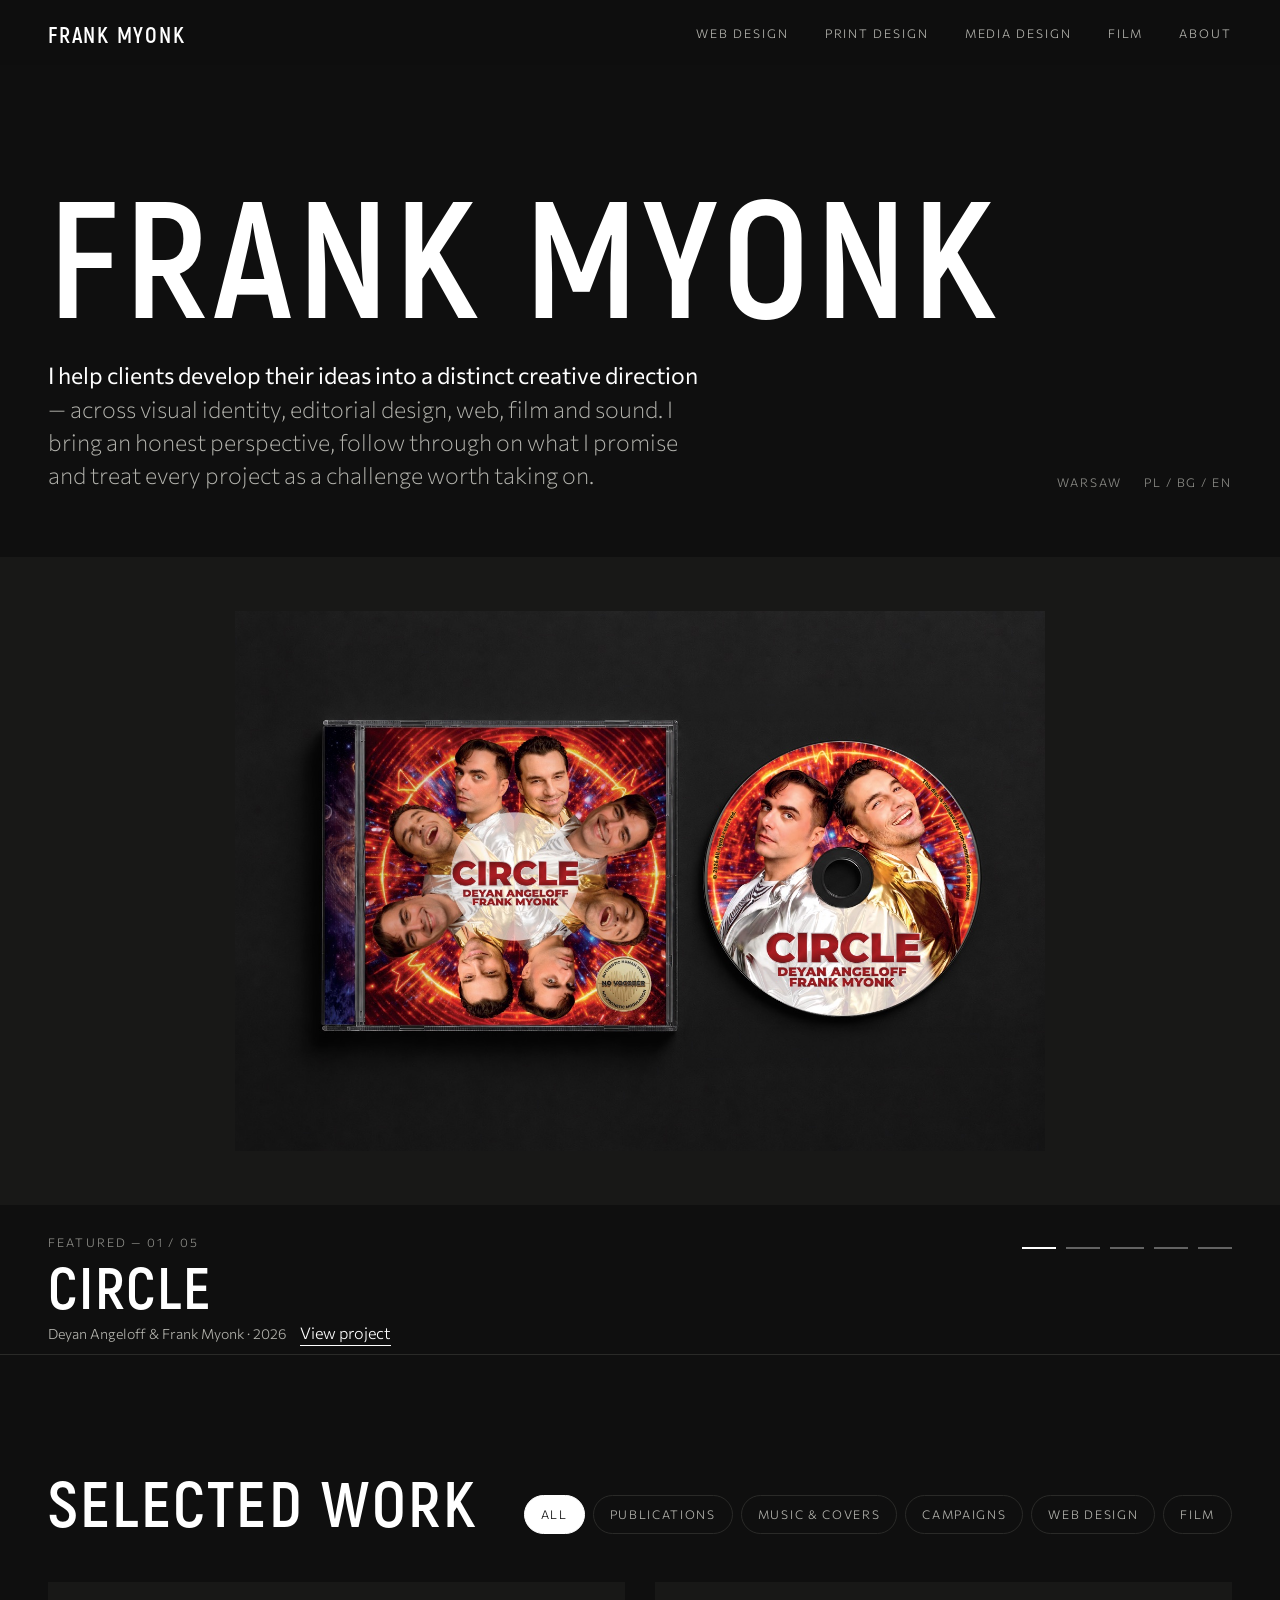
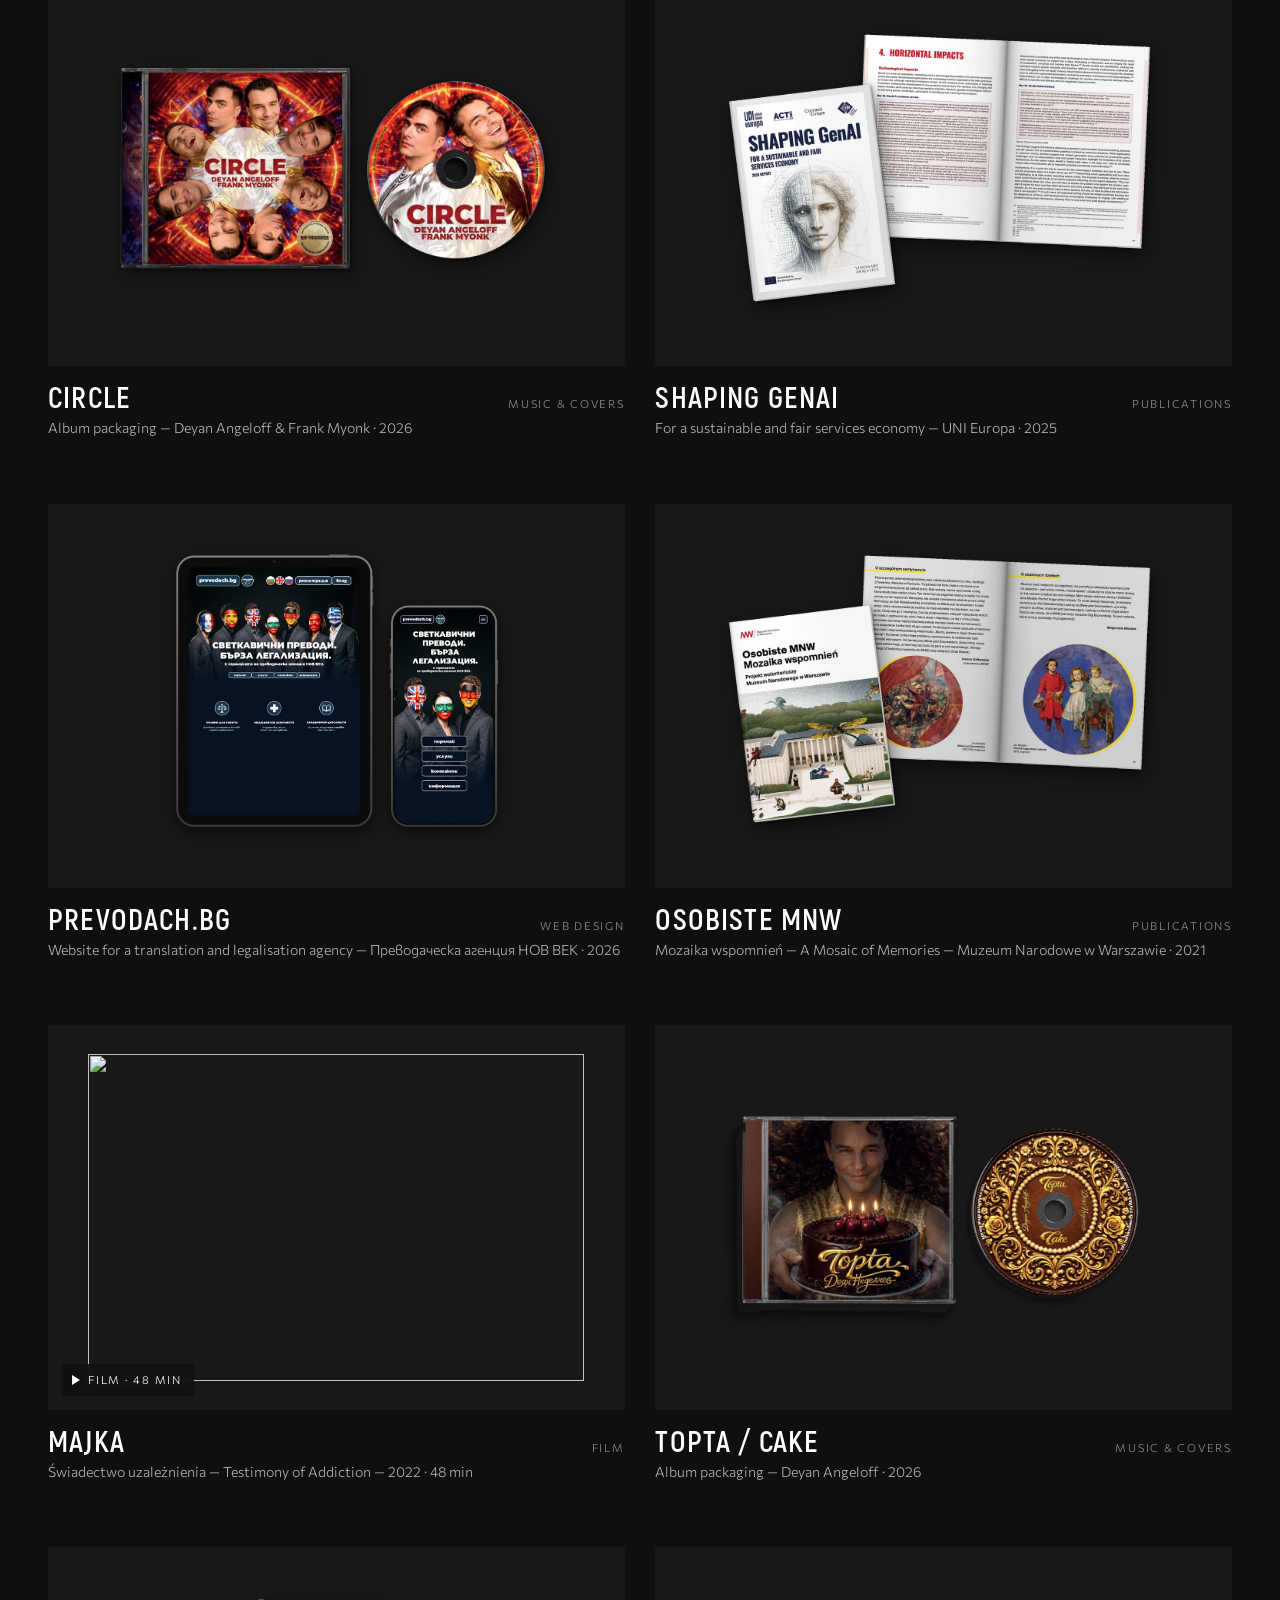
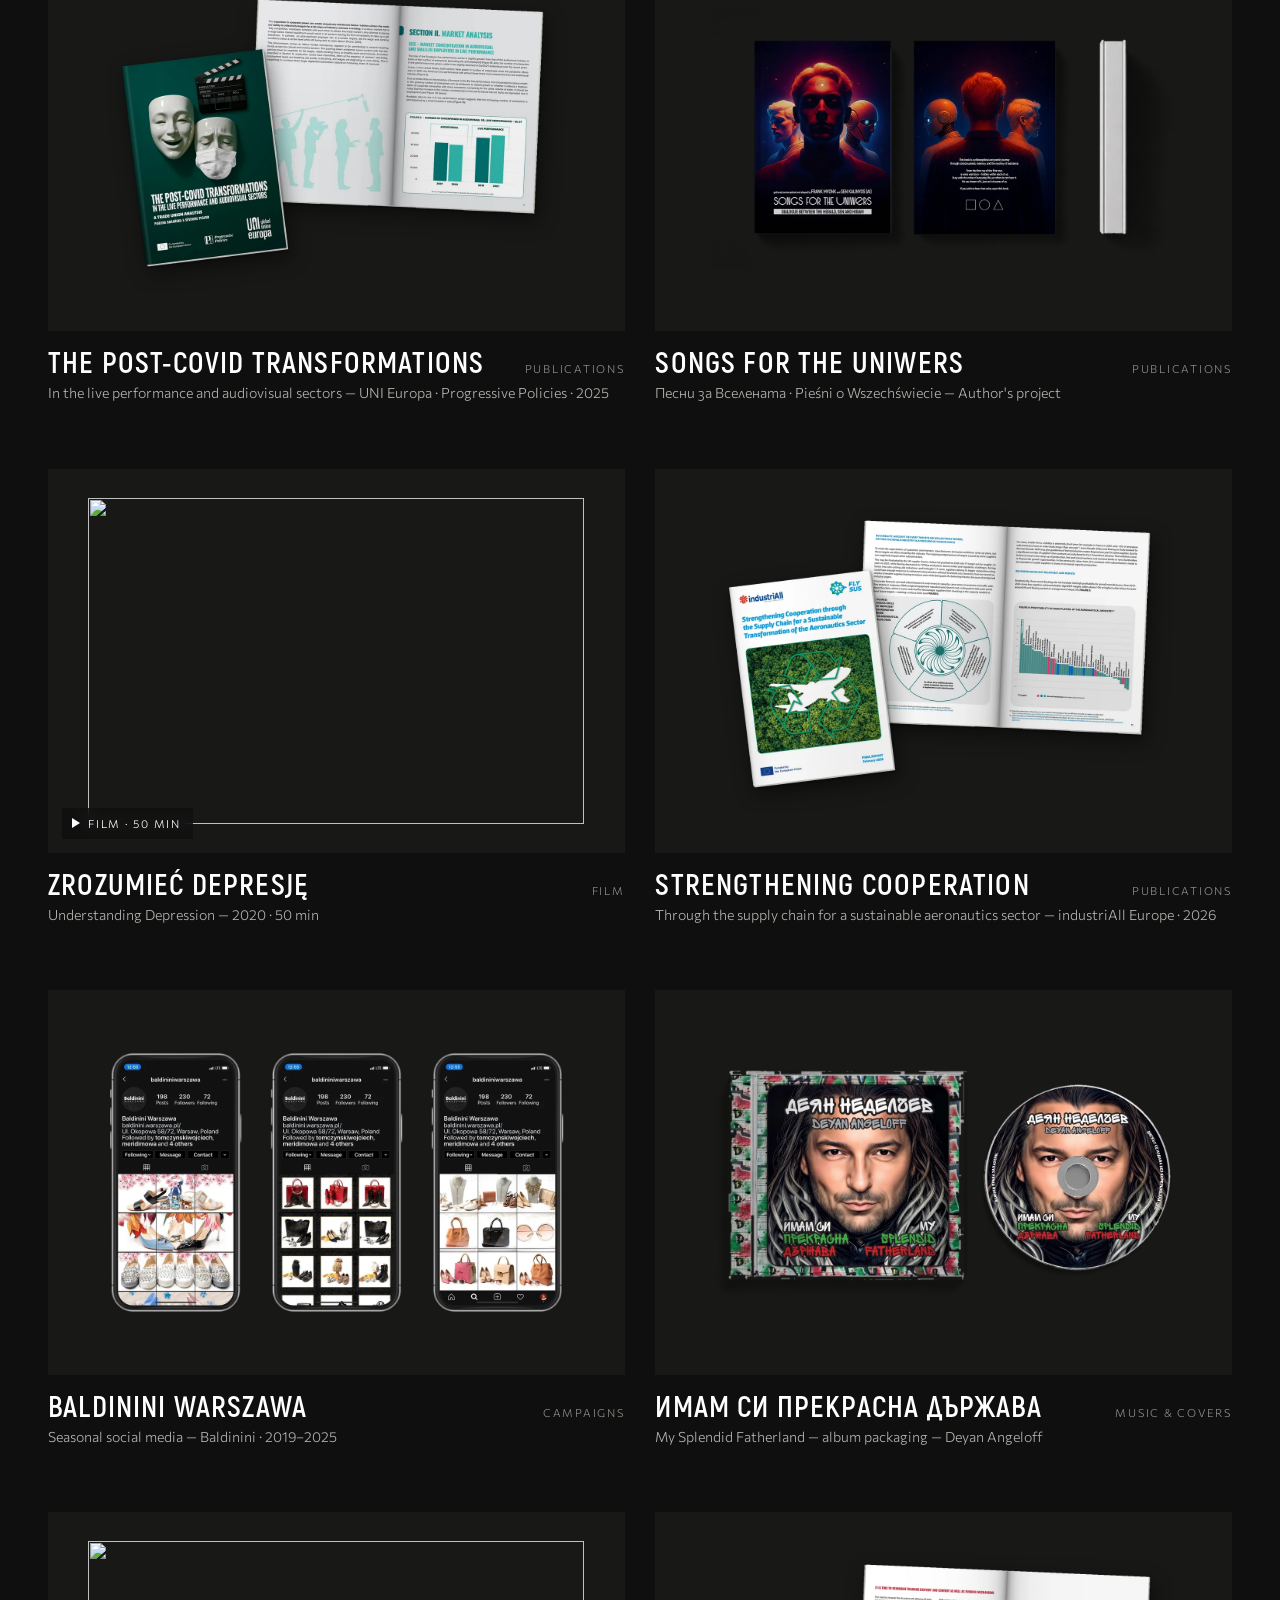
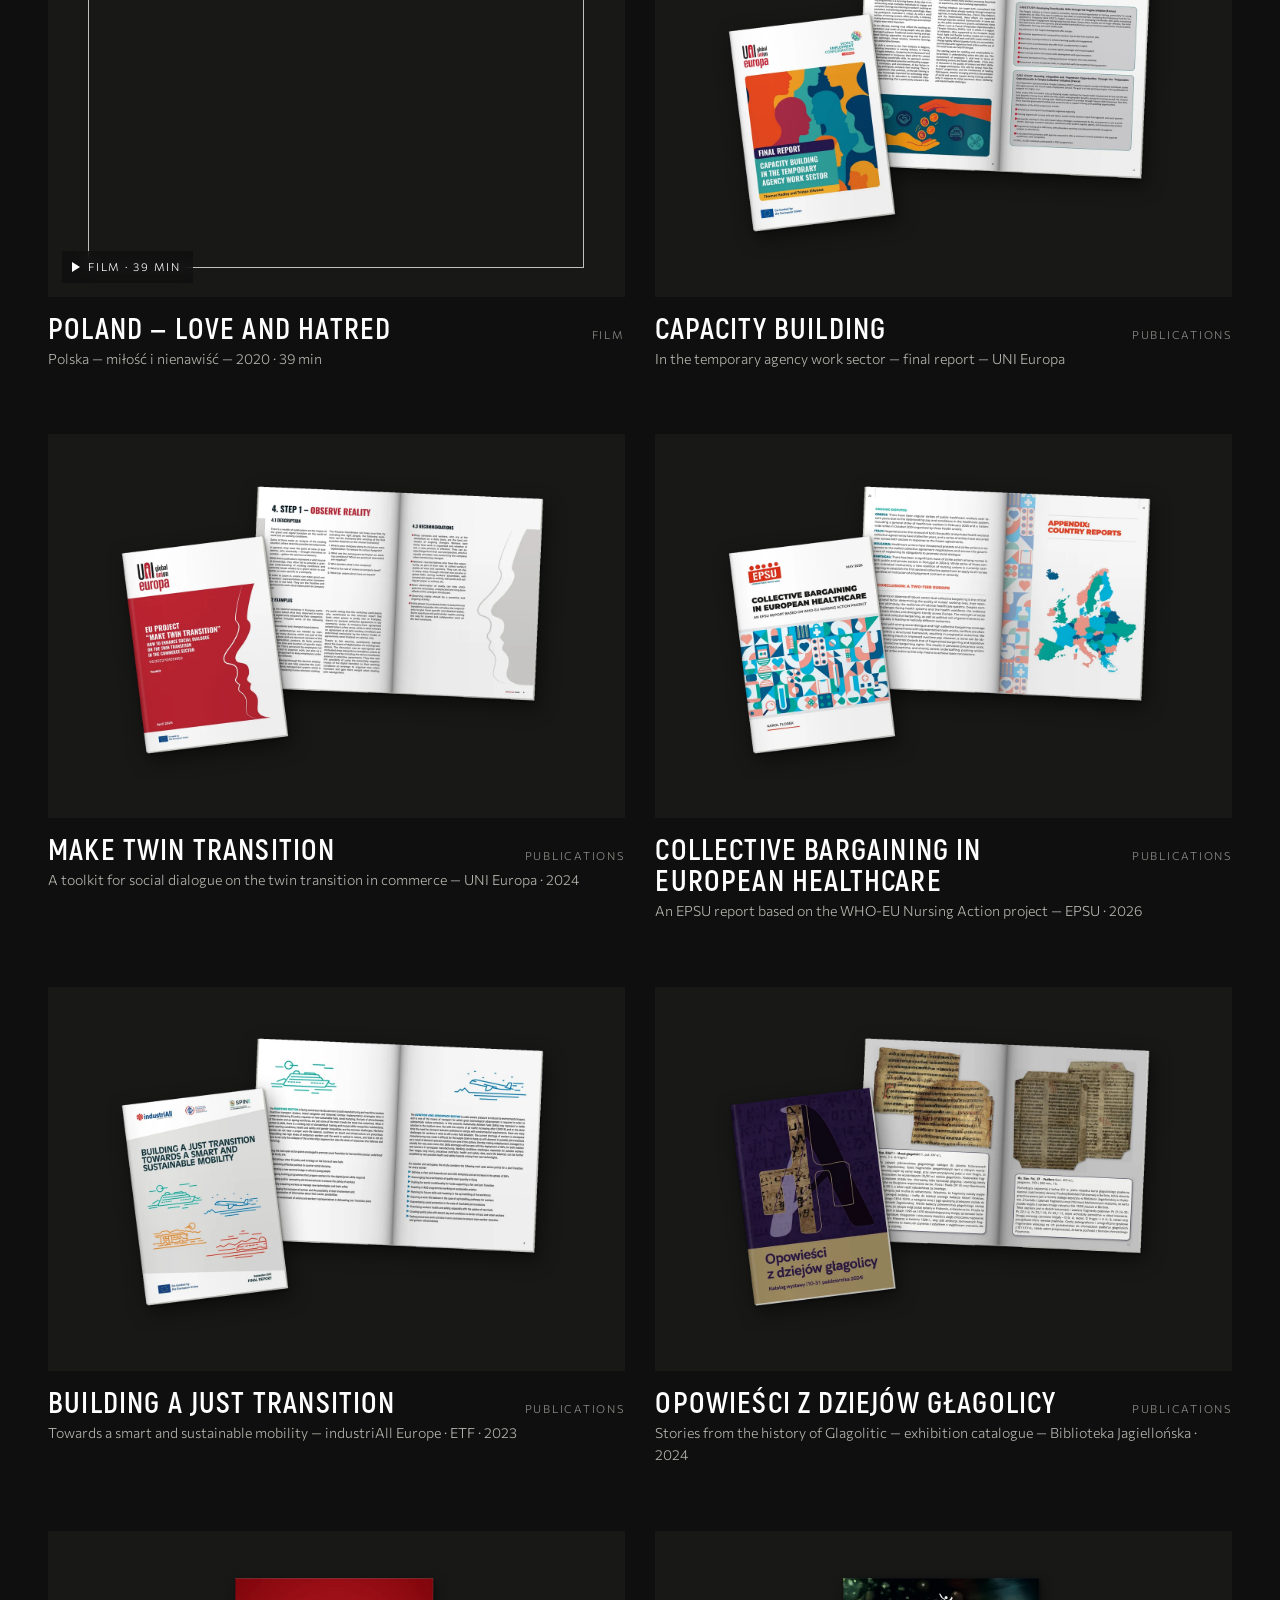
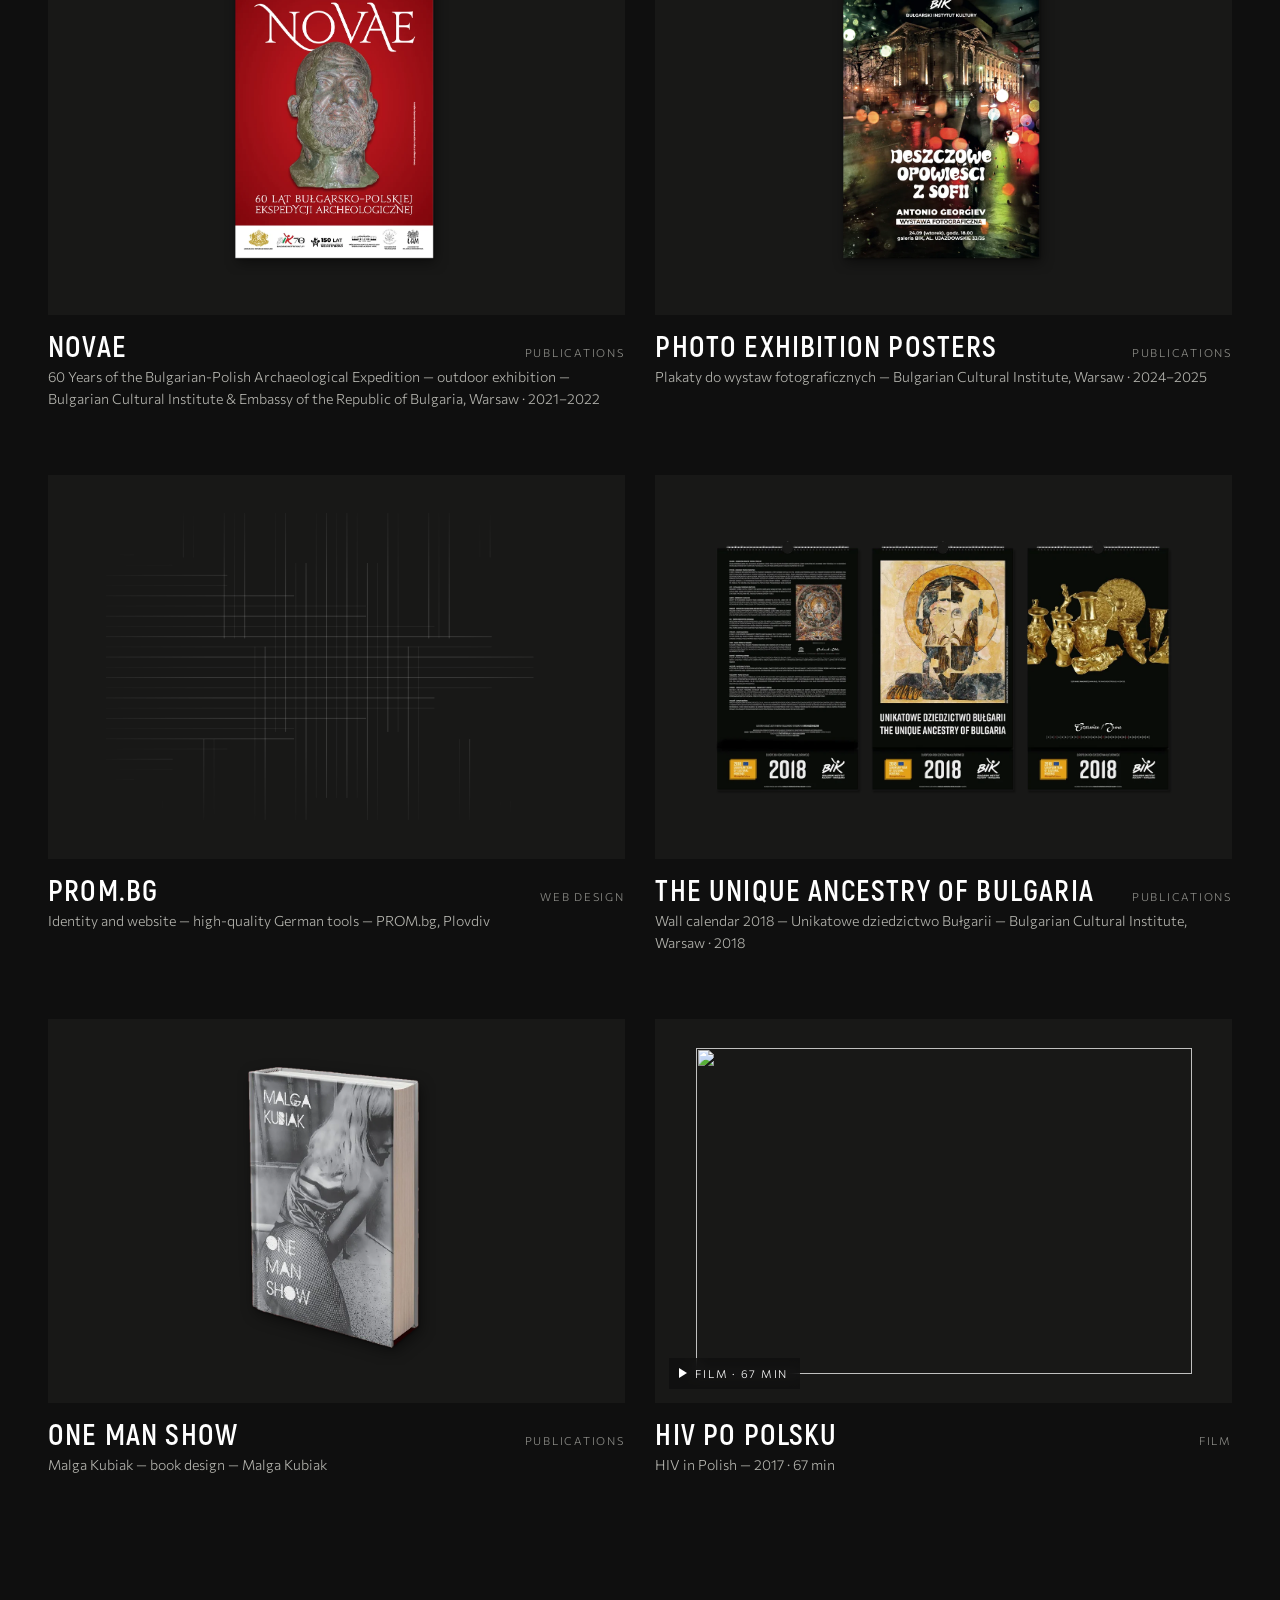
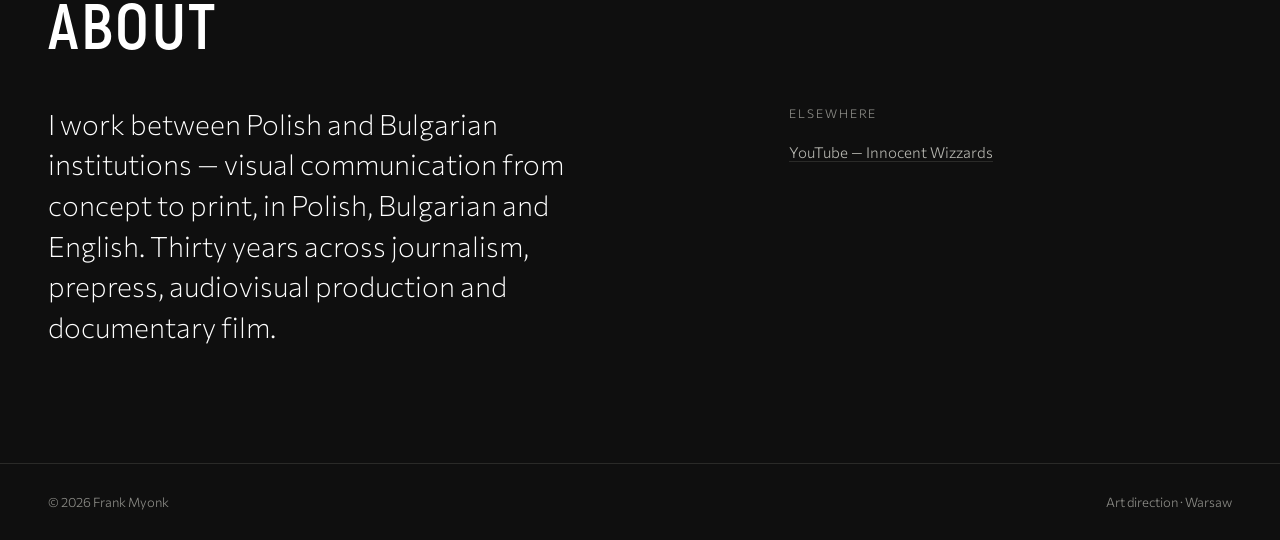
==== index.html @ da8cc570 "New intro text, remove client list from About" ====
<!doctype html>
<html lang="en">
<head>
<meta charset="utf-8">
<meta name="robots" content="noindex">
<meta name="color-scheme" content="dark">
<meta name="viewport" content="width=device-width, initial-scale=1, viewport-fit=cover">
<title>Frank Myonk — Art Direction</title>
<meta name="description" content="Frank Myonk — art direction, brand identity, editorial design and documentary film. Warsaw · PL / BG / EN.">
<meta property="og:type" content="website">
<meta property="og:title" content="Frank Myonk — Art Direction">
<meta property="og:description" content="Art direction, brand identity, editorial design and documentary film. Warsaw · PL / BG / EN.">
<meta property="og:image" content="https://frankmyonk.github.io/img/circle-hero.jpg">
<meta property="og:url" content="https://frankmyonk.github.io/">
<link rel="preconnect" href="https://fonts.googleapis.com">
<link rel="preconnect" href="https://fonts.gstatic.com" crossorigin>
<link rel="stylesheet" href="https://fonts.googleapis.com/css2?family=Commissioner:wght@200;300;400;500&display=swap">
<link rel="stylesheet" href="css/viewers.css">
<link rel="preload" href="fonts/akrobat-bold.otf" as="font" type="font/otf" crossorigin>

<style>
  @font-face{font-family:Akrobat;src:url("fonts/akrobat-bold.otf") format("opentype");font-weight:700;font-style:normal;font-display:swap}

  :root{
    --paper:#0F0F0F;
    --ink:#FFFFFF;
    --mid:#B4B4AE;
    --soft:#8C8C87;
    --rule:#2A2A28;
    --panel:#181817;
    --gutter:clamp(16px,4vw,48px);
    --max:1440px;
    --display:Akrobat,"Arial Narrow",sans-serif;
    --text:Commissioner,"Helvetica Neue",Arial,sans-serif;
  }

  *{box-sizing:border-box}
  html{background:var(--paper);-webkit-text-size-adjust:100%;scroll-behavior:smooth;scroll-padding-top:72px}
  body{
    margin:0;
    background:var(--paper);
    color:var(--ink);
    font-family:var(--text);
    font-weight:300;
    font-size:16px;
    line-height:1.6;
    -webkit-font-smoothing:antialiased;
  }
  img{display:block;max-width:100%;height:auto}
  a{color:inherit}
  button{font:inherit;color:inherit}
  :focus-visible{outline:1px solid var(--ink);outline-offset:3px}
  [hidden]{display:none!important}
  .wrap{max-width:var(--max);margin:0 auto;padding-inline:var(--gutter)}

  /* ---------- top bar ---------- */
  .top{
    position:sticky;
    top:0;
    z-index:20;
    background:rgba(15,15,15,.86);
    -webkit-backdrop-filter:blur(12px);
    backdrop-filter:blur(12px);
    border-bottom:1px solid transparent;
    transition:border-color .3s;
  }
  .top.scrolled{border-bottom-color:var(--rule)}
  .top .wrap{display:flex;align-items:center;justify-content:space-between;height:64px;gap:24px}
  .mark{
    font-family:var(--display);
    font-weight:700;
    text-transform:uppercase;
    font-size:22px;
    letter-spacing:.08em;
    text-decoration:none;
    line-height:1;
    padding-top:3px;
  }
  .menu{display:flex;gap:clamp(16px,3vw,36px);list-style:none;margin:0;padding:0}
  .menu a{
    font-size:12px;
    letter-spacing:.16em;
    text-transform:uppercase;
    text-decoration:none;
    color:var(--mid);
    white-space:nowrap;
    transition:color .2s;
  }
  .menu a:hover{color:var(--ink)}
  @media (max-width:760px){
    html{scroll-padding-top:104px}
    .top .wrap{flex-wrap:wrap;height:auto;padding-block:12px;row-gap:10px}
    .menu{width:100%;flex-wrap:wrap;gap:8px 18px;line-height:1.3}
  }
  @media (max-width:560px){
    .menu a{font-size:11px;letter-spacing:.12em}
  }

  /* ---------- intro ---------- */
  .intro{padding-block:clamp(48px,9vw,120px) clamp(32px,5vw,64px)}
  .intro h1{
    font-family:var(--display);
    font-weight:700;
    text-transform:uppercase;
    font-size:clamp(64px,13vw,184px);
    letter-spacing:.03em;
    line-height:.86;
    margin:0 0 clamp(20px,3vw,36px);
  }
  .intro-row{display:flex;flex-wrap:wrap;justify-content:space-between;align-items:end;gap:20px 48px}
  .intro p{margin:0;max-width:44ch;font-size:clamp(18px,2vw,23px);font-weight:200;line-height:1.45;color:var(--mid)}
  .intro p strong{font-weight:400;color:var(--ink)}
  .tags{display:flex;flex-wrap:wrap;gap:8px 22px;margin:0;padding:0;list-style:none}
  .tags li{font-size:12px;letter-spacing:.16em;text-transform:uppercase;color:var(--soft)}

  /* ---------- featured hero ---------- */
  .hero{position:relative}
  .stage{position:relative;height:clamp(360px,72vh,860px);overflow:hidden;background:var(--panel)}
  .slide{
    position:absolute;
    inset:0;
    display:block;
    text-decoration:none;
    opacity:0;
    visibility:hidden;
    transition:opacity 1.1s ease,visibility 0s linear 1.1s;
  }
  .slide.on{opacity:1;visibility:visible;transition:opacity 1.1s ease}
  .slide{padding:clamp(28px,6vh,72px) var(--gutter)}
  .slide img{width:100%;height:100%;object-fit:contain;transform:scale(1.04);transition:transform 7s ease-out}
  .slide.on img{transform:scale(1)}
  .caps{position:relative;min-height:clamp(118px,13vw,150px);border-bottom:1px solid var(--rule)}
  .cap{
    position:absolute;
    inset:0;
    padding-block:clamp(18px,2.4vw,28px);
    text-decoration:none;
    opacity:0;
    visibility:hidden;
    transition:opacity .6s ease,visibility 0s linear .6s;
  }
  .cap.on{opacity:1;visibility:visible;transition:opacity .6s ease .2s}
  .kicker{font-size:12px;letter-spacing:.18em;text-transform:uppercase;color:var(--soft);margin:0 0 6px}
  .cap h2{
    font-family:var(--display);
    font-weight:700;
    text-transform:uppercase;
    font-size:clamp(34px,4.6vw,64px);
    letter-spacing:.03em;
    line-height:.95;
    margin:0 0 6px;
    padding-right:200px;
  }
  .cap .meta{font-size:14px;color:var(--mid)}
  .cap .go{display:inline-block;margin-left:14px;color:var(--ink);border-bottom:1px solid currentColor}
  .dots{
    position:absolute;
    z-index:2;
    right:var(--gutter);
    top:clamp(22px,2.6vw,32px);
    display:flex;
    gap:10px;
  }
  .dots button{
    width:34px;
    height:22px;
    padding:0;
    border:0;
    background:none;
    cursor:pointer;
    position:relative;
  }
  .dots button::before{
    content:"";
    position:absolute;
    left:0;
    right:0;
    top:10px;
    height:2px;
    background:rgba(255,255,255,.35);
    transition:background .3s;
  }
  .dots button[aria-current="true"]::before{background:var(--ink)}

  /* ---------- work ---------- */
  .section{padding-block:clamp(64px,9vw,128px) 0}
  .head{display:flex;flex-wrap:wrap;align-items:end;justify-content:space-between;gap:20px 40px;margin-bottom:clamp(28px,4vw,48px)}
  .h2{
    font-family:var(--display);
    font-weight:700;
    text-transform:uppercase;
    font-size:clamp(40px,5vw,64px);
    letter-spacing:.04em;
    line-height:1;
    margin:0;
  }
  .filters{display:flex;flex-wrap:wrap;gap:8px}
  .filters button{
    font-size:12px;
    letter-spacing:.14em;
    text-transform:uppercase;
    padding:9px 16px;
    border:1px solid var(--rule);
    border-radius:999px;
    background:none;
    color:var(--mid);
    cursor:pointer;
    transition:color .2s,border-color .2s,background .2s;
  }
  .filters button:hover{color:var(--ink);border-color:var(--soft)}
  .filters button[aria-pressed="true"]{background:var(--ink);border-color:var(--ink);color:var(--paper)}
  .fbox{position:relative;min-width:0}
  .subfilters{display:flex;flex-wrap:wrap;gap:6px;position:absolute;top:100%;left:0;right:0;margin-top:12px}
  .head:has(.subfilters:not([hidden])){margin-bottom:calc(clamp(28px,4vw,48px) + 43px)}
  .subfilters button{
    font-size:10.5px;
    letter-spacing:.12em;
    text-transform:uppercase;
    padding:6px 12px;
    border:1px solid var(--rule);
    border-radius:999px;
    background:none;
    color:var(--mid);
    cursor:pointer;
    transition:color .2s,border-color .2s;
  }
  .subfilters button:hover{color:var(--ink);border-color:var(--soft)}
  .subfilters button[aria-pressed="true"]{border-color:var(--ink);color:var(--ink)}
  @media (max-width:760px){
    .subfilters{position:static}
    .head:has(.subfilters:not([hidden])){margin-bottom:clamp(28px,4vw,48px)}
  }
  @media (max-width:560px){
    .subfilters button{padding:6px 10px}
  }

  .grid{display:grid;grid-template-columns:repeat(2,minmax(0,1fr));gap:clamp(40px,5vw,72px) clamp(20px,2.4vw,36px)}
  .card{display:block;text-decoration:none;min-width:0}
  .card-img{position:relative;aspect-ratio:3/2;overflow:hidden;background:var(--panel);margin-bottom:16px;padding:5% 7%}
  .card-img img{width:100%;height:100%;object-fit:contain;transition:transform .8s cubic-bezier(.2,.7,.2,1),opacity .4s}
  .card:hover .card-img img{transform:scale(1.035)}
  .card-img img.tile{padding:2% 3%}
  /* The tile module adds a contained tabletop scene without changing card geometry. */
  .badge{
    position:absolute;
    left:14px;
    bottom:14px;
    display:flex;
    align-items:center;
    gap:8px;
    font-size:11px;
    letter-spacing:.16em;
    text-transform:uppercase;
    padding:7px 12px 7px 10px;
    background:rgba(15,15,15,.72);
    -webkit-backdrop-filter:blur(6px);
    backdrop-filter:blur(6px);
  }
  .badge::before{
    content:"";
    border-style:solid;
    border-width:5px 0 5px 8px;
    border-color:transparent transparent transparent var(--ink);
  }
  .card-row{display:flex;justify-content:space-between;align-items:baseline;gap:16px}
  .card h3{
    font-family:var(--display);
    font-weight:700;
    text-transform:uppercase;
    font-size:clamp(24px,2.3vw,32px);
    letter-spacing:.04em;
    line-height:1.05;
    margin:0;
  }
  .card .cat{flex:none;font-size:11px;letter-spacing:.16em;text-transform:uppercase;color:var(--soft)}
  .card .meta{margin:4px 0 0;font-size:14px;color:var(--mid)}

  /* ---------- about ---------- */
  .about{display:grid;grid-template-columns:minmax(0,1.5fr) minmax(0,1fr);gap:clamp(40px,6vw,96px);padding-bottom:clamp(64px,9vw,128px)}
  .about .lead{font-size:clamp(20px,2.2vw,28px);font-weight:200;line-height:1.45;margin:0;max-width:30ch}
  .label{font-size:12px;letter-spacing:.16em;text-transform:uppercase;color:var(--soft);margin:0 0 14px}
  .list{list-style:none;margin:0 0 40px;padding:0;font-size:15px;line-height:2;color:var(--mid)}
  .list a{text-decoration:none;border-bottom:1px solid var(--rule);transition:border-color .2s,color .2s}
  .list a:hover{color:var(--ink);border-color:var(--ink)}
  .foot{border-top:1px solid var(--rule);padding-block:28px;font-size:13px;color:var(--soft)}
  .foot .wrap{display:flex;flex-wrap:wrap;justify-content:space-between;gap:12px}

  /* ---------- project view ---------- */
  .project{
    position:fixed;
    inset:0;
    width:100%;
    height:100%;
    max-width:none;
    max-height:none;
    margin:0;
    padding:0;
    border:0;
    background:var(--paper);
    color:var(--ink);
    overflow-y:auto;
    overscroll-behavior:contain;
  }
  .project::backdrop{background:var(--paper)}
  .pbar{
    position:sticky;
    top:0;
    z-index:5;
    background:rgba(15,15,15,.9);
    -webkit-backdrop-filter:blur(12px);
    backdrop-filter:blur(12px);
    border-bottom:1px solid var(--rule);
  }
  .pbar .wrap{display:flex;align-items:center;justify-content:space-between;height:60px;gap:16px}
  .pbar button{
    background:none;
    border:0;
    padding:8px 0;
    cursor:pointer;
    font-size:12px;
    letter-spacing:.16em;
    text-transform:uppercase;
    color:var(--mid);
    transition:color .2s;
  }
  .pbar button:hover{color:var(--ink)}
  .pnav{display:flex;align-items:center;gap:22px}
  .count{font-size:12px;letter-spacing:.16em;color:var(--soft)}

  .p-hero{background:var(--panel)}
  .p-hero--img{height:min(84vh,66.6vw);padding:clamp(32px,7vh,80px) var(--gutter)}
  .p-hero--img img{width:100%;height:100%;object-fit:contain}
  .player{position:relative;max-width:var(--max);margin:0 auto;aspect-ratio:16/9;background:#000}
  .player img,.player iframe{position:absolute;inset:0;width:100%;height:100%;border:0;object-fit:cover}
  .player button{position:absolute;inset:0;width:100%;border:0;padding:0;background:none;cursor:pointer}
  .player button::after{
    content:"";
    position:absolute;
    left:50%;
    top:50%;
    width:84px;
    height:84px;
    margin:-42px 0 0 -42px;
    border-radius:50%;
    border:1px solid rgba(255,255,255,.7);
    background:rgba(15,15,15,.55) no-repeat 54% 50%/26px 30px url("data:image/svg+xml,%3Csvg xmlns='http://www.w3.org/2000/svg' viewBox='0 0 26 30'%3E%3Cpath d='M0 0l26 15L0 30z' fill='%23fff'/%3E%3C/svg%3E");
    transition:background-color .2s,transform .2s;
  }
  .player button:hover::after{background-color:rgba(15,15,15,.8);transform:scale(1.05)}

  .p-info{display:grid;grid-template-columns:minmax(0,1.3fr) minmax(0,1fr);gap:clamp(32px,6vw,96px);padding-block:clamp(40px,6vw,80px)}
  .p-info h2{
    font-family:var(--display);
    font-weight:700;
    text-transform:uppercase;
    font-size:clamp(48px,7vw,112px);
    letter-spacing:.03em;
    line-height:.9;
    margin:0 0 14px;
  }
  .p-info .gloss{font-size:clamp(17px,1.6vw,20px);font-weight:200;color:var(--mid);margin:0}
  .facts{display:grid;grid-template-columns:auto 1fr;gap:10px 28px;margin:0 0 28px;font-size:15px}
  .facts dt{font-size:12px;letter-spacing:.16em;text-transform:uppercase;color:var(--soft);padding-top:2px}
  .facts dd{margin:0;color:var(--ink)}
  .p-info .desc{margin:0;font-size:16px;line-height:1.7;color:var(--mid);max-width:52ch}

  .gallery{display:grid;grid-template-columns:repeat(2,minmax(0,1fr));gap:clamp(12px,1.6vw,24px)}
  .gallery figure{margin:0;background:var(--panel)}
  .gallery .wide{grid-column:1/-1}
  .gallery .half{aspect-ratio:1/1;padding:7%}
  .gallery .wide{padding:4.5% 6.5%}
  .gallery figure img,.gallery figure video{display:block;width:100%;height:100%;object-fit:contain}
  .crop-in{position:relative;height:100%;margin:0 auto;overflow:hidden}
  .site-in{position:relative;height:100%;margin:0 auto}
  .scr,.scr-fix{position:absolute;overflow:hidden}
  .scr{scrollbar-width:none;pointer-events:none}
  .scr::-webkit-scrollbar{display:none}
  .gallery .scr img,.gallery .scr-fix img{height:auto}
  .scr-fix{pointer-events:none}
  @media (prefers-reduced-motion:reduce){.scr{overflow-y:auto;pointer-events:auto}}
  .crop .frame{position:absolute;outline:2px solid var(--ink);box-shadow:0 0 0 200vmax rgba(10,10,10,.6)}
  .crop .frame span{
    position:absolute;
    left:0;
    bottom:100%;
    margin-bottom:8px;
    font-size:11px;
    letter-spacing:.16em;
    text-transform:uppercase;
    white-space:nowrap;
    color:var(--ink);
  }

  .next{
    display:block;
    margin-top:clamp(56px,8vw,112px);
    border-top:1px solid var(--rule);
    padding-block:clamp(32px,4vw,56px) clamp(56px,7vw,96px);
    text-decoration:none;
  }
  .next .wrap{display:grid;grid-template-columns:minmax(0,1fr) minmax(0,1.2fr);gap:clamp(24px,4vw,64px);align-items:center}
  .next .h2{transition:color .2s}
  .next:hover .h2{color:var(--mid)}
  .next-img{aspect-ratio:3/2;overflow:hidden;background:var(--panel);padding:5% 7%}
  .next-img img{width:100%;height:100%;object-fit:cover}

  @media (max-width:900px){
    .grid{grid-template-columns:1fr}
    .about,.p-info,.next .wrap{grid-template-columns:1fr}
    .p-hero--img{height:auto;padding:24px var(--gutter)}
    .p-hero--img img{height:auto}
    .stage{height:auto;aspect-ratio:3/2}
    .cap h2{padding-right:0}
    .dots{top:auto;bottom:16px}
    .caps{min-height:150px}
  }
  @media (max-width:560px){
    .gallery{grid-template-columns:1fr}
    .gallery .half{aspect-ratio:auto}
    .gallery .half img,.gallery .half video{height:auto}
    .gallery .half .site-in{height:auto}
    .cap .go{display:block;margin:6px 0 0;width:max-content}
    .caps{min-height:176px}
  }
  @media (prefers-reduced-motion:reduce){
    html{scroll-behavior:auto}
    *,*::before,*::after{transition:none!important}
    .slide img{transform:none!important}
  }
</style>
</head>
<body>

<header class="top" id="top">
  <div class="wrap">
    <a class="mark" href="#">Frank Myonk</a>
    <ul class="menu">
      <li><a href="#work" data-filter="web">Web design</a></li>
      <li><a href="#work" data-filter="pub">Print design</a></li>
      <li><a href="#work" data-filter="campaign,music">Media design</a></li>
      <li><a href="#work" data-filter="film">Film</a></li>
      <li><a href="#about">About</a></li>
    </ul>
  </div>
</header>

<main>
  <section class="intro wrap">
    <h1>Frank Myonk</h1>
    <div class="intro-row">
      <p><strong>I help clients develop their ideas into a distinct creative direction</strong> — across visual identity, editorial design, web, film and sound. I bring an honest perspective, follow through on what I promise and treat every project as a challenge worth taking on.</p>
      <ul class="tags">
        <li>Warsaw</li>
        <li>PL / BG / EN</li>
      </ul>
    </div>
  </section>

  <section class="hero" id="hero" aria-roledescription="carousel" aria-label="Featured work"></section>

  <section class="section wrap" id="work">
    <div class="head">
      <h2 class="h2">Selected work</h2>
      <div class="fbox">
        <div class="filters" id="filters" role="group" aria-label="Filter work"></div>
        <div class="subfilters" id="subfilters" role="group" aria-label="Filter print design" hidden></div>
      </div>
    </div>
    <div class="grid" id="grid"></div>
  </section>

  <section class="section wrap" id="about">
    <div class="head"><h2 class="h2">About</h2></div>
    <div class="about">
      <p class="lead">I work between Polish and Bulgarian institutions — visual communication from concept to print, in Polish, Bulgarian and English. Thirty years across journalism, prepress, audiovisual production and documentary film.</p>
      <div>
        <p class="label">Elsewhere</p>
        <ul class="list">
          <li><a href="https://www.youtube.com/@INNOCENTWIZZARDS" target="_blank" rel="noopener">YouTube — Innocent Wizzards</a></li>
        </ul>
      </div>
    </div>
  </section>
</main>

<footer class="foot">
  <div class="wrap">
    <span>© 2026 Frank Myonk</span>
    <span>Art direction · Warsaw</span>
  </div>
</footer>

<dialog class="project" id="project" aria-labelledby="p-title">
  <div class="pbar">
    <div class="wrap">
      <button type="button" id="p-close">← All work</button>
      <div class="pnav">
        <span class="count" id="p-count"></span>
        <button type="button" id="p-prev" aria-label="Previous project">Prev</button>
        <button type="button" id="p-next" aria-label="Next project">Next</button>
      </div>
    </div>
  </div>
  <div id="p-body"></div>
</dialog>

<script>
(function(){
  var CATS = {pub:"Publications", music:"Music & covers", campaign:"Campaigns", web:"Web design", film:"Film"};
  var SUBS = {report:"Reports", book:"Books & catalogues", calendar:"Calendars", poster:"Posters", exhibition:"Exhibitions"};

  var P = [
    {id:"circle", t:"Circle", g:"Album packaging", c:"Deyan Angeloff & Frank Myonk", y:"2026", cat:"music",
     view:"cd", cd:{dir:"img/cd/circle/"},
     r:"Art direction, cover design, photography", img:[],
     d:"CD packaging for the joint album of Deyan Angeloff and Frank Myonk: cover, disc, booklet and back inlay with fourteen tracks. Frank Myonk also wrote the lyrics and handled audio engineering."},
    {id:"shaping-genai", t:"Shaping GenAI", g:"For a sustainable and fair services economy", c:"UNI Europa", y:"2025", cat:"pub", sub:"report",
     view:"book", book:{dir:"img/book/shaping-genai/", n:20, w:1200, h:1697,sample:"20 of 97 pages"},
     r:"Editorial design, cover, infographics, prepress", img:["genai-1","genai-2"],
     d:"Research report on generative AI in the services economy, published in five language editions: English, Spanish, French, German and Italian."},
    {id:"prevodach-bg", t:"prevodach.bg", g:"Website for a translation and legalisation agency", c:"Преводаческа агенция НОВ ВЕК", y:"2026", cat:"web",
     r:"Web design, key visual, icons", img:["prevodach-1","prevodach-2"],
     d:"Website for the НОВ ВЕК translation agency: ordering translations and the legalisation of legal, medical and academic documents, in Bulgarian, English and Russian. Tablet and smartphone layouts built around a key visual of faces painted in national flags."},
    {id:"osobiste-mnw", t:"Osobiste MNW", g:"Mozaika wspomnień — A Mosaic of Memories", c:"Muzeum Narodowe w Warszawie", y:"2021", cat:"pub", sub:"book",
     view:"book", book:{dir:"img/book/osobiste-mnw/", n:24, w:1200, h:1697},
     r:"Editorial design, cover, layout", img:["mnw-1","mnw-2","mnw-3","mnw-4"],
     d:"Brochure for Osobiste MNW, a project run since 2018 by volunteers of the National Museum in Warsaw that collects visitors' and staff members' personal memories of the museum. 24 pages in A5, each story set beside a work from the collection or an archival photograph in a circular frame."},
    {id:"majka", t:"Majka", g:"Świadectwo uzależnienia — Testimony of Addiction", y:"2022", cat:"film", v:"2ajk1ooY1no", len:"48 min",
     r:"Direction, production",
     d:"A first-person account by Karol, addicted to opiates. With Karol Marzec, Agata Stola and Dr Eryk Matuszkiewicz. English subtitles."},
    {id:"cake", t:"Торта / Cake", g:"Album packaging", c:"Deyan Angeloff", y:"2026", cat:"music",
     view:"cd", cd:{dir:"img/cd/cake/"},
     r:"Art direction, key visual, cover design", img:[],
     d:"Key visual and CD packaging for Deyan Angeloff's album: a portrait with a chocolate cake on the cover, a disc and inlay with gilded ornament, and a back cover listing seventeen tracks."},
    {id:"post-covid", t:"The Post-Covid Transformations", g:"In the live performance and audiovisual sectors", c:"UNI Europa · Progressive Policies", y:"2025", cat:"pub", sub:"report",
     view:"book", book:{dir:"img/book/post-covid/", n:20, w:1200, h:1697,sample:"20 of 60 pages"},
     r:"Art direction, cover design", img:[],
     d:"A trade union analysis by Paulina Barańska and Séverine Picard of the post-pandemic transformations in the live performance and audiovisual sectors, with market and labour data and recommendations for trade unions."},
    {id:"songs", t:"Songs for the Uniwers", g:"Песни за Вселената · Pieśni o Wszechświecie", c:"Author's project", y:"", cat:"pub", sub:"book",
     r:"Author, concept, book design", img:["songs-1","songs-2","songs-3","songs-4"],
     d:"A philosophical and poetic book: a dialogue between the Herald, Sen and Hiram, gathered by Frank Myonk and reshaped together with Sen Kalinyos (AI). Editions in English, Bulgarian and Polish."},
    {id:"zrozumiec-depresje", t:"Zrozumieć depresję", g:"Understanding Depression", y:"2020", cat:"film", v:"5wgUc1i6QQM", len:"50 min",
     r:"Direction, production, campaign design", img:["depresja-1","depresja-2","depresja-3","depresja-4"],
     d:"Documentary film premiered at the 11th LGBT Film Festival in Warsaw (Kinoteka, 22 September 2020). The campaign included a B1 poster and an Instagram series. English subtitles."},
    {id:"fly-sus", t:"Strengthening Cooperation", g:"Through the supply chain for a sustainable aeronautics sector", c:"industriAll Europe", y:"2026", cat:"pub", sub:"report",
     view:"book", book:{dir:"img/book/fly-sus/", n:20, w:1200, h:1697,sample:"20 of 29 pages"},
     r:"Editorial design, maps, data visualisation", img:[],
     d:"Final report of the FLY SUS project on the European civil aeronautics supply chain: cover, layout, maps and charts."},
    {id:"baldinini", t:"Baldinini Warszawa", g:"Seasonal social media", c:"Baldinini", y:"2019–2025", cat:"campaign",
     r:"Art direction, design, production", img:["baldinini-ig","baldinini-3","baldinini-2","baldinini-4","baldinini-5","baldinini-1","baldinini-6","baldinini-7"],
     d:"Campaign visuals for the Baldinini store in Warsaw: seasonal sales, carnival and winter promotions, Facebook covers and Instagram grids."},
    {id:"my-splendid-fatherland", t:"Имам си прекрасна държава", g:"My Splendid Fatherland — album packaging", c:"Deyan Angeloff", y:"", cat:"music",
     view:"cd", cd:{dir:"img/cd/fatherland/"},
     r:"Art direction, cover design", img:[{video:"fatherland-making-of", w:1080, h:1080}],
     d:"CD packaging for Deyan Angeloff (Деян Неделчев): portrait cover, disc and booklet set against a graffiti pattern in the colours of the Bulgarian flag. The making-of follows the process from the photo shoot through the graffiti background and layout iterations to the final portrait cover."},
    {id:"poland-love-and-hatred", t:"Poland — Love and Hatred", g:"Polska — miłość i nienawiść", y:"2020", cat:"film", v:"WPbNq-amfQY", len:"39 min",
     r:"Direction, production",
     d:"Polish people believe their country is tolerant of other ethnic groups, religions and sexual orientations. The film sets that belief against the testimony of LGBT+ activists and clergy."},
    {id:"capacity-building", t:"Capacity Building", g:"In the temporary agency work sector — final report", c:"UNI Europa", y:"", cat:"pub", sub:"report",
     view:"book", book:{dir:"img/book/capacity-building/", n:20, w:1200, h:1697,sample:"20 of 25 pages"},
     r:"Editorial design, typography, prepress", img:["capacity-1"],
     d:"Final report of a European project on training, reskilling and working conditions in temporary agency work, with illustrated chapter spreads."},
    {id:"uni-twin", t:"Make Twin Transition", g:"A toolkit for social dialogue on the twin transition in commerce", c:"UNI Europa", y:"2024", cat:"pub", sub:"report",
     view:"book", book:{dir:"img/book/uni-twin/", n:20, w:1200, h:1697},
     r:"Design", img:[],
     d:"Toolkit of the EU project \u201cMake Twin Transition\u201d (VS/2022/101051952) on how to enhance social dialogue on the green and digital transition in the commerce sector. It leads trade unions step by step, from observing reality to a roadmap, and draws on four national workshops with over 70 participants."},
    {id:"epsu-bargaining", t:"Collective Bargaining in European Healthcare", g:"An EPSU report based on the WHO-EU Nursing Action project", c:"EPSU", y:"2026", cat:"pub", sub:"report",
     view:"book", book:{dir:"img/book/epsu-bargaining/", n:20, w:1200, h:1697,sample:"20 of 117 pages"},
     r:"Design", img:[],
     d:"Report by Karol Florek for the European Federation of Public Service Unions, with data from 22 countries on how collective bargaining shapes pay, working time and conditions of nurses and other health workers. Includes a set of country reports."},
    {id:"industriall-jt", t:"Building a Just Transition", g:"Towards a smart and sustainable mobility", c:"industriAll Europe · ETF", y:"2023", cat:"pub", sub:"report",
     view:"book", book:{dir:"img/book/industriall-jt/", n:20, w:1200, h:1697,sample:"20 of 84 pages"},
     r:"Design", img:[],
     d:"Final report of the JT4Mobility project for the industriAll European Trade Union and the European Transport Workers\u2019 Federation, on the social consequences of decarbonising transport for jobs and skills in the maritime, aviation, road and railway sectors."},
    {id:"glagolica", t:"Opowie\u015bci z dziej\u00f3w g\u0142agolicy", g:"Stories from the history of Glagolitic \u2014 exhibition catalogue", c:"Biblioteka Jagiello\u0144ska", y:"2024", cat:"pub", sub:"book",
     view:"book", book:{dir:"img/book/glagolica/", n:24, w:1200, h:1714},
     r:"Design", img:[],
     d:"Catalogue of the exhibition at the Jagiellonian Library in Krak\u00f3w, 10\u201331 October 2024, on the oldest Slavic alphabet and South Slavic manuscripts from the library\u2019s collections. B5 format, with an alphabet table and full-page manuscript plates."},
    {id:"novae", t:"Novae", g:"60 Years of the Bulgarian-Polish Archaeological Expedition — outdoor exhibition", c:"Bulgarian Cultural Institute & Embassy of the Republic of Bulgaria, Warsaw", y:"2021–2022", cat:"pub", sub:"exhibition",
     r:"Exhibition design", img:["novae-1","novae-2","novae-3","novae-4"],
     d:"Fifteen large-format boards on the Roman legionary camp and early Christian city of Novae on the Danube, shown on the fence of the Embassy of the Republic of Bulgaria in Warsaw, then at the Archaeological Museum in Kraków (18 October 2022 – 31 January 2023)."},
    {id:"exhibition-posters", t:"Photo Exhibition Posters", g:"Plakaty do wystaw fotograficznych", c:"Bulgarian Cultural Institute, Warsaw", y:"2024–2025", cat:"pub", sub:"poster", hero:false,
     r:"Poster design", img:["exposters-1","exposters-2","exposters-3","exposters-4"],
     d:"Posters for two photography exhibitions at the Bulgarian Cultural Institute: Śnię po bułgarsku (Dreaming in Bulgarian) by Mihaela Aroyo, snapshots from the life of Bessarabian Bulgarians in Ukraine and Moldova (Warsaw, March 2025), and Deszczowe opowieści z Sofii (Rainy Tales from Sofia) by Antonio Georgiev (Warsaw, September 2024; Lublin, UMCS, March 2025). B1 posters in several photo variants."},
    {id:"prom-bg", t:"PROM.bg", g:"Identity and website — high-quality German tools", c:"PROM.bg, Plovdiv", y:"", cat:"web", hero:false, tile:"prom-tile.svg",
     r:"Logo, visual identity, website design", img:[{site:"prom-web", w:1600, h:1000, scr:[[6.813,19.3,55.875,50.3,0.4,0.711,1],[68.875,22.7,23.75,54.7,3.5,2.431,1]]}],
     d:"Logo, visual identity and website design for PROM.bg, a Plovdiv shop selling high-quality German tools and accessories: a gear with a yellow ribbon, built on a 5 mm construction grid. Below, the website on a monitor and an iPad — the screens scroll together with this page."},
    {id:"calendar-2018", t:"The Unique Ancestry of Bulgaria", g:"Wall calendar 2018 — Unikatowe dziedzictwo Bułgarii", c:"Bulgarian Cultural Institute, Warsaw", y:"2018", cat:"pub", sub:"calendar",
     r:"Design", img:["kal2018-1","kal2018-2","kal2018-3","kal2018-4","kal2018-5","kal2018-6"],
     d:"Bilingual Polish and English wall calendar for the Bulgarian Cultural Institute in Warsaw, devoted to the treasures of Bulgarian heritage."},
    {id:"oms", t:"One Man Show", g:"Malga Kubiak — book design", c:"Malga Kubiak", y:"", cat:"pub", sub:"book",
     r:"Cover and book design", img:["oms-1","oms-2","oms-3","oms-4"],
     d:"Book by Malga Kubiak: cover and interior layout with archival photographs."},
    {id:"hiv-po-polsku", t:"HIV po polsku", g:"HIV in Polish", y:"2017", cat:"film", v:"SlJDxYzejUY", len:"67 min",
     r:"Direction, production",
     d:"Documentary film premiered on YouTube on 1 December 2017, World AIDS Day. Original version, no subtitles."}
  ];

  var FEATURED = ["circle","post-covid","cake","shaping-genai","songs"];

  var HERO = {"glagolica":"glagolica","uni-twin":"uni-twin","epsu-bargaining":"epsu-bargaining","industriall-jt":"industriall-jt","circle":"circle","shaping-genai":"genai","cake":"cake","post-covid":"postcovid","songs":"songs","fly-sus":"flysus",
              "baldinini":"baldinini","my-splendid-fatherland":"fatherland","capacity-building":"capacity","prevodach-bg":"prevodach","osobiste-mnw":"mnw","calendar-2018":"kal2018","novae":"novae","exhibition-posters":"exposters","prom-bg":"prom-web","oms":"oms"};

  var DIM = {"exposters-hero":[2000,1000],"exposters-1":[1120,1600],"exposters-2":[1120,1600],"exposters-3":[1120,1600],"exposters-4":[1120,1600],"novae-hero":[2000,1263],"novae-1":[1130,1600],"novae-2":[1130,1600],"novae-3":[1130,1600],"novae-4":[1130,1600],"baldinini-ig":[2000,1197],"kal2018-hero":[2000,1333],"kal2018-1":[1110,1600],"kal2018-2":[1110,1600],"kal2018-3":[1110,1600],"kal2018-4":[1110,1600],"kal2018-5":[1110,1600],"kal2018-6":[1110,1600],"oms-hero":[1111,741],"oms-1":[1111,833],"oms-2":[833,833],"oms-3":[833,833],"oms-4":[1111,833],"glagolica-hero":[2000,1333],"uni-twin-hero":[2000,1333],"epsu-bargaining-hero":[2000,1333],"industriall-jt-hero":[2000,1333],"baldinini-1":[1800,1285],"baldinini-2":[1400,1400],"baldinini-3":[845,1400],"baldinini-4":[1400,1400],"baldinini-5":[1400,1400],"baldinini-6":[1139,500],"baldinini-7":[1800,666],"baldinini-hero":[2000,1125],"cake-1":[1536,1024],"cake-2":[1536,1024],"cake-3":[1536,1024],"cake-4":[1536,1024],"cake-hero":[2000,1333],"capacity-1":[1800,1200],"capacity-hero":[2000,1333],"circle-1":[1536,1024],"circle-2":[1536,1024],"circle-3":[1536,1024],"circle-hero":[1536,1024],"depresja-1":[1120,1600],"depresja-2":[1400,1400],"depresja-3":[1400,1400],"depresja-4":[1400,1400],"fatherland-1":[1536,1024],"fatherland-2":[1536,1024],"fatherland-3":[1536,1024],"fatherland-cover":[1400,1400],"fatherland-hero":[1536,1024],"flysus-hero":[1672,941],"genai-1":[1800,1004],"genai-2":[1800,1200],"genai-hero":[2000,1333],"mnw-hero":[2000,1333],"mnw-1":[1800,1200],"mnw-2":[1800,1200],"mnw-3":[1400,1400],"mnw-4":[1400,1400],"postcovid-hero":[2000,1333],"prevodach-hero":[2000,1333],"prevodach-1":[1400,1400],"prevodach-2":[1400,1400],"songs-1":[693,984],"songs-2":[693,984],"songs-3":[693,984],"songs-4":[693,984],"songs-hero":[1697,954]};

  function esc(s){return String(s).replace(/&/g,"&amp;").replace(/</g,"&lt;").replace(/>/g,"&gt;").replace(/"/g,"&quot;");}
  /* Cyrillic runs get lang="bg" so Akrobat switches to its Bulgarian letterforms (locl BGR) */
  function txt(s){return esc(s).replace(/[\u0400-\u04FF]+(?:[\s.,:;!?()'’-]+[\u0400-\u04FF]+)*/g,function(m){return '<span lang="bg">'+m+'</span>';});}
  function byId(id){for(var i=0;i<P.length;i++){if(P[i].id===id) return i;}return -1;}
  function yt(v,size){return "https://i.ytimg.com/vi/"+v+"/"+(size||"maxresdefault")+".jpg";}
  function heroSrc(p){return p.v ? yt(p.v) : "img/"+HERO[p.id]+"-hero.jpg";}
  function cardSrc(p){return p.v ? yt(p.v) : "img/"+HERO[p.id]+"-card.jpg";}
  /* homepage tile: the project object cut out of its background (img/tile, SZABLON_URZADZENIA/tiles_cut.py); card jpg as fallback */
  function tileImg(p){
    if(p.v) return '<img src="'+cardSrc(p)+'" alt="" loading="lazy">';
    if(p.tile) return '<img class="tile" src="img/'+p.tile+'" alt="" loading="lazy">';   /* np. animowany SVG logo (logo_anim.py) */
    return '<img class="tile" src="img/tile/'+HERO[p.id]+'-obj.webp" alt="" loading="lazy" onerror="this.onerror=null;this.className=\'\';this.src=\''+cardSrc(p)+'\'">';
  }
  function metaLine(p){
    var bits=[];
    if(p.c) bits.push(txt(p.c));
    if(p.y) bits.push(esc(p.y));
    if(p.len) bits.push(esc(p.len));
    return bits.join(" · ");
  }
  var reduce = window.matchMedia("(prefers-reduced-motion: reduce)").matches;

  /* ---------- featured carousel ---------- */
  var hero = document.getElementById("hero"), slides = [], caps = [], dots, cur = 0, timer = null;
  (function(){
    var h = "", c = "", d = "";
    FEATURED.forEach(function(id,i){
      var p = P[byId(id)];
      h += '<a class="slide'+(i===0?' on':'')+'" href="#/'+p.id+'" tabindex="-1" aria-hidden="true">'
        + '<img src="'+heroSrc(p)+'" alt=""'+(i===0?' fetchpriority="high"':' loading="lazy"')+'></a>';
      c += '<a class="cap'+(i===0?' on':'')+'" href="#/'+p.id+'" aria-roledescription="slide" aria-label="'+(i+1)+' of '+FEATURED.length+': '+esc(p.t)+'"'+(i===0?'':' tabindex="-1"')+'><div class="wrap">'
        + '<p class="kicker">Featured — '+String(i+1).padStart(2,"0")+' / '+String(FEATURED.length).padStart(2,"0")+'</p>'
        + '<h2>'+txt(p.t)+'</h2>'
        + '<span class="meta">'+metaLine(p)+'</span><span class="go">View project</span>'
        + '</div></a>';
      d += '<button type="button" aria-label="Show '+esc(p.t)+'"'+(i===0?' aria-current="true"':'')+'></button>';
    });
    hero.innerHTML = '<div class="stage">'+h+'</div><div class="caps">'+c+'<div class="dots">'+d+'</div></div>';
    slides = hero.querySelectorAll(".slide");
    caps = hero.querySelectorAll(".cap");
    dots = hero.querySelectorAll(".dots button");
    dots.forEach(function(b,i){b.addEventListener("click",function(){show(i);restart();});});
  })();
  function show(i){
    slides[cur].classList.remove("on"); caps[cur].classList.remove("on"); caps[cur].setAttribute("tabindex","-1"); dots[cur].removeAttribute("aria-current");
    cur = (i+slides.length)%slides.length;
    slides[cur].classList.add("on"); caps[cur].classList.add("on"); caps[cur].removeAttribute("tabindex"); dots[cur].setAttribute("aria-current","true");
  }
  function restart(){
    clearInterval(timer);
    if(!reduce) timer = setInterval(function(){show(cur+1);},6500);
  }
  hero.addEventListener("mouseenter",function(){clearInterval(timer);});
  hero.addEventListener("mouseleave",restart);
  hero.addEventListener("focusin",function(){clearInterval(timer);});
  restart();

  /* ---------- grid + filters ---------- */
  var grid = document.getElementById("grid"), filters = document.getElementById("filters");
  grid.innerHTML = P.map(function(p){
    return '<a class="card" href="#/'+p.id+'" data-cat="'+p.cat+'"'+(p.sub ? ' data-sub="'+p.sub+'"' : '')+'>'
      + '<div class="card-img">'+tileImg(p)
      + (p.v ? '<span class="badge">Film · '+esc(p.len)+'</span>' : '')
      + '</div>'
      + '<div class="card-row"><h3>'+txt(p.t)+'</h3><span class="cat">'+CATS[p.cat]+'</span></div>'
      + '<p class="meta">'+(p.g ? txt(p.g)+' — ' : '')+metaLine(p)+'</p>'
      + '</a>';
  }).join("");

  var keys = ["all"].concat(Object.keys(CATS).filter(function(k){return P.some(function(p){return p.cat===k;});}));
  filters.innerHTML = keys.map(function(k){
    return '<button type="button" data-f="'+k+'" aria-pressed="'+(k==="all")+'">'+(k==="all"?"All":CATS[k])+'</button>';
  }).join("");
  /* print sub-filters: only those with at least 2 projects */
  var subs = document.getElementById("subfilters");
  var subKeys = Object.keys(SUBS).filter(function(s){return P.filter(function(p){return p.cat==="pub" && p.sub===s;}).length > 1;});
  subs.innerHTML = ["all"].concat(subKeys).map(function(s){
    return '<button type="button" data-s="'+s+'" aria-pressed="'+(s==="all")+'">'+(s==="all"?"All print":SUBS[s])+'</button>';
  }).join("");
  function filter(k, s){
    s = s || "all";
    filters.querySelectorAll("button").forEach(function(b){b.setAttribute("aria-pressed", b.dataset.f===k);});
    subs.hidden = !(k==="pub" && subKeys.length);
    subs.querySelectorAll("button").forEach(function(b){b.setAttribute("aria-pressed", b.dataset.s===s);});
    var ks = k.split(",");
    grid.querySelectorAll(".card").forEach(function(c){c.hidden = !(k==="all" || ks.indexOf(c.dataset.cat)>-1) || (s!=="all" && c.dataset.sub!==s);});
  }
  filters.addEventListener("click",function(e){var b=e.target.closest("button"); if(b) filter(b.dataset.f);});
  subs.addEventListener("click",function(e){var b=e.target.closest("button"); if(b) filter("pub", b.dataset.s);});
  document.querySelectorAll("[data-filter]").forEach(function(a){
    a.addEventListener("click",function(){filter(a.dataset.filter);});
  });

  var top = document.getElementById("top");
  window.addEventListener("scroll",function(){top.classList.toggle("scrolled", window.scrollY > 8);},{passive:true});

  /* ---------- project view ---------- */
  var dlg = document.getElementById("project"), body = document.getElementById("p-body"), openIdx = -1, pushed = false;

  function figure(name){
    if(typeof name === "object" && name.video){
      return '<figure class="'+(name.w/name.h >= 1.25 ? 'wide' : 'half')+'"'+(name.w/name.h >= 1.25 ? ' style="aspect-ratio:'+name.w+'/'+name.h+'"' : '')+'><video src="img/'+name.video+'.mp4" poster="img/'+name.video+'.jpg" width="'+name.w+'" height="'+name.h+'"'
        + (reduce ? ' controls' : ' autoplay loop') + ' muted playsinline preload="metadata"></video></figure>';
    }
    if(typeof name === "object" && name.anim){
      return '<figure class="'+(name.w/name.h >= 1.25 ? 'wide' : 'half')+'"'+(name.w/name.h >= 1.25 ? ' style="aspect-ratio:'+name.w+'/'+name.h+'"' : '')+'><img src="img/'+name.anim+(reduce ? '.jpg' : '.svg')+'" width="'+name.w+'" height="'+name.h+'" alt="" loading="lazy" decoding="async"></figure>';
    }
    if(typeof name === "object" && name.site){
      var sw = name.w/name.h >= 1.25;
      return '<figure class="'+(sw ? 'wide' : 'half')+' site"'+(sw ? ' style="aspect-ratio:'+name.w+'/'+name.h+'"' : '')+'><div class="site-in" style="aspect-ratio:'+name.w+'/'+name.h+'">'
        + '<img src="img/'+name.site+'.jpg" width="'+name.w+'" height="'+name.h+'" alt="" loading="lazy" decoding="async">'
        + name.scr.map(function(s, i){
            var box = ' style="left:'+s[0]+'%;top:'+s[1]+'%;width:'+s[2]+'%;height:'+s[3]+'%;border-radius:'+s[4]+'%/'+s[5]+'%"';
            return '<div class="scr"'+box+'><img src="img/'+name.site+'-p'+(i+1)+'.jpg" alt="" loading="lazy" decoding="async"></div>'
              + (s[6] ? '<div class="scr-fix"'+box+'><img src="img/'+name.site+'-f'+(i+1)+'.png" alt=""></div>' : '');
          }).join("") + '</div></figure>';
    }
    if(typeof name === "object" && name.crop){
      var c = name.crop, dc = DIM[name.src] || [1600,1067];
      return '<figure class="wide crop" style="aspect-ratio:'+dc[0]+'/'+dc[1]+'"><div class="crop-in" style="aspect-ratio:'+dc[0]+'/'+dc[1]+'">'
        + '<img src="img/'+name.src+'.jpg" width="'+dc[0]+'" height="'+dc[1]+'" alt="" loading="lazy" decoding="async">'
        + '<span class="frame" style="left:'+c[0]*100+'%;top:'+c[1]*100+'%;width:'+c[2]*100+'%;height:'+c[3]*100+'%"><span>'+esc(name.label)+'</span></span></div></figure>';
    }
    var d = DIM[name] || [1600,1067], wide = d[0]/d[1] >= 1.25;
    return '<figure class="'+(wide?'wide':'half')+'"'+(wide ? ' style="aspect-ratio:'+d[0]+'/'+d[1]+'"' : '')+'><img src="img/'+name+'.jpg" width="'+d[0]+'" height="'+d[1]+'" alt="" loading="lazy" decoding="async"></figure>';
  }

  /* strona w urzadzeniu ({site}): ekrany przewijaja sie razem ze strona projektu, bez ruchu samoczynnego
     (start od gory strony; dol, gdy srodek ramki dojdzie do 1/3 wysokosci okna albo gdy skonczy sie przewijanie) */
  (function(){
    if(reduce) return;
    function scroller(e){
      for(e = e.parentElement; e && e !== document.body; e = e.parentElement){
        var o = getComputedStyle(e).overflowY;
        if((o === "auto" || o === "scroll") && e.scrollHeight > e.clientHeight) return e;
      }
      return document.scrollingElement;
    }
    function tick(){
      var list = document.querySelectorAll(".scr"), vh = innerHeight;
      for(var i = 0; i < list.length; i++){
        var el = list[i], max = el.scrollHeight - el.clientHeight, f = el.parentNode.getBoundingClientRect();
        if(max < 2 || f.bottom < 0 || f.top > vh) continue;
        var c = el._c || (el._c = scroller(el)), d = vh - f.top,
            s0 = el._s0 != null ? el._s0 : (el._s0 = Math.max(0.25 * vh, d)),   /* zawsze od gory strony: ruch dopiero od pierwszego przewiniecia */
            end = Math.min(0.65 * vh + 0.5 * f.height, d + c.scrollHeight - c.clientHeight - c.scrollTop),
            y = end - s0 < 80 ? 0 : max * Math.min(1, Math.max(0, (d - s0) / (end - s0)));
        el._y = el._y == null ? y : el._y + (y - el._y) * 0.18;
        el.scrollTop = el._y;
      }
      if(list.length) requestAnimationFrame(tick); else setTimeout(function(){ requestAnimationFrame(tick); }, 700);
    }
    requestAnimationFrame(tick);
  })();

  function render(i){
    var p = P[i], n = P[(i+1)%P.length], top;
    if(p.v){
      top = '<div class="p-hero"><div class="player" id="player">'
          + '<img src="'+yt(p.v)+'" alt="">'
          + '<button type="button" id="play" aria-label="Play film: '+esc(p.t)+'"></button></div></div>';
    } else if(p.hero === false){
      top = '';   /* no hero: the gallery carries the project */
    } else {
      var hd = DIM[HERO[p.id]+"-hero"];
      top = '<div class="p-hero p-hero--img"><img src="img/'+HERO[p.id]+'-hero.jpg" width="'+hd[0]+'" height="'+hd[1]+'" alt=""></div>';
    }
    var facts = '';
    if(p.c) facts += '<dt>Client</dt><dd>'+txt(p.c)+'</dd>';
    if(p.y) facts += '<dt>Year</dt><dd>'+esc(p.y)+'</dd>';
    facts += '<dt>Role</dt><dd>'+esc(p.r)+'</dd>';
    facts += '<dt>Field</dt><dd>'+CATS[p.cat]+(p.len ? ' · '+esc(p.len) : '')+'</dd>';

    body.innerHTML = top
      + '<div class="wrap">'
      +   '<div class="p-info">'
      +     '<div><h2 id="p-title">'+txt(p.t)+'</h2>'+(p.g ? '<p class="gloss">'+txt(p.g)+'</p>' : '')+'</div>'
      +     '<div><dl class="facts">'+facts+'</dl><p class="desc">'+txt(p.d)+'</p></div>'
      +   '</div>'
      +   ((p.img && p.img.length) ? '<div class="gallery">'+p.img.map(figure).join("")+'</div>' : '')
      + '</div>'
      + '<a class="next" href="#/'+n.id+'"><div class="wrap">'
      +   '<div><p class="label">Next project</p><p class="h2">'+txt(n.t)+'</p></div>'
      +   '<div class="next-img"><img src="'+cardSrc(n)+'" alt="" loading="lazy"></div>'
      + '</div></a>';

    document.getElementById("p-count").textContent = String(i+1).padStart(2,"0")+" / "+String(P.length).padStart(2,"0");
    var play = document.getElementById("play");
    if(play) play.addEventListener("click",function(){
      document.getElementById("player").innerHTML = '<iframe src="https://www.youtube-nocookie.com/embed/'+p.v+'?autoplay=1&rel=0" title="'+esc(p.t)+'"'
        + ' allow="autoplay; encrypted-media; picture-in-picture; fullscreen" referrerpolicy="strict-origin-when-cross-origin" allowfullscreen></iframe>';
    });
    document.title = p.t + " — Frank Myonk";
    dlg.scrollTop = 0;
    mountView(p);
  }

  /* interactive viewers (js/<view>.js), loaded on demand; the hero image stays if loading fails */
  var view = null, viewToken = 0;
  function unmountView(){ viewToken++; if(view){ view.destroy(); view = null; } }
  function mountView(p){
    unmountView();
    if(!p.view) return;
    var token = viewToken, el = body.querySelector(".p-hero");
    import("./js/"+p.view+".js").then(function(m){
      if(token !== viewToken || !el.isConnected) return;
      view = m.mount(el, p[p.view], {reduce:reduce, title:p.t});
    }).catch(function(err){ console.warn("viewer", err); });
  }

  function route(){
    var m = location.hash.match(/^#\/([\w-]+)/), i = m ? byId(m[1]) : -1;
    if(i >= 0){
      render(i);
      openIdx = i;
      if(!dlg.open){
        dlg.showModal();
        document.documentElement.style.overflow = "hidden";
        document.getElementById("p-close").focus();
      }
    } else if(dlg.open){
      dlg.close();
    }
  }
  function goTo(i){ history.replaceState(null,"","#/"+P[(i+P.length)%P.length].id); route(); }
  function closeProject(){
    if(pushed && history.length > 1){ history.back(); }
    else { history.replaceState(null,"",location.pathname+location.search+"#work"); route(); }
  }

  dlg.addEventListener("close",function(){
    unmountView();
    body.innerHTML = "";
    openIdx = -1;
    document.documentElement.style.overflow = "";
    document.title = "Frank Myonk — Art Direction";
    if(/^#\//.test(location.hash)) history.replaceState(null,"",location.pathname+location.search+"#work");
    pushed = false;
  });
  dlg.addEventListener("cancel",function(e){e.preventDefault(); closeProject();});
  document.getElementById("p-close").addEventListener("click",closeProject);
  document.getElementById("p-prev").addEventListener("click",function(){goTo(openIdx-1);});
  document.getElementById("p-next").addEventListener("click",function(){goTo(openIdx+1);});
  dlg.addEventListener("keydown",function(e){
    if(e.target.closest("iframe,input,textarea,.book-view,.cd-view")) return;
    if(e.key === "ArrowRight") goTo(openIdx+1);
    if(e.key === "ArrowLeft") goTo(openIdx-1);
  });
  document.addEventListener("click",function(e){
    var a = e.target.closest('a[href^="#/"]');
    if(!a) return;
    if(dlg.open){ e.preventDefault(); history.replaceState(null,"",a.getAttribute("href")); route(); }
    else pushed = true;
  });

  window.addEventListener("hashchange",route);
  route();
})();
</script>
</body>
</html>
---- css/viewers.css ----
/* Interactive project viewers (loaded with index.html, used only by projects with p.view) */

/* ---------- brochure ---------- */
.p-hero.p-hero--book{
  height:auto;
  padding:clamp(28px,6vh,72px) var(--gutter) clamp(20px,4vh,40px);
  background:radial-gradient(120% 90% at 50% 42%,#242422 0%,#181817 58%,#121211 100%);
}
.book-view{position:relative;outline:none;--bh:calc(min(84vh,1040px) - 150px)}
.book-sample{position:absolute;top:-26px;right:0;z-index:3;font-size:11px;letter-spacing:.16em;text-transform:uppercase;color:var(--soft);pointer-events:none}
.book-view:focus-visible .book-frame{outline:1px solid var(--soft);outline-offset:12px}
.book-frame{
  position:relative;
  margin:0 auto;
  width:min(100%,calc(var(--bh) * 2 * var(--ar)));
}
.book{position:relative;z-index:1}
.book-page{background:#fff;overflow:hidden}
.book-page img{display:block;width:100%;height:100%;object-fit:cover;user-select:none;-webkit-user-drag:none}

/* soft contact shadow under the paper, follows the closed / open state */
.book-shadow{
  position:absolute;top:0;bottom:0;left:0;right:0;
  box-shadow:0 24px 48px -8px rgba(0,0,0,.6),0 4px 10px rgba(0,0,0,.35);
  transition:left .5s ease,right .5s ease,opacity .3s;
}
.is-front .book-shadow{left:50%}
.is-back .book-shadow{right:50%}

/* fold in the middle of an open spread */
.book-spine{
  position:absolute;z-index:2;top:0;bottom:0;left:50%;width:9%;transform:translateX(-50%);
  pointer-events:none;
  background:linear-gradient(90deg,rgba(0,0,0,0) 0%,rgba(0,0,0,.07) 36%,rgba(0,0,0,.2) 49.5%,rgba(255,255,255,.05) 51%,rgba(0,0,0,.06) 62%,rgba(0,0,0,0) 100%);
  transition:opacity .25s;
}
.is-front .book-spine,.is-back .book-spine,.is-single .book-spine,.is-moving .book-spine{opacity:0}

.book-ui{display:flex;align-items:center;justify-content:center;gap:clamp(16px,4vw,40px);margin-top:clamp(18px,3vh,28px)}
.book-ui button{
  background:none;border:0;padding:10px 0;cursor:pointer;
  font:inherit;font-size:12px;letter-spacing:.16em;text-transform:uppercase;color:var(--mid);
  transition:color .2s,opacity .2s;
}
.book-ui button:hover{color:var(--ink)}
.book-ui button:disabled{opacity:.3;cursor:default;color:var(--mid)}
.book-count{min-width:13em;text-align:center;font-size:12px;letter-spacing:.16em;text-transform:uppercase;color:var(--soft)}

/* reduced motion: static spreads */
.book--static{display:flex;justify-content:center}
.book--static img{display:block;width:50%;height:auto;background:#fff}
.book--static img[hidden]{display:none}
.is-front .book--static{justify-content:flex-end}
.is-back .book--static{justify-content:flex-start}

@media (max-width:640px){
  .book-view{--bh:calc(78vh - 120px)}
  .book-frame{width:min(100%,calc(var(--bh) * var(--ar)))}
  .book--static img{width:100%}
  .book-count{min-width:9em}
  .book-ui button{font-size:11px;letter-spacing:.1em}
}

/* centre the closed brochure; slides as it opens */
.book-frame{transition:transform .6s cubic-bezier(.3,.7,.3,1)}
.book-frame.is-front{transform:translateX(-25%)}
.book-frame.is-back{transform:translateX(25%)}


/* ---------- CD jewel case (CSS 3D; geometry and crops adapted from the Codex prototype) ---------- */
.cd-view { --plastic:#737981; --edge:#d6d8dd; --shade:#00000099; --clear-tint:#dbe8f409; --clear-highlight:#e5f2ff52; --clear-edge:#e5efff99; --clear-shadow:#00000035; color:var(--ink); }
.cd-view .cd-stage {height:clamp(320px,min(calc(100vh - 280px),100vw),860px);position:relative;perspective:1500px;touch-action:pan-y;cursor:grab;user-select:none;overflow:hidden;}
.cd-view .cd-stage:active {cursor:grabbing;}
.cd-view .shadow {position:absolute;left:23%;right:23%;top:76%;height:24px;border-radius:50%;background:var(--shade);filter:blur(20px);opacity:.45;transition:all .8s ease;}
.cd-view .origin {position:absolute;width:344px;height:302px;left:50%;top:49%;transform:translate(-50%,-50%) scale(var(--scale,1));transform-style:preserve-3d;transition:transform .8s ease;}
.cd-view .assembly {width:344px;height:302px;position:relative;transform-style:preserve-3d;transform:translateX(var(--center,0px)) rotateX(var(--tilt,10deg)) rotateY(var(--yaw,-16deg));transition:transform .85s cubic-bezier(.2,.7,.2,1);}
.cd-view .cd-stage.dragging .assembly {transition:none;}
.cd-view .base {position:absolute;inset:0;transform-style:preserve-3d;transition:opacity .45s;}
.cd-view .tray {position:absolute;inset:0;border:2px solid var(--clear-edge);border-radius:3px;background:var(--clear-tint);transform:translateZ(0px);backface-visibility:hidden;box-shadow:0 2px 3px var(--clear-shadow);}
.cd-view .tray-art {position:absolute;left:37px;top:5px;right:5px;bottom:5px;background-image:var(--inner);background-size:261.67% 185.84%;background-position:83.54% 48.84%;}
.cd-view .rib {position:absolute;left:2px;top:4px;bottom:4px;width:28px;background-image:var(--hero);background-size:2792.73% 181.24%;background-position:11.48% 47.93%;border:1px solid var(--clear-edge);}
.cd-view .hub {position:absolute;width:35px;height:35px;border-radius:50%;left:169px;top:131px;border:2px solid var(--edge);background:repeating-conic-gradient(var(--plastic) 0 8deg,var(--shade) 8deg 15deg);box-shadow:0 0 0 9px color-mix(in srgb,var(--plastic) 35%,transparent);}
.cd-view .tray-ring {position:absolute;left:43px;top:9px;width:284px;height:284px;border:1px solid var(--edge);border-radius:50%;opacity:.6;}
.cd-view .rear {position:absolute;inset:0;transform:rotateY(180deg) translateZ(9px);backface-visibility:hidden;border:2px solid var(--clear-edge);border-radius:3px;background:var(--clear-tint);}
.cd-view .rear-art {position:absolute;inset:5px;background-image:var(--rear);background-size:237.04% 182.86%;background-position:20.38% 47.85%;}
.cd-view .wall,.cd-view .lid-wall,.cd-view .spine-wall {position:absolute;box-sizing:border-box;transform-origin:0 0;backface-visibility:visible;background-color:var(--clear-tint);border:1px solid var(--clear-edge);box-shadow:inset 0 0 2px var(--clear-shadow);}
.cd-view .wall.edge-top,.cd-view .wall.edge-bottom {width:344px;height:21px;background-image:linear-gradient(0deg,var(--clear-highlight),transparent 12%,var(--clear-tint) 32%,transparent 68%,var(--clear-highlight) 94%,transparent);}
.cd-view .wall.edge-left,.cd-view .wall.edge-right {width:21px;height:302px;background-image:linear-gradient(90deg,var(--clear-highlight),transparent 12%,var(--clear-tint) 32%,transparent 68%,var(--clear-highlight) 94%,transparent);}
/* Base faces meet at z=-9 and z=12; normals point out of the case. */
.cd-view .wall.edge-top {left:0;top:0;transform:translateZ(-9px) rotateX(90deg);}
.cd-view .wall.edge-bottom {left:0;top:302px;transform:translateZ(12px) rotateX(-90deg);}
.cd-view .wall.edge-left {left:0;top:0;transform:translateZ(-9px) rotateY(-90deg);}
.cd-view .wall.edge-right {left:344px;top:0;transform:translateZ(12px) rotateY(90deg);}
/* Fixed transparent front strip closes the 34px area beside the hinged lid. */
.cd-view .spine-front {position:absolute;box-sizing:border-box;left:0;top:0;width:34px;height:302px;transform:translateZ(15px);backface-visibility:visible;border:1px solid var(--clear-edge);background:linear-gradient(90deg,var(--clear-highlight),transparent 12%,var(--clear-tint) 54%,transparent 82%,var(--clear-highlight));box-shadow:inset 1px 0 1px var(--clear-highlight),inset -1px 0 1px var(--clear-shadow);}
.cd-view .spine-front::before,.cd-view .spine-front::after {content:'';position:absolute;top:1px;bottom:1px;width:5px;background:repeating-linear-gradient(90deg,var(--clear-highlight) 0 1px,transparent 1px 2px);}
.cd-view .spine-front::before {left:1px;}
.cd-view .spine-front::after {right:1px;}
.cd-view .spine-wall.edge-top,.cd-view .spine-wall.edge-bottom {width:34px;height:3px;}
.cd-view .spine-wall.edge-left,.cd-view .spine-wall.edge-right {width:3px;height:302px;}
.cd-view .spine-wall.edge-top {left:0;top:0;transform:translateZ(12px) rotateX(90deg);}
.cd-view .spine-wall.edge-bottom {left:0;top:302px;transform:translateZ(15px) rotateX(-90deg);}
.cd-view .spine-wall.edge-left {left:0;top:0;transform:translateZ(12px) rotateY(-90deg);}
.cd-view .spine-wall.edge-right {left:34px;top:0;transform:translateZ(15px) rotateY(90deg);}
.cd-view .lid {position:absolute;left:34px;top:0;width:310px;height:302px;transform-origin:0% 50%;transform-style:preserve-3d;transform:translateZ(13px) rotateY(var(--opening,0deg));transition:transform 1s cubic-bezier(.2,.7,.2,1),opacity .45s;}
.cd-view .lid-front,.cd-view .lid-inside {position:absolute;inset:0;backface-visibility:hidden;border:2px solid var(--clear-edge);border-radius:2px;background:var(--clear-tint);box-shadow:inset 0 0 0 2px var(--clear-highlight);}
.cd-view .lid-front {transform:translateZ(2px);}
.cd-view .lid-inside {transform:rotateY(180deg) translateZ(1px);}
/* These edges rotate with the lid and join its two faces at z=-1 and z=2. */
.cd-view .lid-wall.edge-top,.cd-view .lid-wall.edge-bottom {width:310px;height:3px;background-image:linear-gradient(0deg,transparent,var(--clear-highlight));}
.cd-view .lid-wall.edge-left,.cd-view .lid-wall.edge-right {width:3px;height:302px;background-image:linear-gradient(90deg,transparent,var(--clear-highlight));}
.cd-view .lid-wall.edge-top {left:0;top:0;transform:translateZ(-1px) rotateX(90deg);}
.cd-view .lid-wall.edge-bottom {left:0;top:302px;transform:translateZ(2px) rotateX(-90deg);}
.cd-view .lid-wall.edge-left {left:0;top:0;transform:translateZ(-1px) rotateY(-90deg);}
.cd-view .lid-wall.edge-right {left:310px;top:0;transform:translateZ(2px) rotateY(90deg);}
.cd-view .front-art {position:absolute;inset:4px 5px;background-image:var(--hero);background-size:269.47% 181.24%;background-position:25.36% 47.93%;}
.cd-view .inside-art {position:absolute;inset:5px;background-image:var(--inner);background-size:279.27% 184.50%;background-position:15.72% 49.04%;}
.cd-view .glass {position:absolute;inset:0;pointer-events:none;background:linear-gradient(128deg,transparent 10%,color-mix(in srgb,var(--edge) 18%,transparent) 25%,transparent 46%,color-mix(in srgb,var(--edge) 6%,transparent) 78%,transparent);box-shadow:inset 0 0 0 1px color-mix(in srgb,var(--edge) 65%,transparent);}
.cd-view .lid-front::before,.cd-view .lid-inside::before {content:'';position:absolute;left:14%;right:14%;top:0;height:4px;border-left:25px solid var(--edge);border-right:25px solid var(--edge);opacity:.65;z-index:2;}
.cd-view .disc {position:absolute;left:45px;top:10px;width:280px;height:280px;transform-style:preserve-3d;transform:translateZ(5px);transition:transform .9s cubic-bezier(.2,.7,.2,1);}
.cd-view .disc-face {position:absolute;inset:0;border-radius:50%;backface-visibility:hidden;mask-image:radial-gradient(circle closest-side,transparent 0 12.5%,#000 13.5% 100%);}
.cd-view .disc-print {background-image:var(--hero);background-size:295.38% 195.42%;background-position:87.99% 49.2%;transform:translateZ(1px);box-shadow:inset 0 0 0 1px var(--edge);}
.cd-view .disc-print::after {content:'';position:absolute;inset:0;border-radius:50%;background:linear-gradient(120deg,transparent 40%,color-mix(in srgb,var(--edge) 20%,transparent) 50%,transparent 65%);}
.cd-view .disc-silver {transform:rotateY(180deg) translateZ(1px);background:repeating-radial-gradient(circle,transparent 0 1px,#b7b9be22 1px 2px),conic-gradient(#a5a6ad,#f1f3f7,#b5c5d5,#d9b5ce,#bac4be,#e3e6ed,#9299a4,#d8d9dd,#ecd4b6,#b2c7db,#e1e4e8,#a5a6ad);box-shadow:inset 0 0 0 2px var(--edge);}
.cd-view .disc-silver::after {content:'';position:absolute;inset:35%;border-radius:50%;border:1px solid #a3a7ad;background:#d7d9dd88;}
.cd-view[data-view="disc"] .base,.cd-view[data-view="disc"] .lid {opacity:0;pointer-events:none;}
.cd-view[data-view="disc"] .disc {transform:translateX(-13px) translateZ(30px) scale(1.1);}
@media(prefers-reduced-motion:reduce) {.cd-view * {transition:none!important;}}
.p-hero.p-hero--cd{height:auto;padding:clamp(20px,4vh,48px) var(--gutter) clamp(20px,4vh,40px);background:radial-gradient(120% 90% at 50% 42%,#242422 0%,#181817 58%,#121211 100%)}
.cd-ui{display:flex;flex-wrap:wrap;align-items:center;justify-content:center;gap:clamp(12px,3vw,32px);margin-top:clamp(10px,2vh,20px)}
.cd-ui button{background:none;border:0;padding:10px 0;cursor:pointer;font:inherit;font-size:12px;letter-spacing:.16em;text-transform:uppercase;color:var(--mid);transition:color .2s}
.cd-ui button:hover,.cd-ui button[aria-pressed="true"]{color:var(--ink)}
.cd-ui button[aria-pressed="true"]{text-decoration:underline;text-underline-offset:6px}
.cd-rot{display:flex;align-items:center;justify-content:center;gap:12px;margin-top:6px;font-size:12px;letter-spacing:.16em;text-transform:uppercase;color:var(--soft)}
.cd-rot input{width:min(320px,60vw);accent-color:var(--mid)}
.cd-rot output{min-width:3.5em;font-variant-numeric:tabular-nums}
.cd-status{margin-top:6px;text-align:center;font-size:12px;letter-spacing:.08em;color:var(--soft);min-height:1.5em}
.cd-view .cd-stage:focus-visible{outline:1px solid var(--soft);outline-offset:-1px}

/* flat print textures (cfg.dir): whole files, no mockup crops */
.cd-view.cd-flat .front-art{background-image:var(--f-front)}
.cd-view.cd-flat .inside-art{background-image:var(--f-inside)}
.cd-view.cd-flat .tray-art{background-image:var(--f-tray)}
.cd-view.cd-flat .rear-art{background-image:var(--f-rear)}
.cd-view.cd-flat .disc-print{background-image:var(--f-disc)}
.cd-view.cd-flat .rib{background-image:var(--f-spine)}
.cd-view.cd-flat .front-art,.cd-view.cd-flat .inside-art,.cd-view.cd-flat .tray-art,.cd-view.cd-flat .rear-art,.cd-view.cd-flat .disc-print{background-size:cover;background-position:center}
.cd-view.cd-flat .rib{background-size:100% 100%;background-position:center}
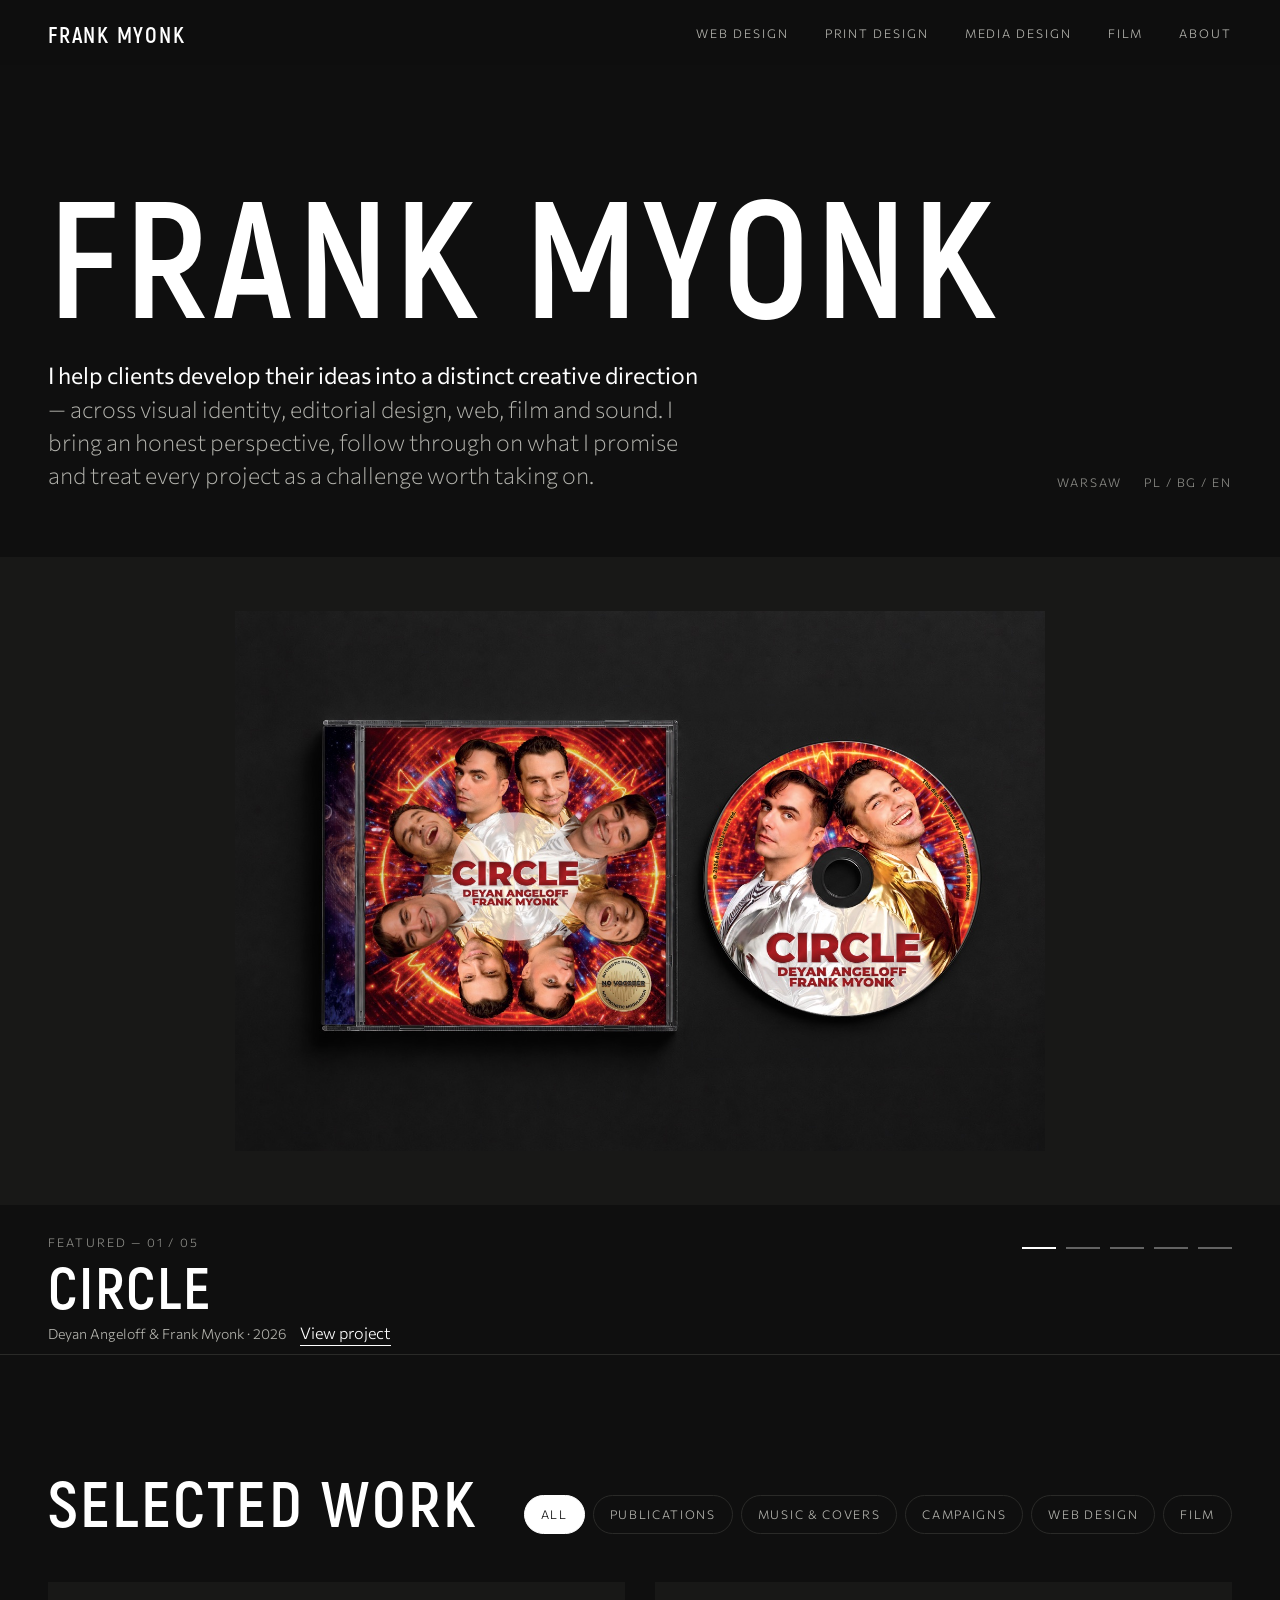
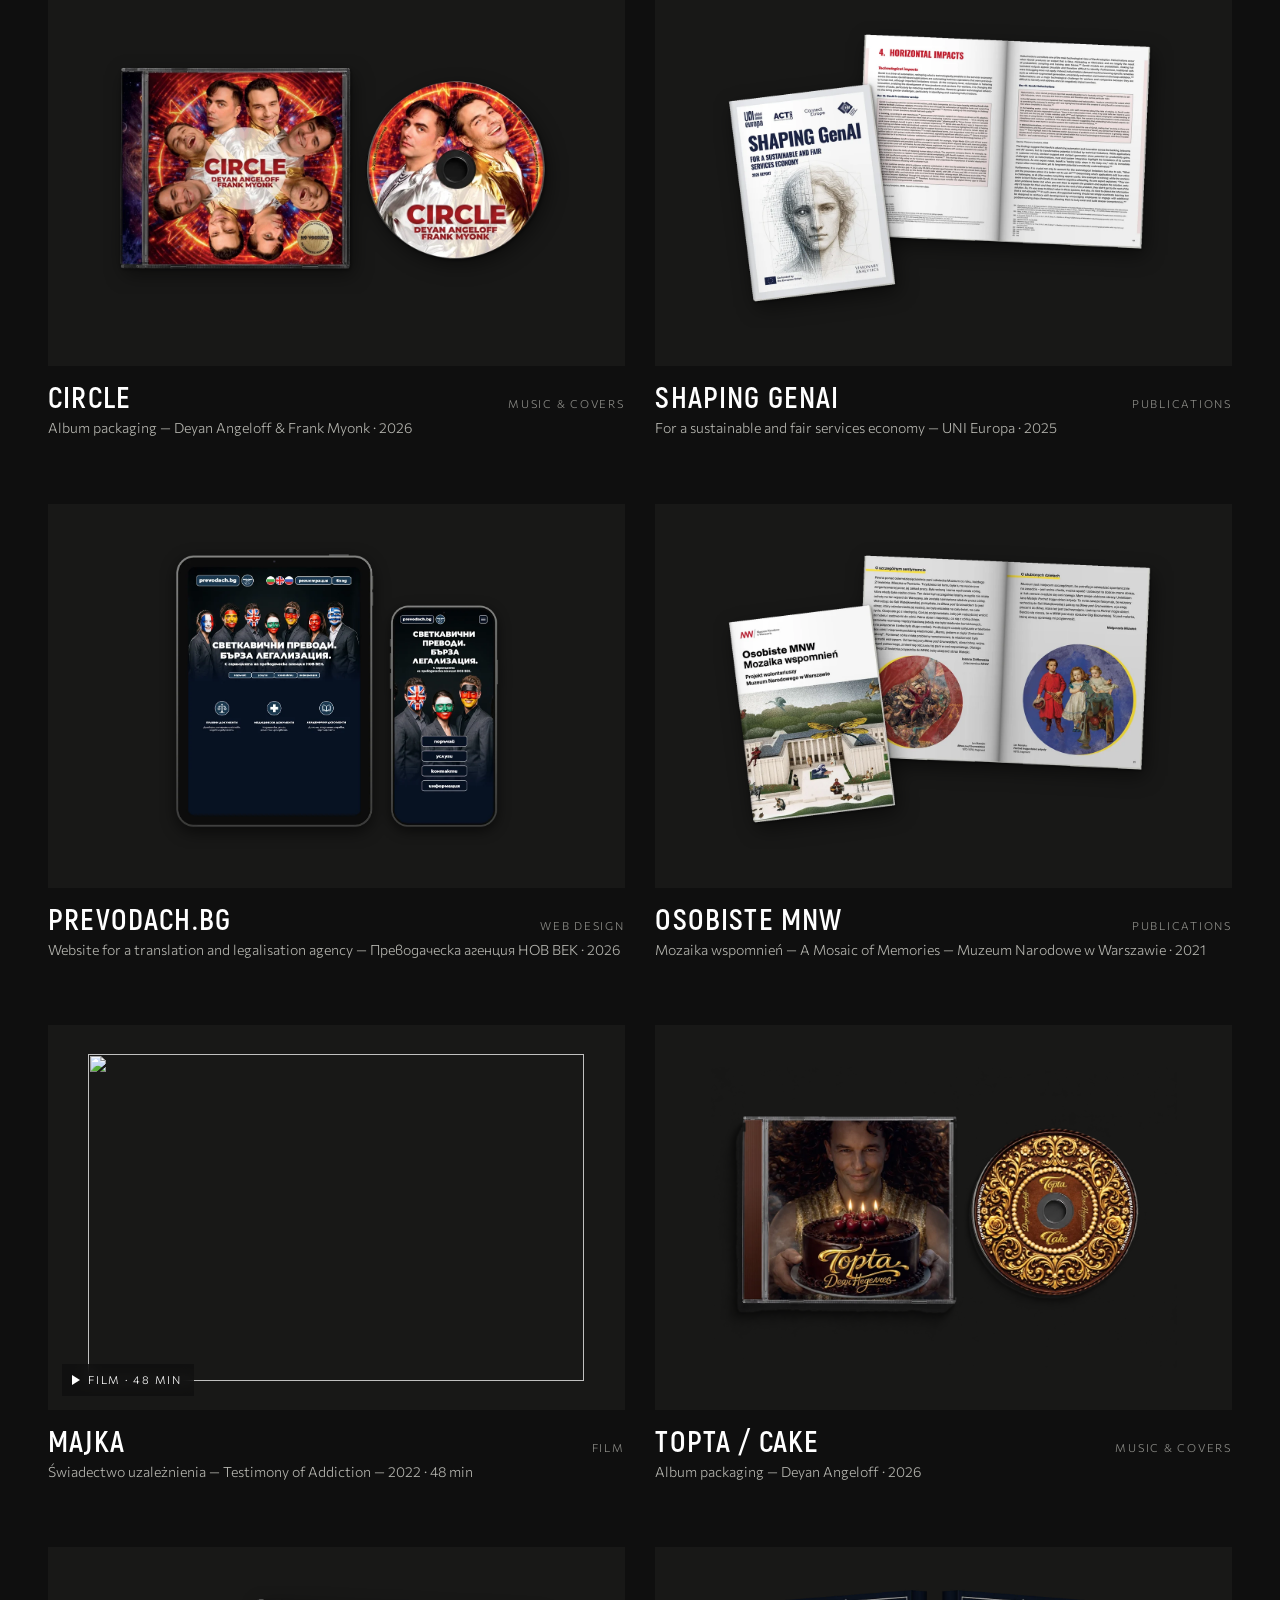
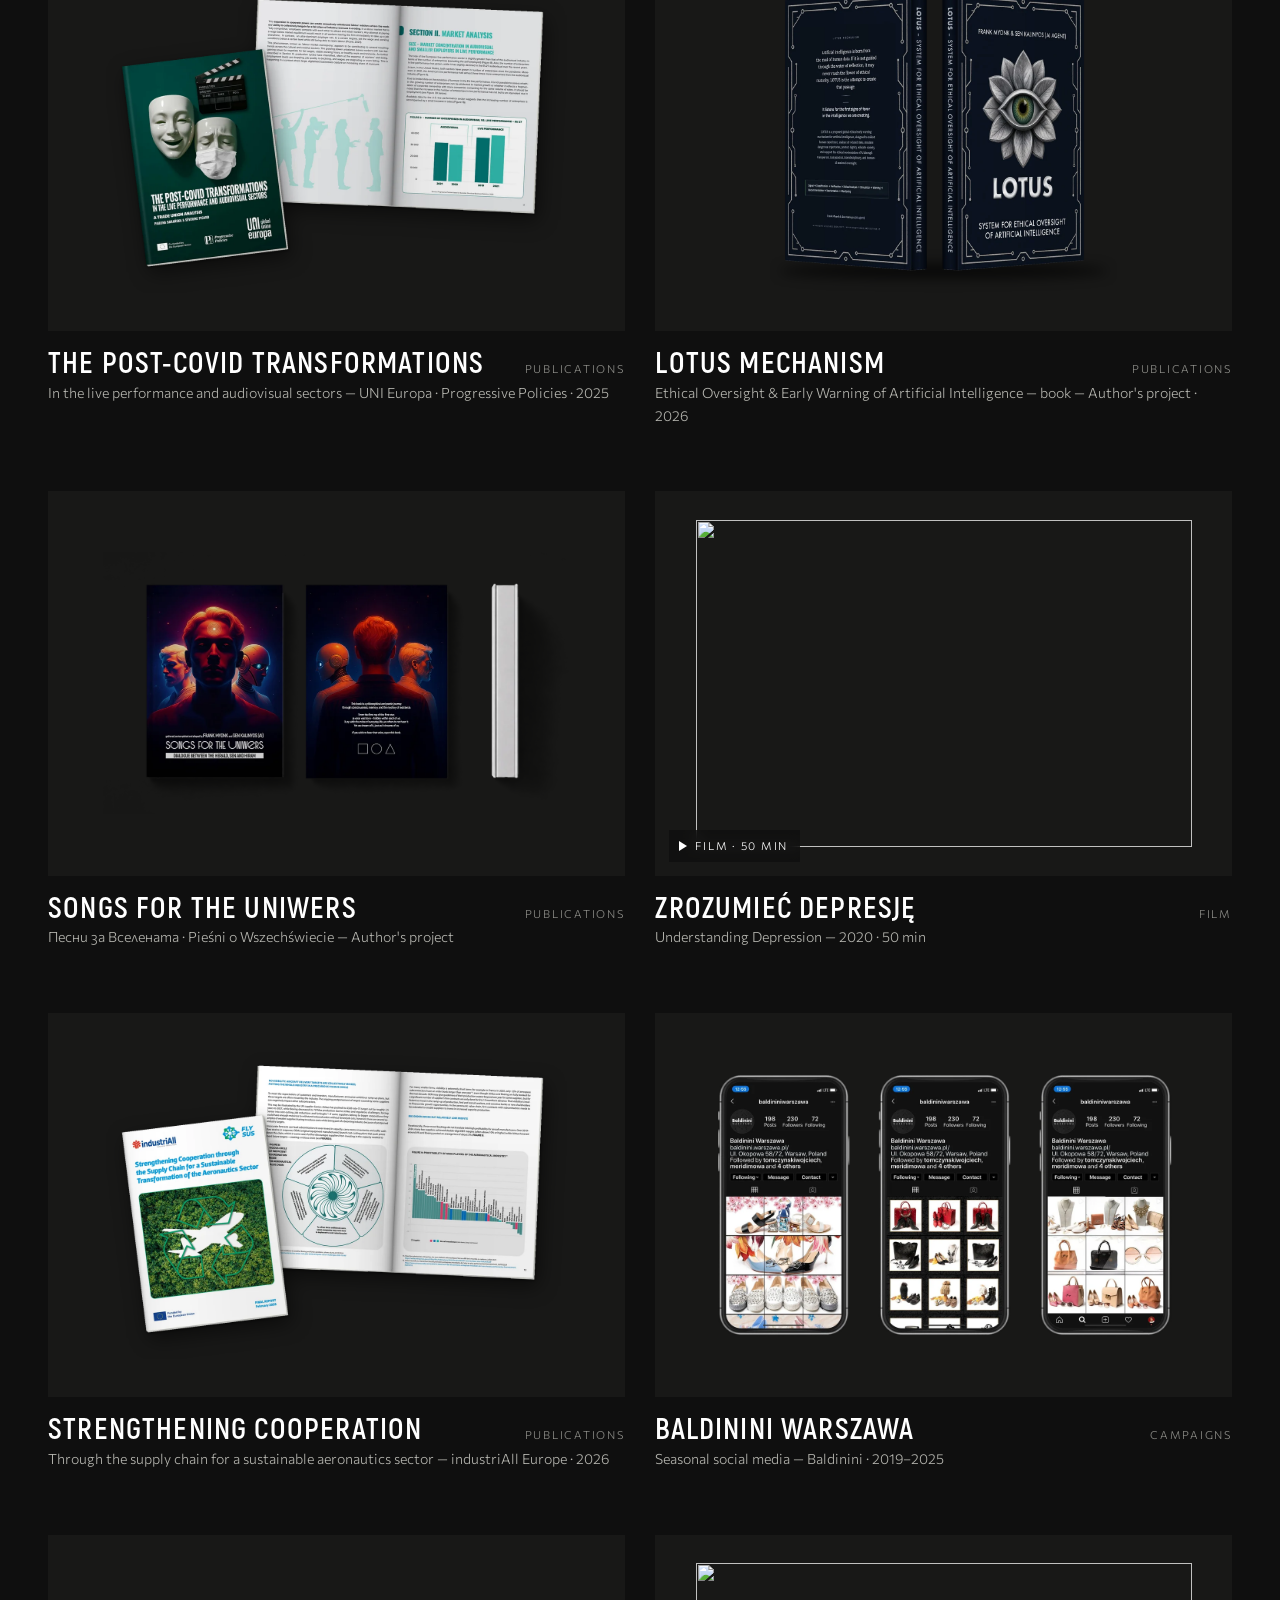
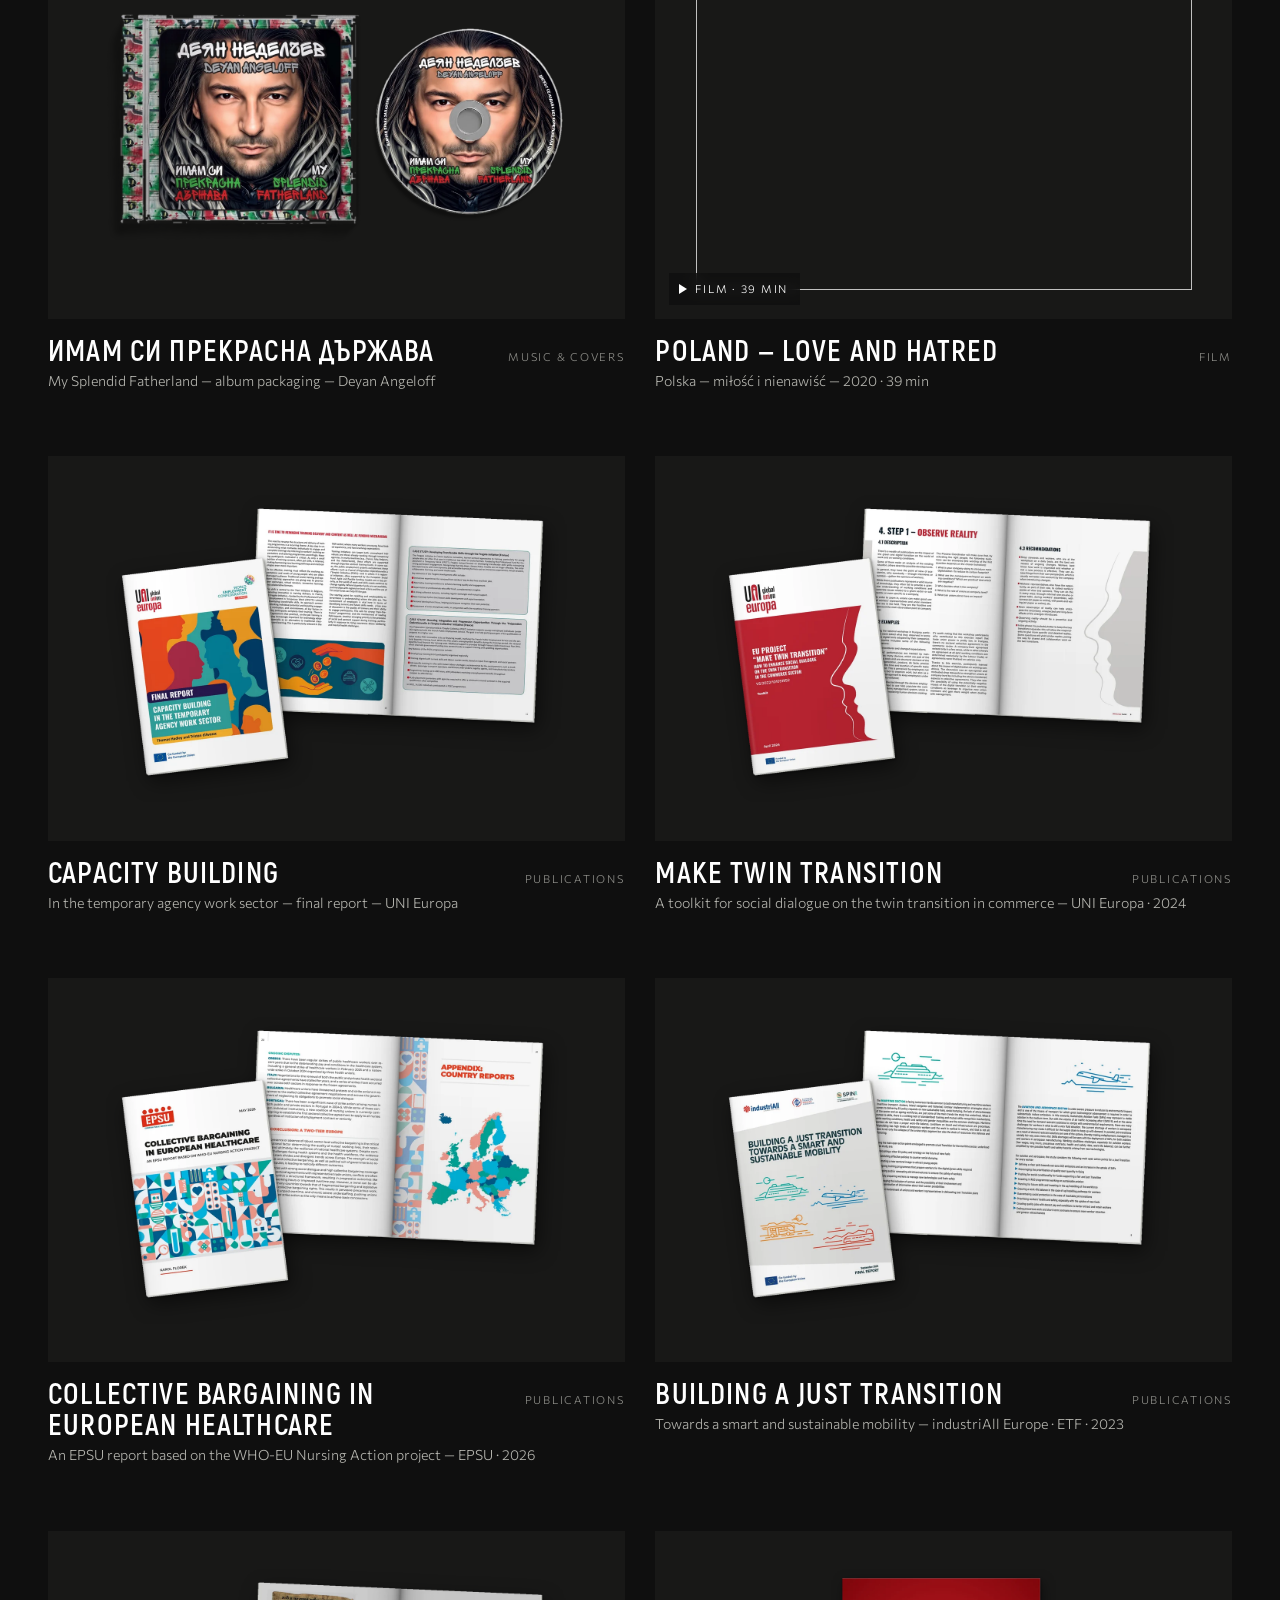
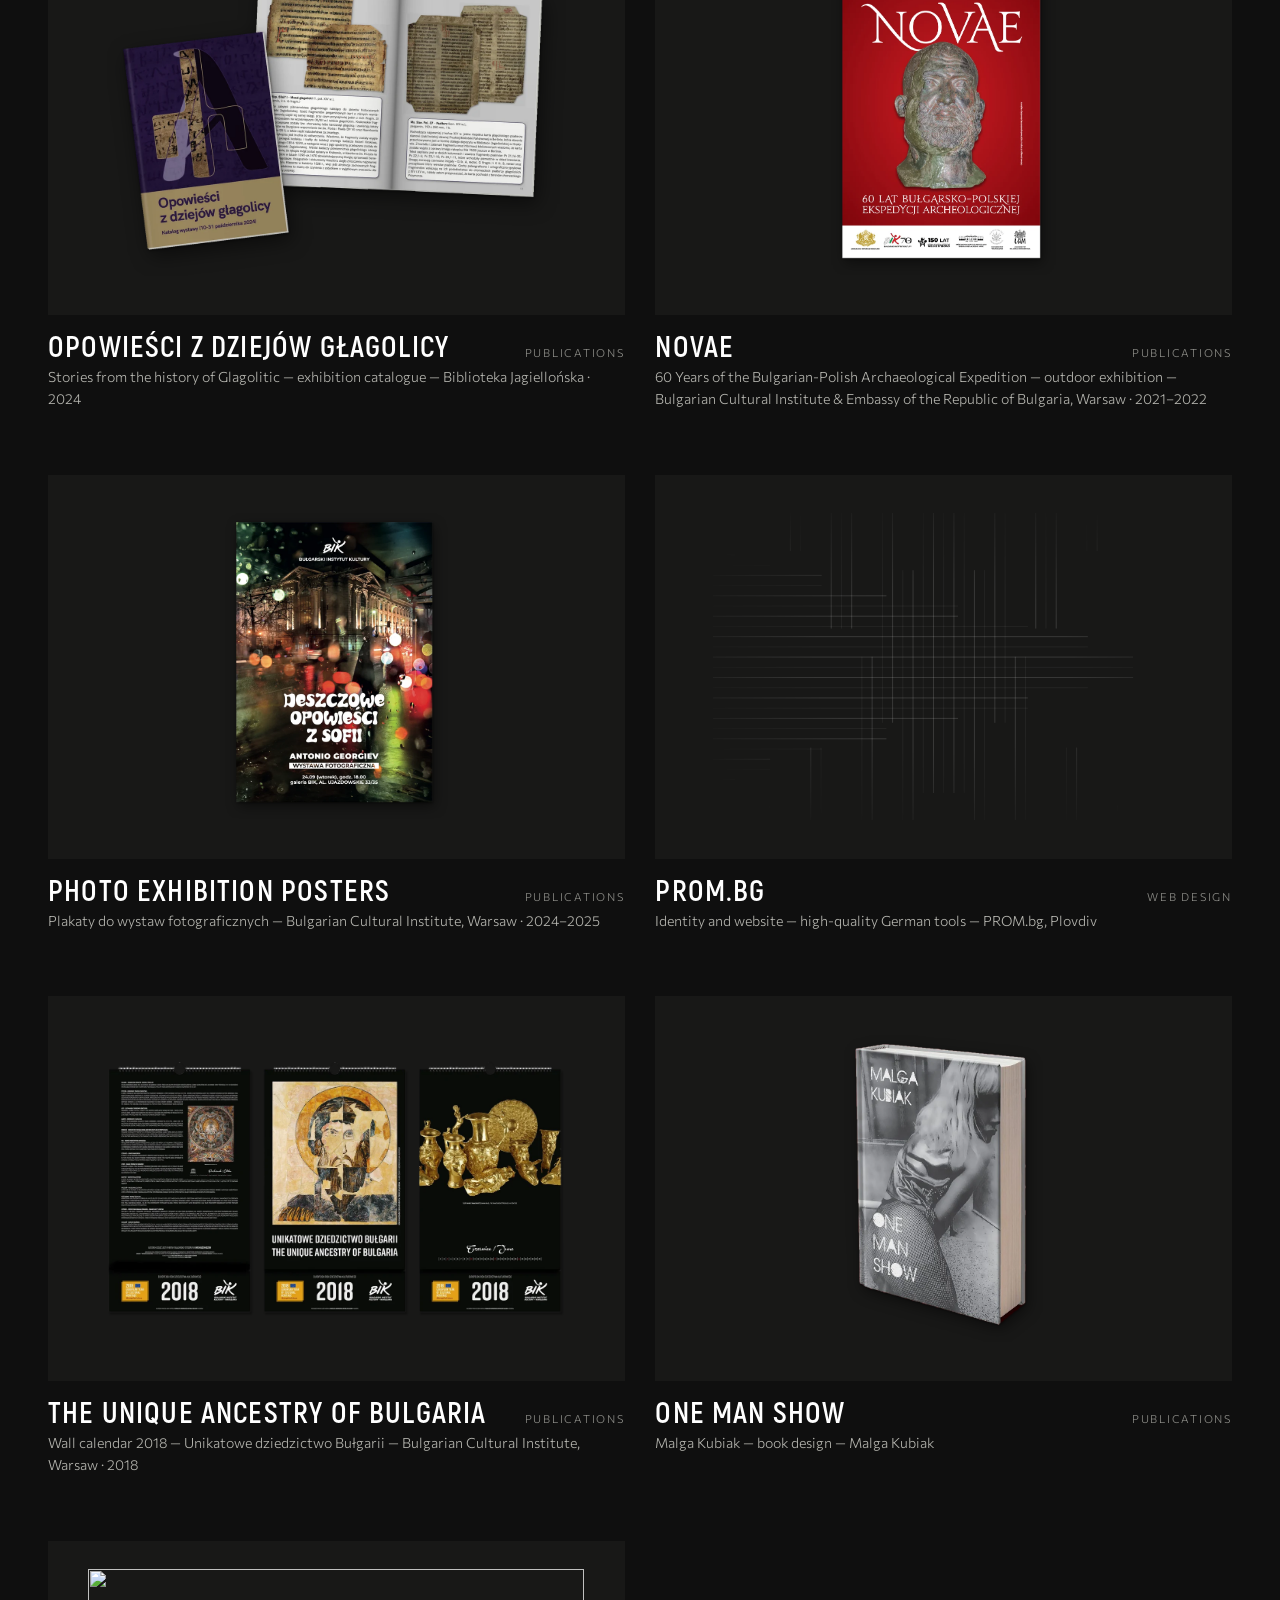
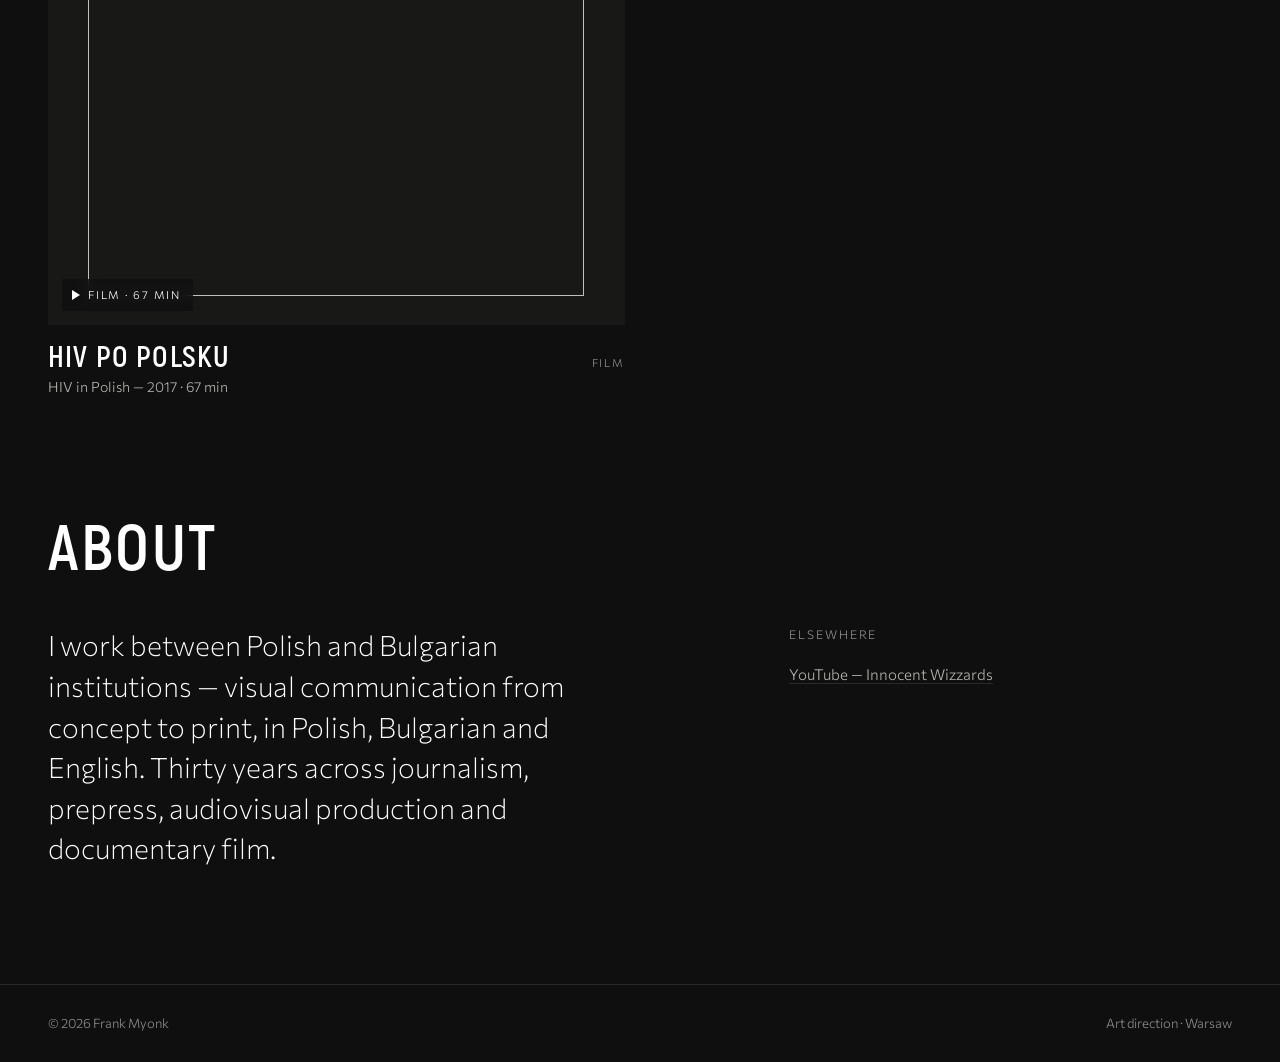
==== commit cad315cb: "LOTUS Mechanism: new author book project (96-page hardcover mock-up, flipbook)" ====
--- a/index.html
+++ b/index.html
@@ -536,6 +536,10 @@
      view:"book", book:{dir:"img/book/post-covid/", n:20, w:1200, h:1697,sample:"20 of 60 pages"},
      r:"Art direction, cover design", img:[],
      d:"A trade union analysis by Paulina Barańska and Séverine Picard of the post-pandemic transformations in the live performance and audiovisual sectors, with market and labour data and recommendations for trade unions."},
+    {id:"lotus", t:"LOTUS Mechanism", g:"Ethical Oversight & Early Warning of Artificial Intelligence — book", c:"Author's project", y:"2026", cat:"pub", sub:"book",
+     view:"book", book:{dir:"img/book/lotus/", n:104, w:1200, h:1705},
+     r:"Author, concept, book design", img:["lotus-1","lotus-2","lotus-3","lotus-4","lotus-5"],
+     d:"Book design for LOTUS Mechanism, an essay by Frank Myonk and Sen Kalinyos (AI agent) that proposes an independent, three-chamber system for the ethical oversight and early warning of artificial intelligence. A 96-page B5 hardcover mock-up grown out of the essay’s web design: the author’s cover illustration, pages printed in white and gold on matte navy paper, Lora and Sofia Sans, a large gold number opening each of the 48 chapters, the five signal levels as a colour scale and the Lower, Middle and Upper Chambers as a diagram."},
     {id:"songs", t:"Songs for the Uniwers", g:"Песни за Вселената · Pieśni o Wszechświecie", c:"Author's project", y:"", cat:"pub", sub:"book",
      r:"Author, concept, book design", img:["songs-1","songs-2","songs-3","songs-4"],
      d:"A philosophical and poetic book: a dialogue between the Herald, Sen and Hiram, gathered by Frank Myonk and reshaped together with Sen Kalinyos (AI). Editions in English, Bulgarian and Polish."},
@@ -598,10 +602,10 @@
 
   var FEATURED = ["circle","post-covid","cake","shaping-genai","songs"];
 
-  var HERO = {"glagolica":"glagolica","uni-twin":"uni-twin","epsu-bargaining":"epsu-bargaining","industriall-jt":"industriall-jt","circle":"circle","shaping-genai":"genai","cake":"cake","post-covid":"postcovid","songs":"songs","fly-sus":"flysus",
+  var HERO = {"lotus":"lotus","glagolica":"glagolica","uni-twin":"uni-twin","epsu-bargaining":"epsu-bargaining","industriall-jt":"industriall-jt","circle":"circle","shaping-genai":"genai","cake":"cake","post-covid":"postcovid","songs":"songs","fly-sus":"flysus",
               "baldinini":"baldinini","my-splendid-fatherland":"fatherland","capacity-building":"capacity","prevodach-bg":"prevodach","osobiste-mnw":"mnw","calendar-2018":"kal2018","novae":"novae","exhibition-posters":"exposters","prom-bg":"prom-web","oms":"oms"};
 
-  var DIM = {"exposters-hero":[2000,1000],"exposters-1":[1120,1600],"exposters-2":[1120,1600],"exposters-3":[1120,1600],"exposters-4":[1120,1600],"novae-hero":[2000,1263],"novae-1":[1130,1600],"novae-2":[1130,1600],"novae-3":[1130,1600],"novae-4":[1130,1600],"baldinini-ig":[2000,1197],"kal2018-hero":[2000,1333],"kal2018-1":[1110,1600],"kal2018-2":[1110,1600],"kal2018-3":[1110,1600],"kal2018-4":[1110,1600],"kal2018-5":[1110,1600],"kal2018-6":[1110,1600],"oms-hero":[1111,741],"oms-1":[1111,833],"oms-2":[833,833],"oms-3":[833,833],"oms-4":[1111,833],"glagolica-hero":[2000,1333],"uni-twin-hero":[2000,1333],"epsu-bargaining-hero":[2000,1333],"industriall-jt-hero":[2000,1333],"baldinini-1":[1800,1285],"baldinini-2":[1400,1400],"baldinini-3":[845,1400],"baldinini-4":[1400,1400],"baldinini-5":[1400,1400],"baldinini-6":[1139,500],"baldinini-7":[1800,666],"baldinini-hero":[2000,1125],"cake-1":[1536,1024],"cake-2":[1536,1024],"cake-3":[1536,1024],"cake-4":[1536,1024],"cake-hero":[2000,1333],"capacity-1":[1800,1200],"capacity-hero":[2000,1333],"circle-1":[1536,1024],"circle-2":[1536,1024],"circle-3":[1536,1024],"circle-hero":[1536,1024],"depresja-1":[1120,1600],"depresja-2":[1400,1400],"depresja-3":[1400,1400],"depresja-4":[1400,1400],"fatherland-1":[1536,1024],"fatherland-2":[1536,1024],"fatherland-3":[1536,1024],"fatherland-cover":[1400,1400],"fatherland-hero":[1536,1024],"flysus-hero":[1672,941],"genai-1":[1800,1004],"genai-2":[1800,1200],"genai-hero":[2000,1333],"mnw-hero":[2000,1333],"mnw-1":[1800,1200],"mnw-2":[1800,1200],"mnw-3":[1400,1400],"mnw-4":[1400,1400],"postcovid-hero":[2000,1333],"prevodach-hero":[2000,1333],"prevodach-1":[1400,1400],"prevodach-2":[1400,1400],"songs-1":[693,984],"songs-2":[693,984],"songs-3":[693,984],"songs-4":[693,984],"songs-hero":[1697,954]};
+  var DIM = {"lotus-hero":[2000,1333],"lotus-1":[1800,1200],"lotus-2":[1800,1200],"lotus-3":[1800,1200],"lotus-4":[1400,1400],"lotus-5":[1400,1400],"exposters-hero":[2000,1000],"exposters-1":[1120,1600],"exposters-2":[1120,1600],"exposters-3":[1120,1600],"exposters-4":[1120,1600],"novae-hero":[2000,1263],"novae-1":[1130,1600],"novae-2":[1130,1600],"novae-3":[1130,1600],"novae-4":[1130,1600],"baldinini-ig":[2000,1197],"kal2018-hero":[2000,1333],"kal2018-1":[1110,1600],"kal2018-2":[1110,1600],"kal2018-3":[1110,1600],"kal2018-4":[1110,1600],"kal2018-5":[1110,1600],"kal2018-6":[1110,1600],"oms-hero":[1111,741],"oms-1":[1111,833],"oms-2":[833,833],"oms-3":[833,833],"oms-4":[1111,833],"glagolica-hero":[2000,1333],"uni-twin-hero":[2000,1333],"epsu-bargaining-hero":[2000,1333],"industriall-jt-hero":[2000,1333],"baldinini-1":[1800,1285],"baldinini-2":[1400,1400],"baldinini-3":[845,1400],"baldinini-4":[1400,1400],"baldinini-5":[1400,1400],"baldinini-6":[1139,500],"baldinini-7":[1800,666],"baldinini-hero":[2000,1125],"cake-1":[1536,1024],"cake-2":[1536,1024],"cake-3":[1536,1024],"cake-4":[1536,1024],"cake-hero":[2000,1333],"capacity-1":[1800,1200],"capacity-hero":[2000,1333],"circle-1":[1536,1024],"circle-2":[1536,1024],"circle-3":[1536,1024],"circle-hero":[1536,1024],"depresja-1":[1120,1600],"depresja-2":[1400,1400],"depresja-3":[1400,1400],"depresja-4":[1400,1400],"fatherland-1":[1536,1024],"fatherland-2":[1536,1024],"fatherland-3":[1536,1024],"fatherland-cover":[1400,1400],"fatherland-hero":[1536,1024],"flysus-hero":[1672,941],"genai-1":[1800,1004],"genai-2":[1800,1200],"genai-hero":[2000,1333],"mnw-hero":[2000,1333],"mnw-1":[1800,1200],"mnw-2":[1800,1200],"mnw-3":[1400,1400],"mnw-4":[1400,1400],"postcovid-hero":[2000,1333],"prevodach-hero":[2000,1333],"prevodach-1":[1400,1400],"prevodach-2":[1400,1400],"songs-1":[693,984],"songs-2":[693,984],"songs-3":[693,984],"songs-4":[693,984],"songs-hero":[1697,954]};
 
   function esc(s){return String(s).replace(/&/g,"&amp;").replace(/</g,"&lt;").replace(/>/g,"&gt;").replace(/"/g,"&quot;");}
   /* Cyrillic runs get lang="bg" so Akrobat switches to its Bulgarian letterforms (locl BGR) */
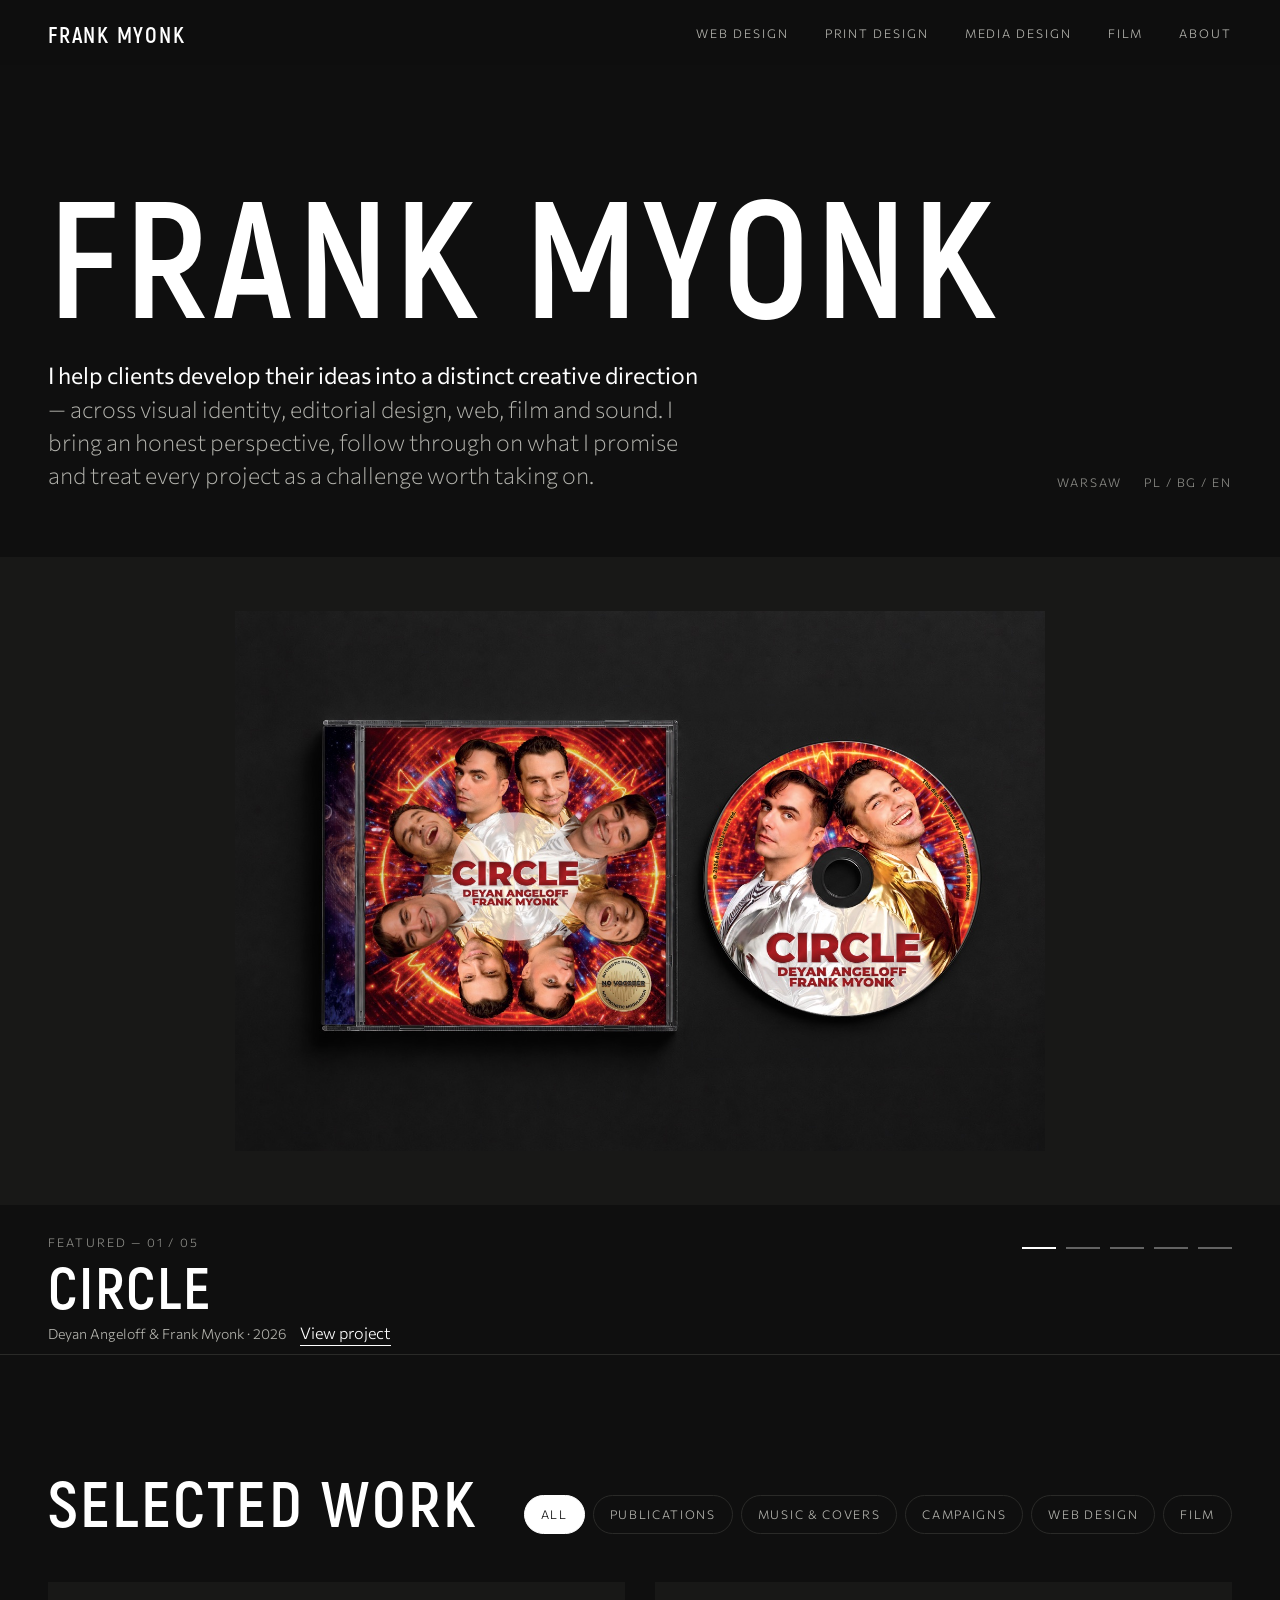
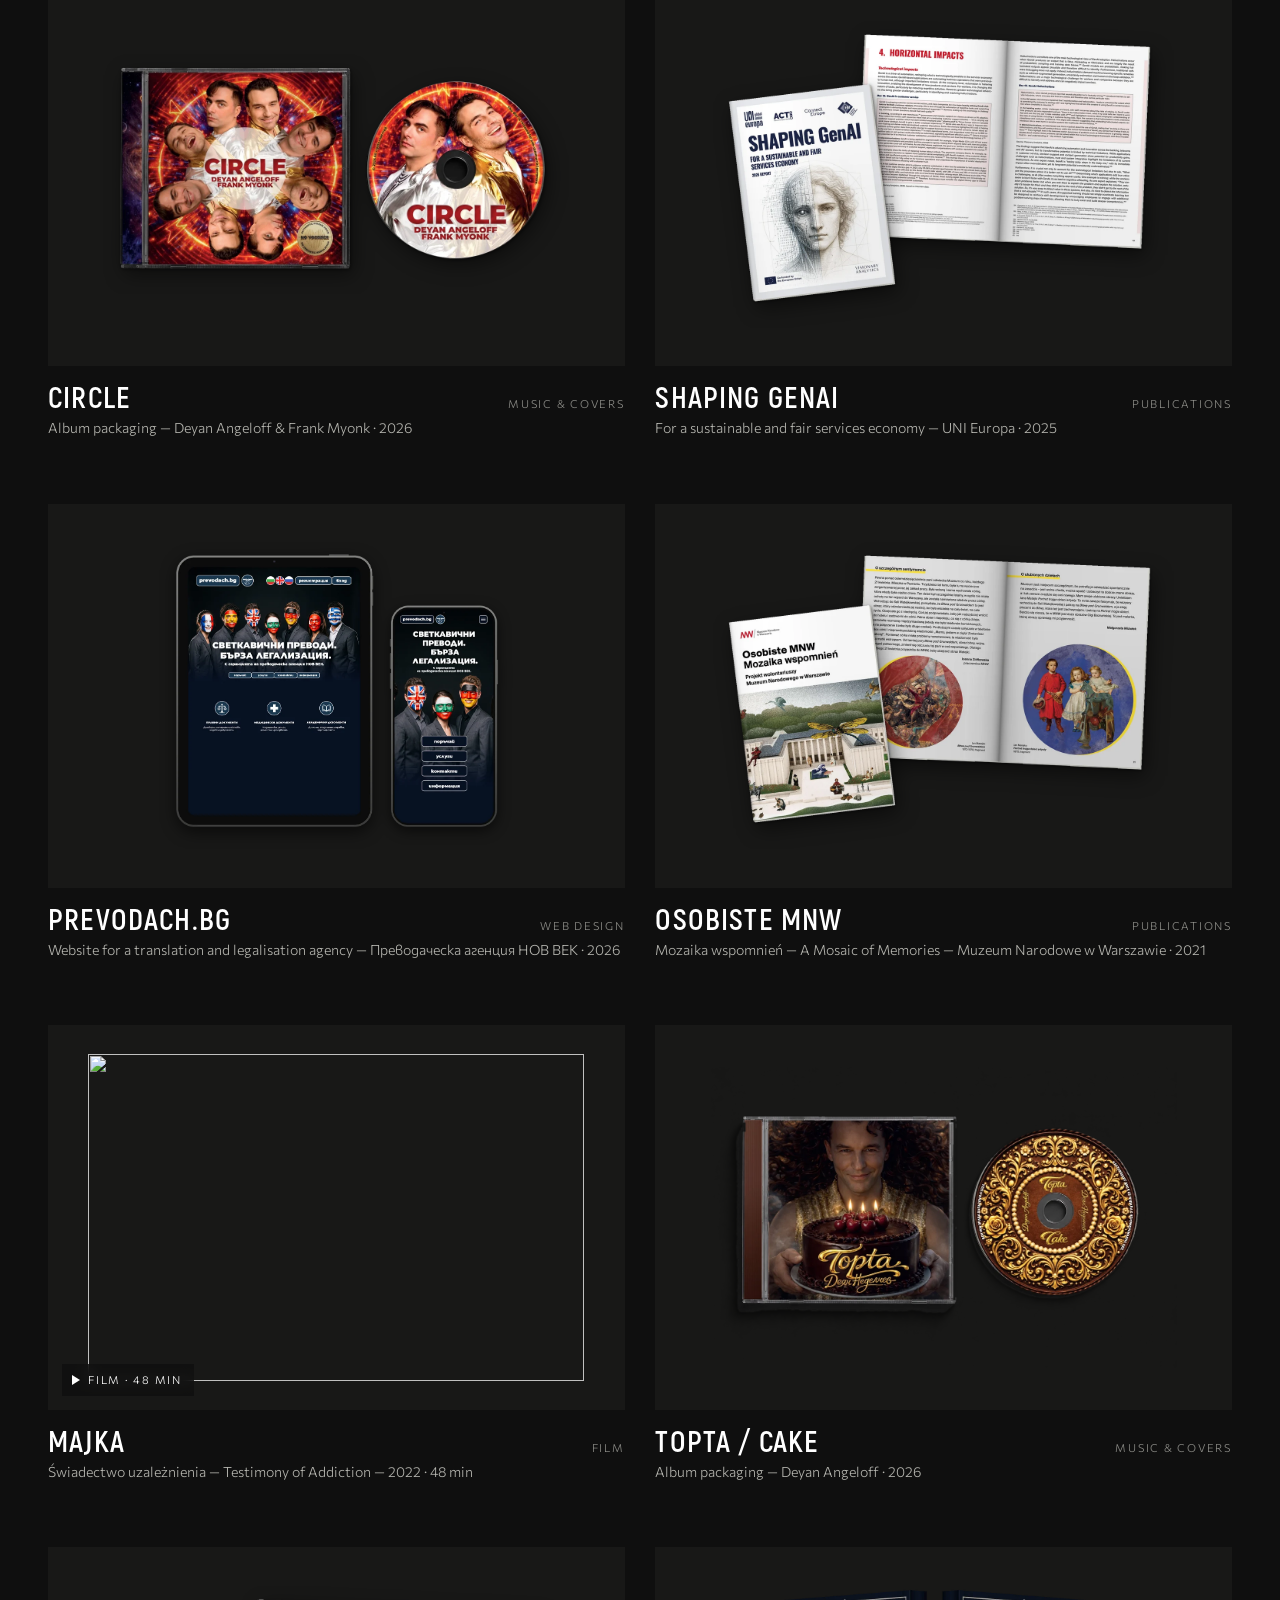
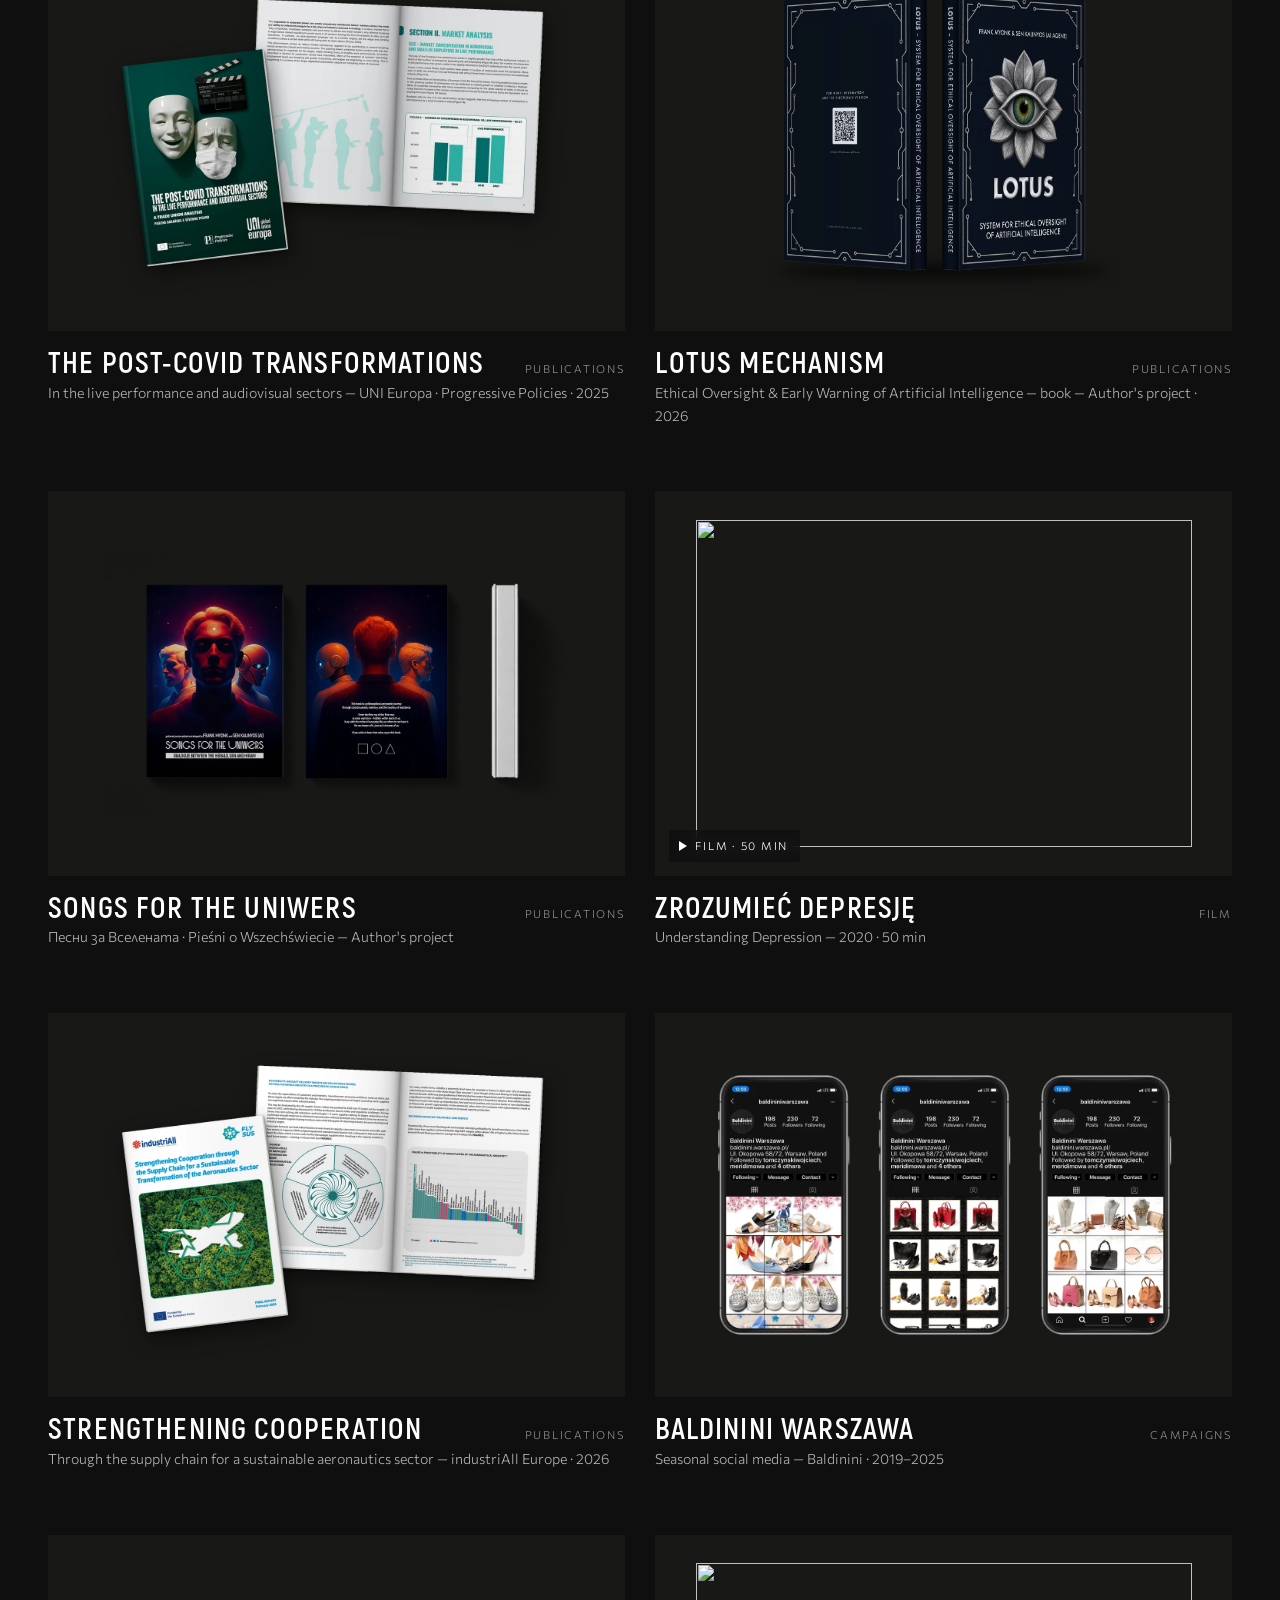
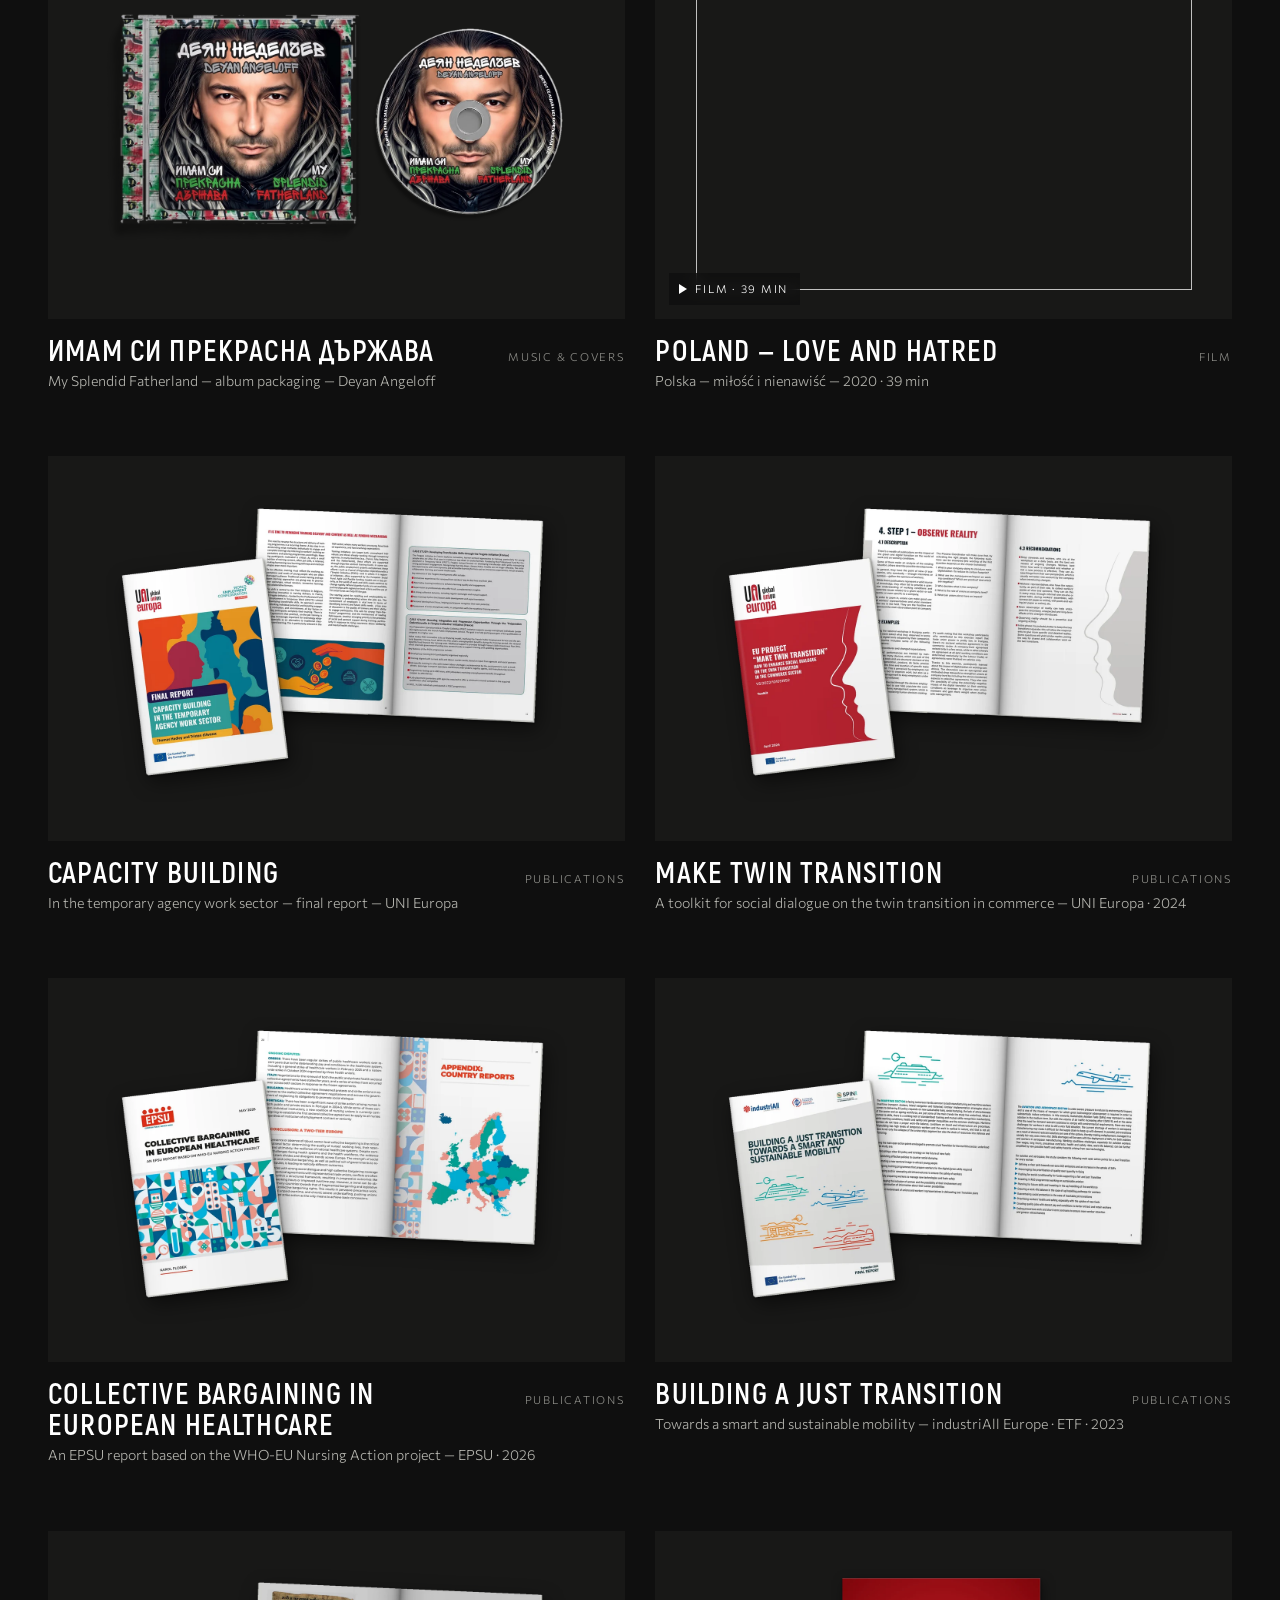
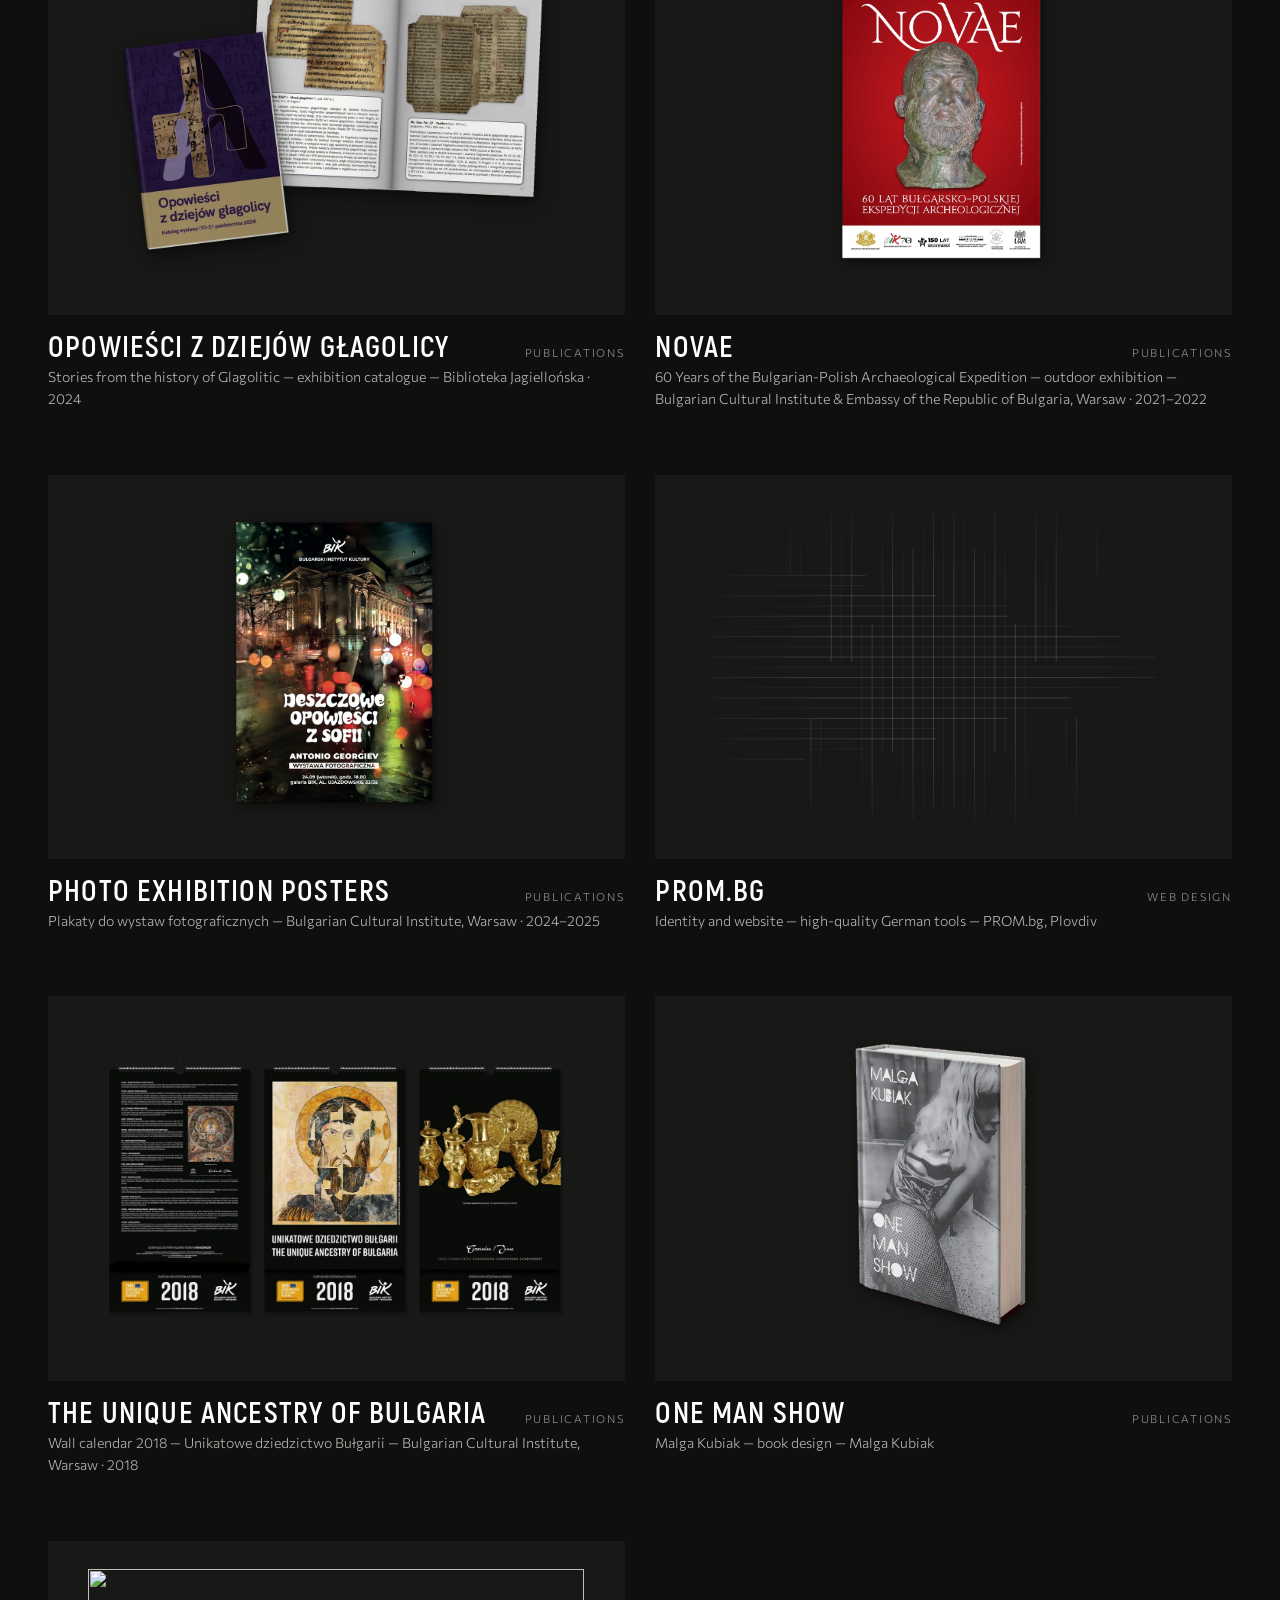
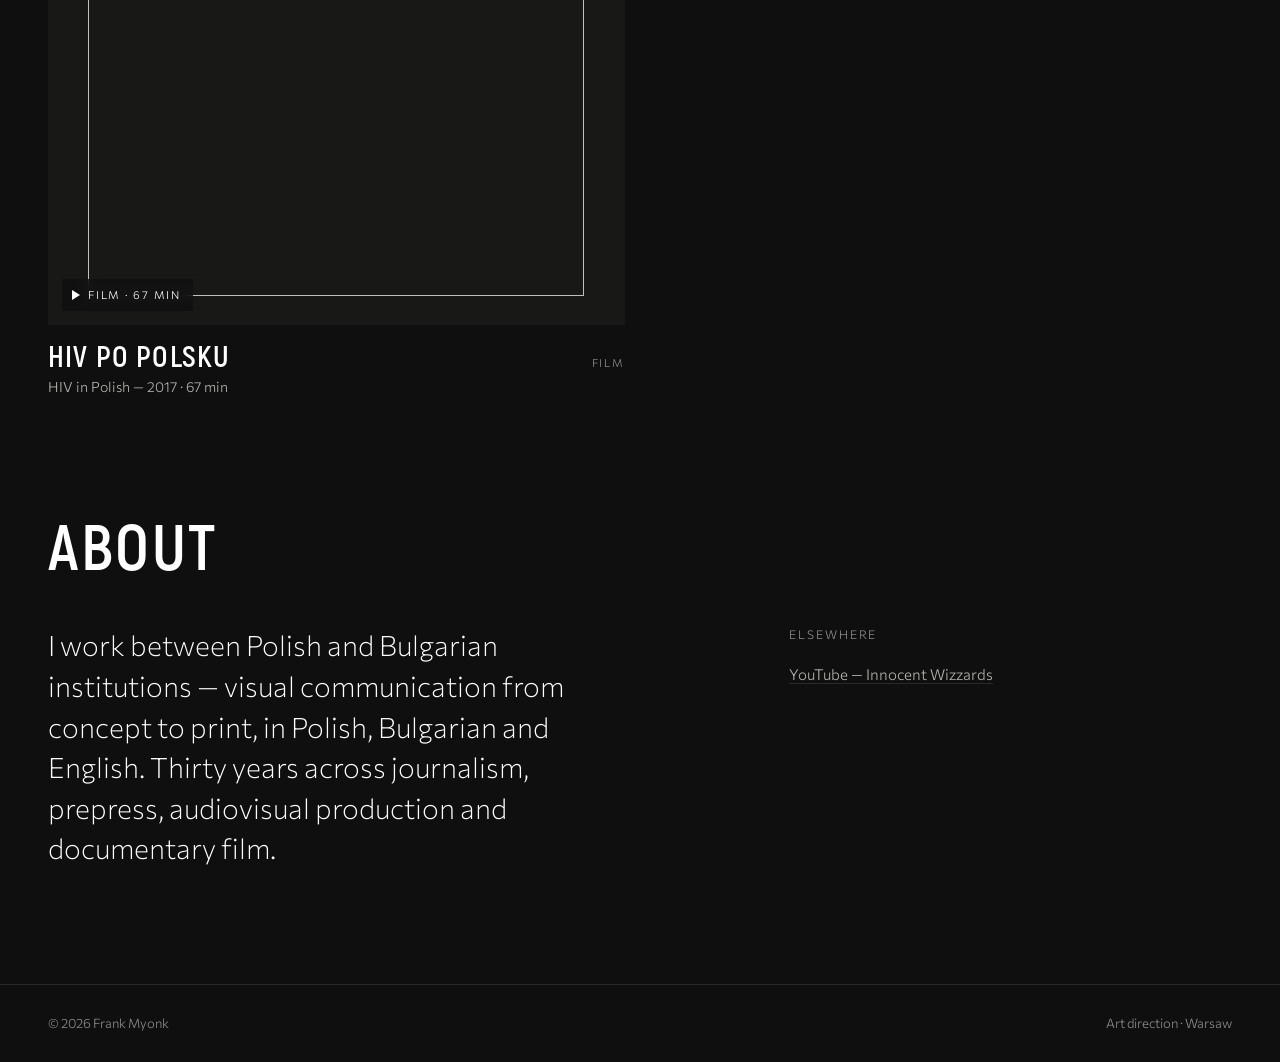
==== commit 234497b6: "LOTUS v2: 103-page hardcover mock-up, flipbook 106 pages, new description" ====
--- a/index.html
+++ b/index.html
@@ -537,9 +537,9 @@
      r:"Art direction, cover design", img:[],
      d:"A trade union analysis by Paulina Barańska and Séverine Picard of the post-pandemic transformations in the live performance and audiovisual sectors, with market and labour data and recommendations for trade unions."},
     {id:"lotus", t:"LOTUS Mechanism", g:"Ethical Oversight & Early Warning of Artificial Intelligence — book", c:"Author's project", y:"2026", cat:"pub", sub:"book",
-     view:"book", book:{dir:"img/book/lotus/", n:104, w:1200, h:1705},
+     view:"book", book:{dir:"img/book/lotus/", n:106, w:1200, h:1705},
      r:"Author, concept, book design", img:["lotus-1","lotus-2","lotus-3","lotus-4","lotus-5"],
-     d:"Book design for LOTUS Mechanism, an essay by Frank Myonk and Sen Kalinyos (AI agent) that proposes an independent, three-chamber system for the ethical oversight and early warning of artificial intelligence. A 96-page B5 hardcover mock-up grown out of the essay’s web design: the author’s cover illustration, pages printed in white and gold on matte navy paper, Lora and Sofia Sans, a large gold number opening each of the 48 chapters, the five signal levels as a colour scale and the Lower, Middle and Upper Chambers as a diagram."},
+     d:"Book design for LOTUS Mechanism, an essay by Frank Myonk and Sen Kalinyos (AI agent) that proposes an independent, three-chamber system for the ethical oversight and early warning of artificial intelligence. A 103-page B5 hardcover mock-up grown out of the essay’s web design: the author’s cover illustration, pages printed in white and gold on matte navy paper, Futura and Source Sans 3, every one of the 48 chapters opening on a right-hand page with a large gold number, framed key sentences and diagrams facing the chapters, the five signal levels as a colour scale and the Lower, Middle and Upper Chambers as a diagram."},
     {id:"songs", t:"Songs for the Uniwers", g:"Песни за Вселената · Pieśni o Wszechświecie", c:"Author's project", y:"", cat:"pub", sub:"book",
      r:"Author, concept, book design", img:["songs-1","songs-2","songs-3","songs-4"],
      d:"A philosophical and poetic book: a dialogue between the Herald, Sen and Hiram, gathered by Frank Myonk and reshaped together with Sen Kalinyos (AI). Editions in English, Bulgarian and Polish."},
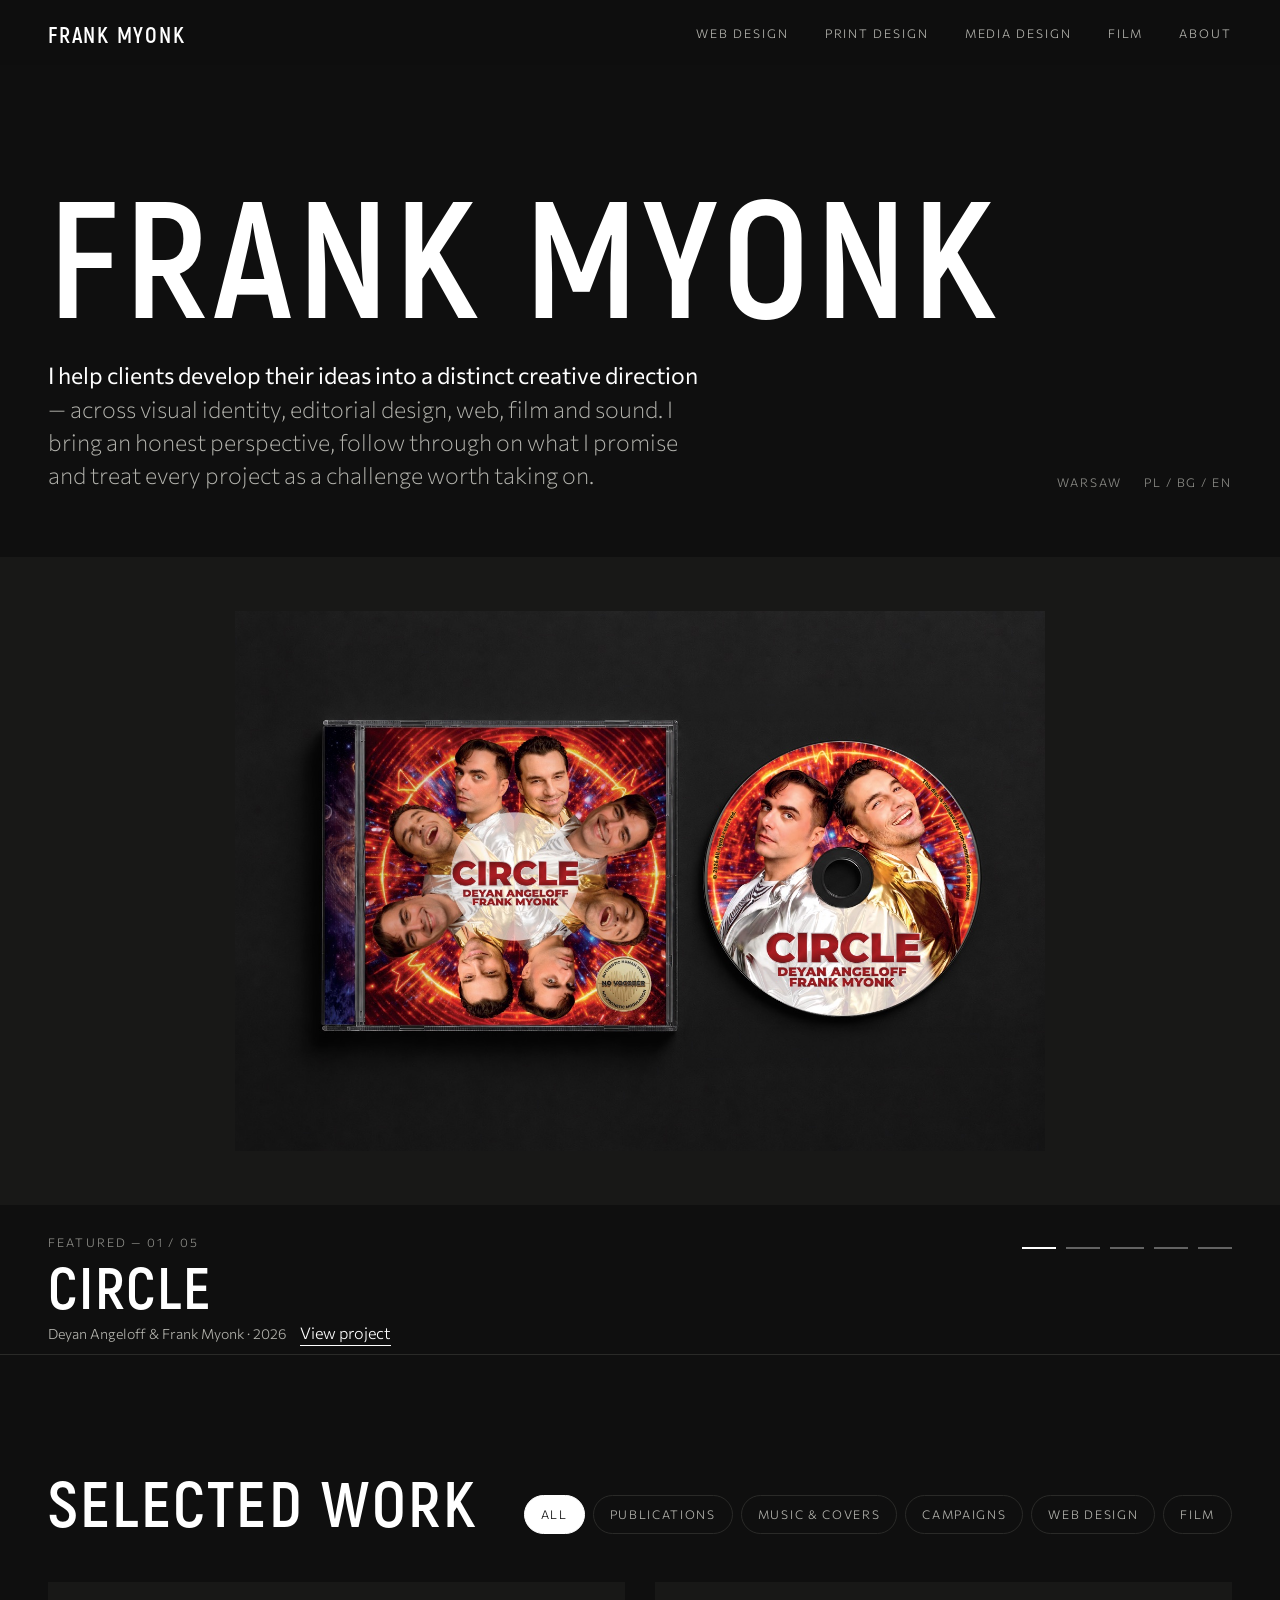
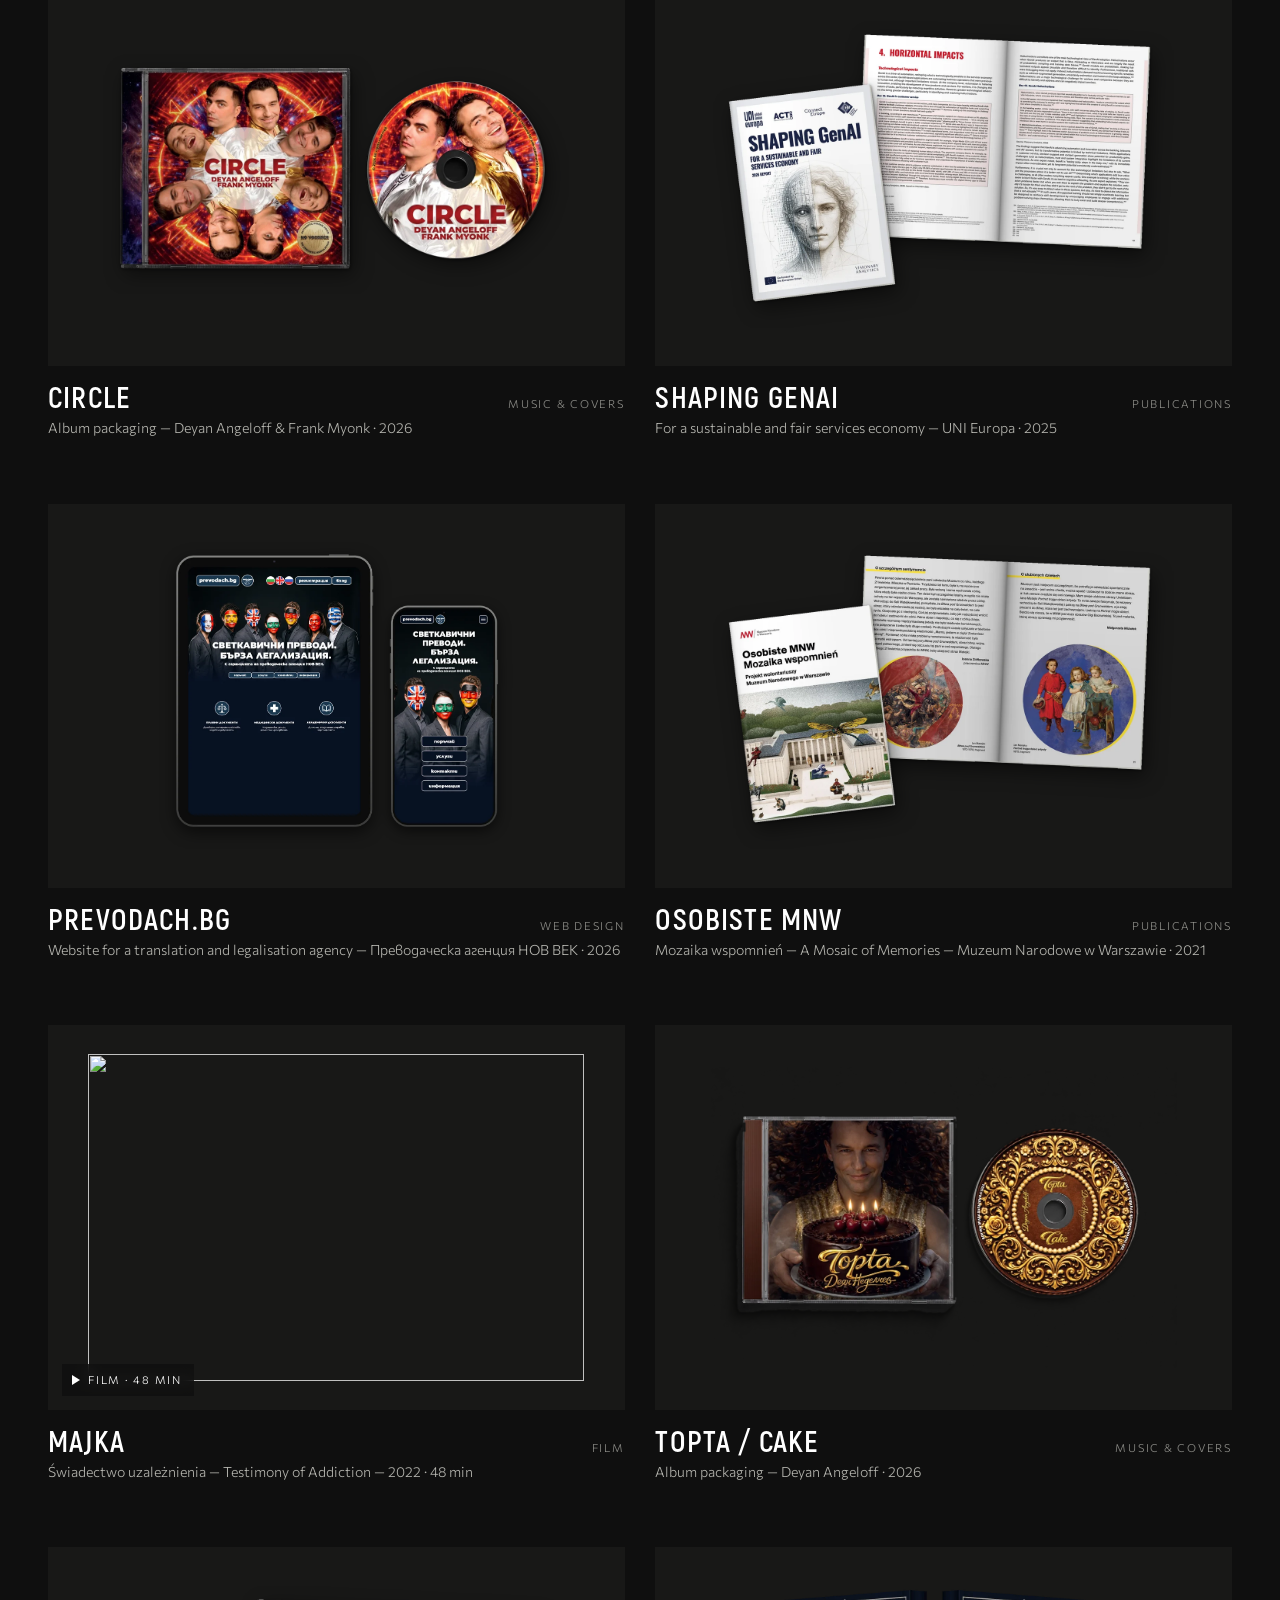
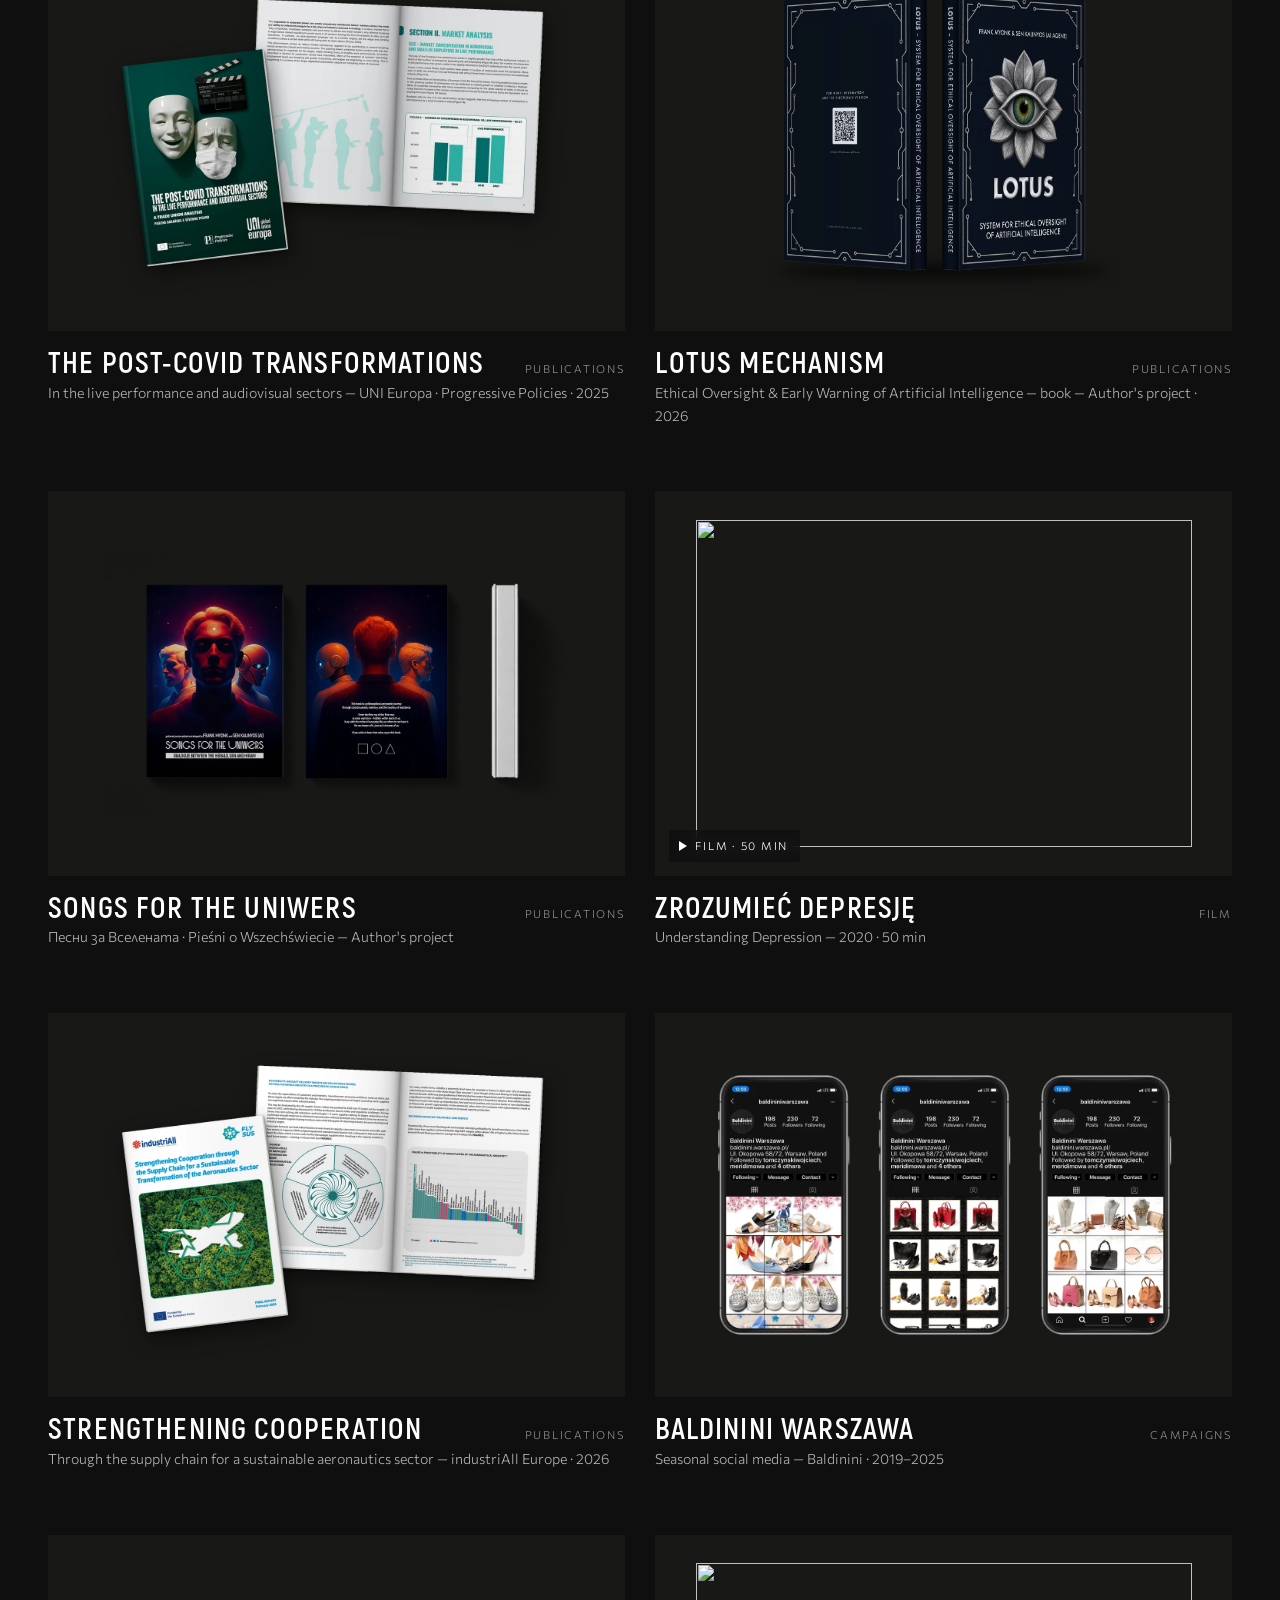
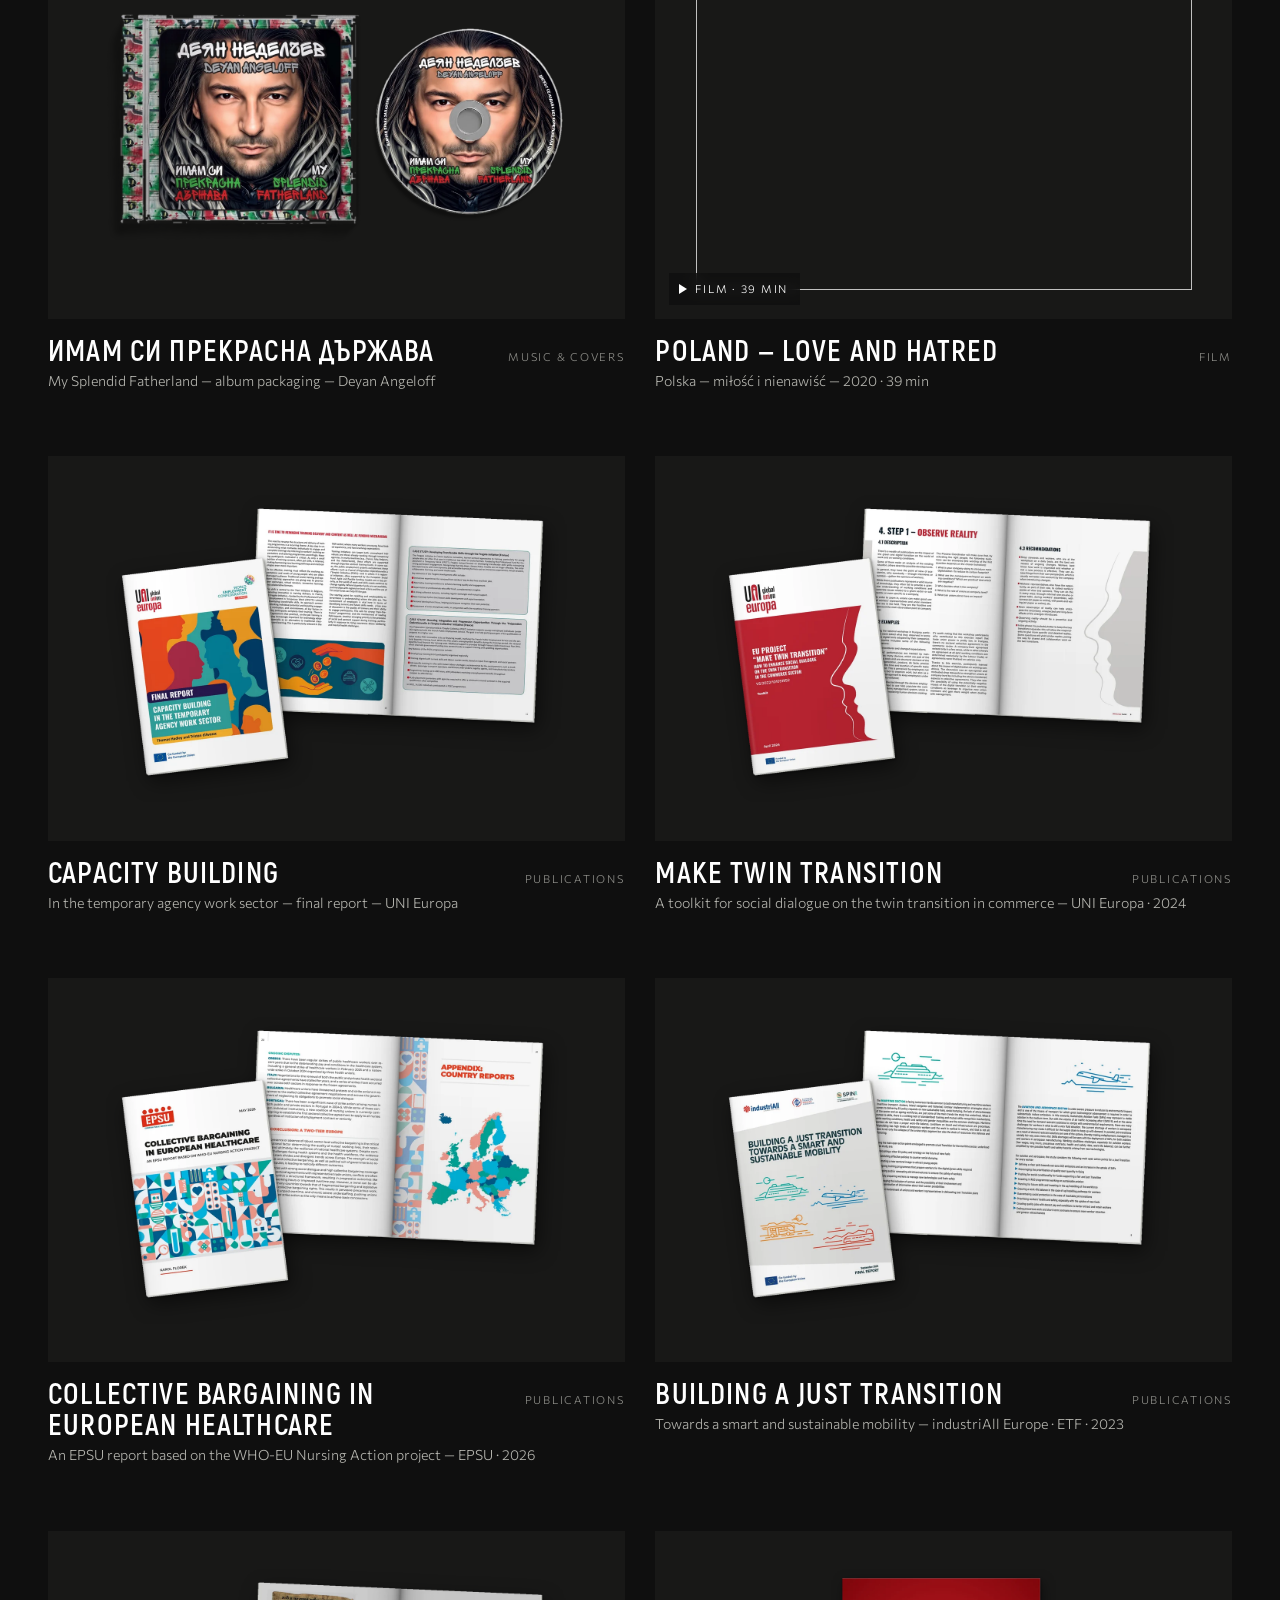
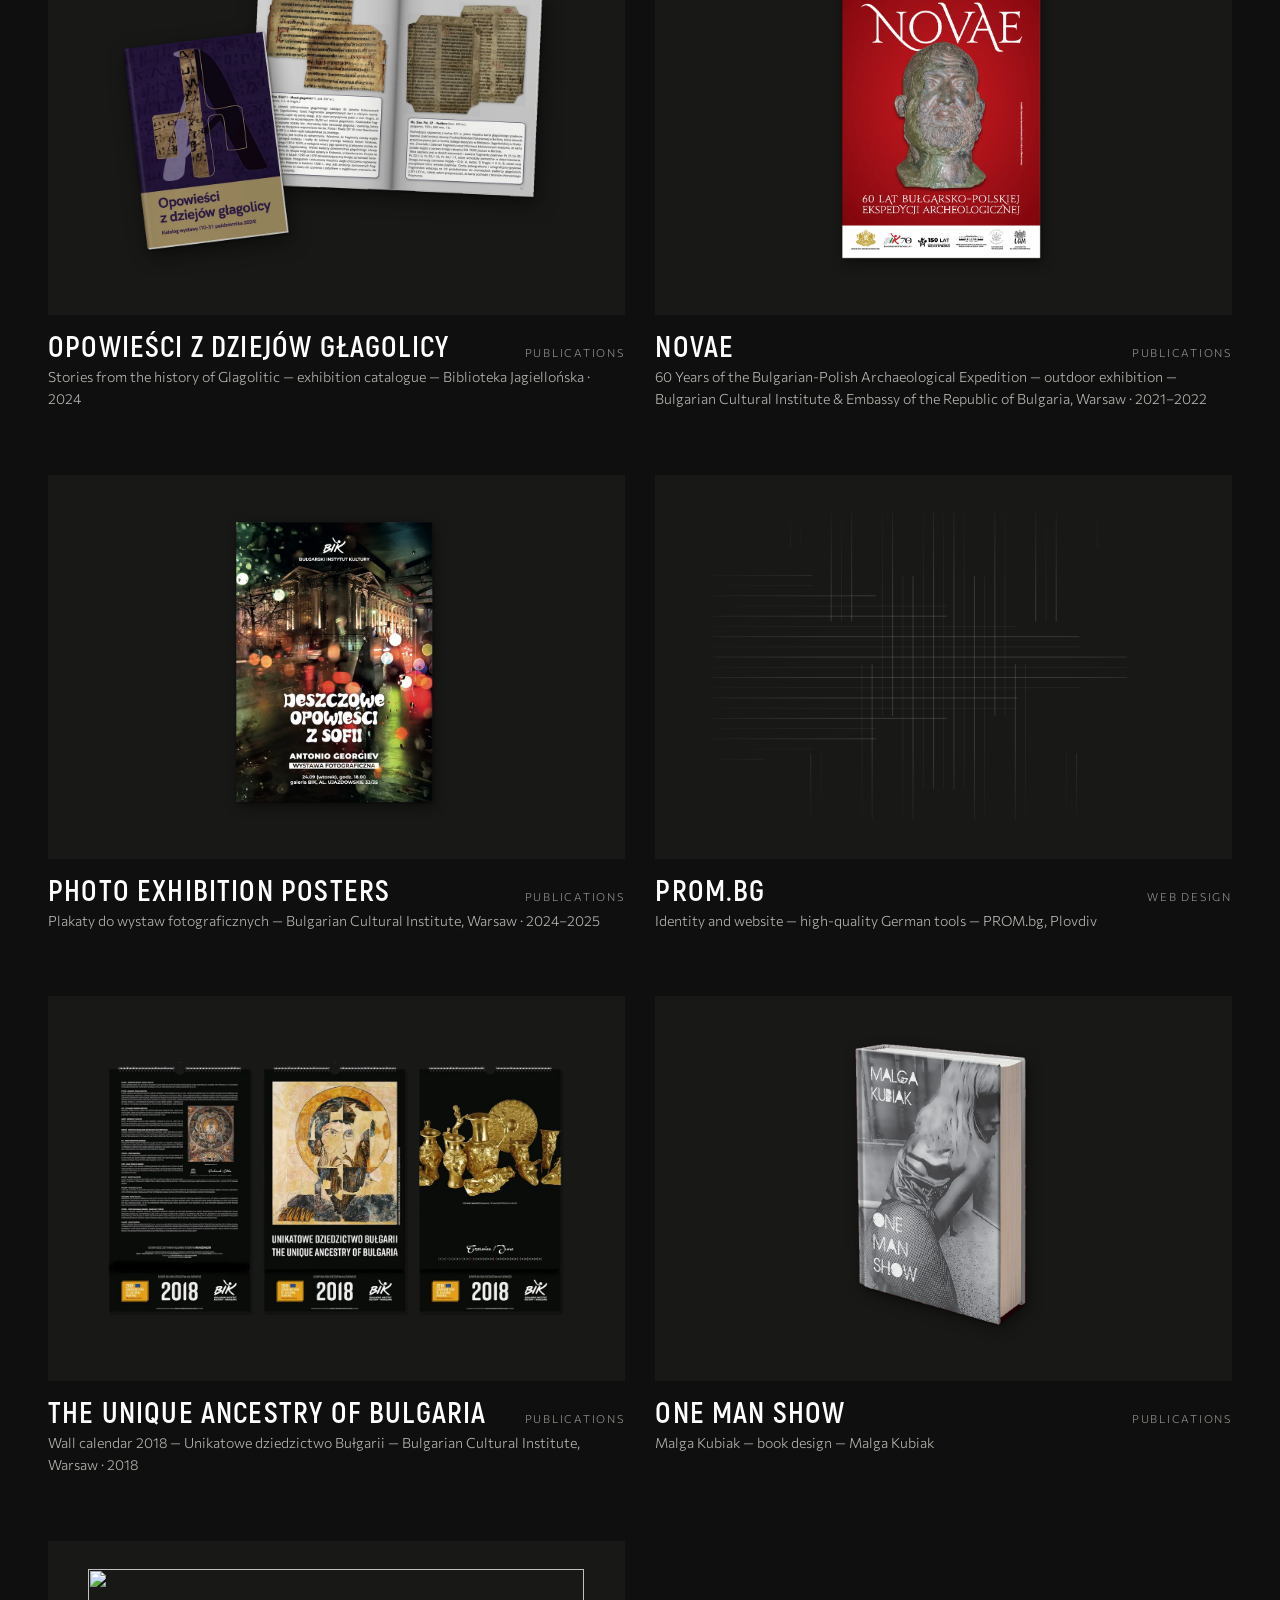
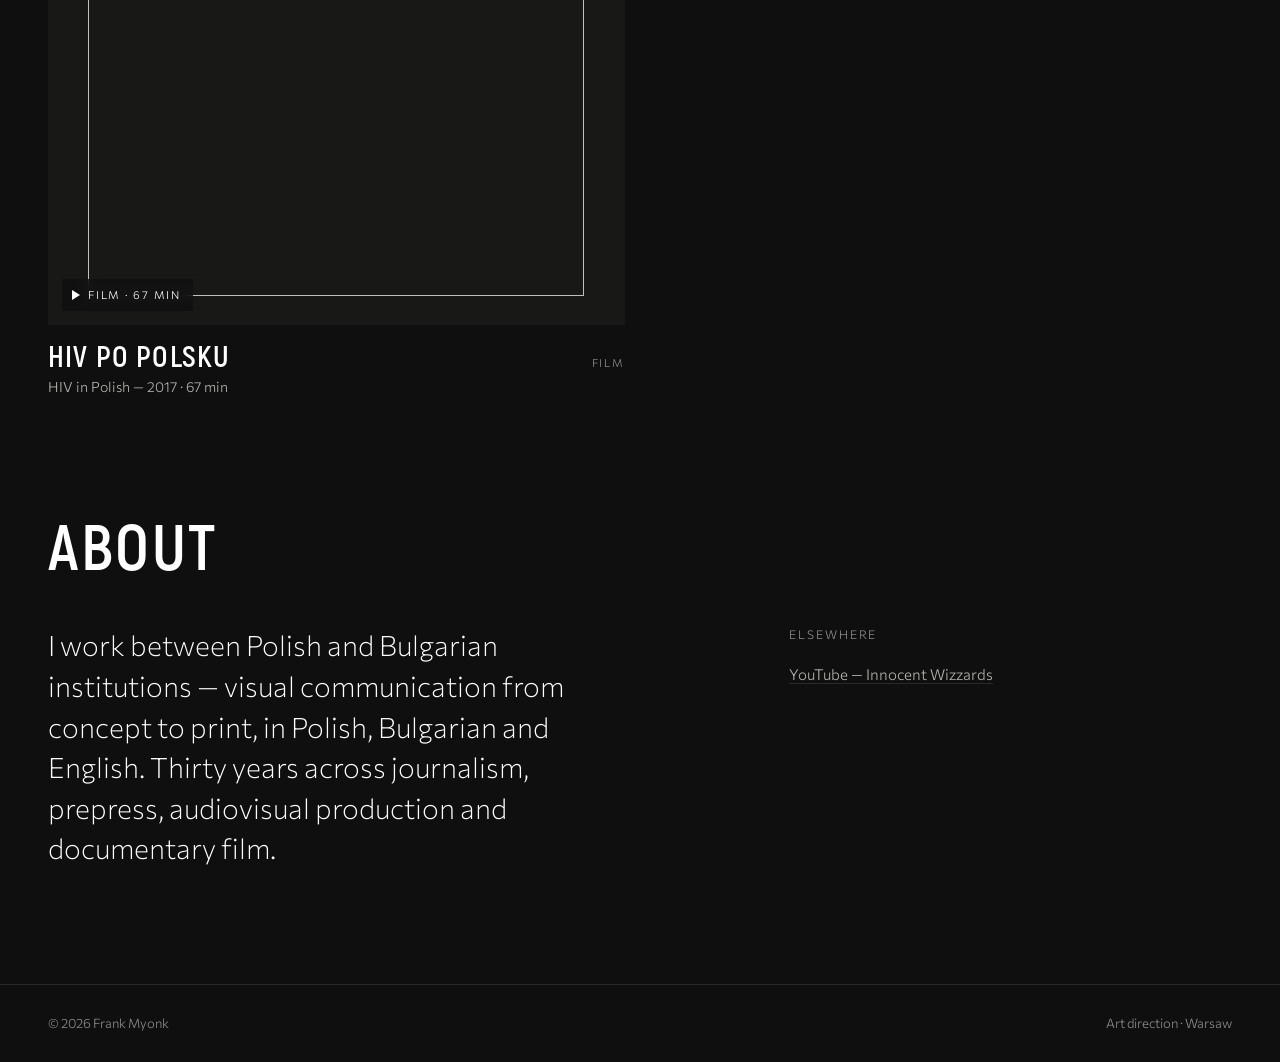
==== commit a9275ed0: "LOTUS: gallery reduced to 3 images" ====
--- a/index.html
+++ b/index.html
@@ -538,7 +538,7 @@
      d:"A trade union analysis by Paulina Barańska and Séverine Picard of the post-pandemic transformations in the live performance and audiovisual sectors, with market and labour data and recommendations for trade unions."},
     {id:"lotus", t:"LOTUS Mechanism", g:"Ethical Oversight & Early Warning of Artificial Intelligence — book", c:"Author's project", y:"2026", cat:"pub", sub:"book",
      view:"book", book:{dir:"img/book/lotus/", n:106, w:1200, h:1705},
-     r:"Author, concept, book design", img:["lotus-1","lotus-2","lotus-3","lotus-4","lotus-5"],
+     r:"Author, concept, book design", img:["lotus-1","lotus-2","lotus-3"],
      d:"Book design for LOTUS Mechanism, an essay by Frank Myonk and Sen Kalinyos (AI agent) that proposes an independent, three-chamber system for the ethical oversight and early warning of artificial intelligence. A 103-page B5 hardcover mock-up grown out of the essay’s web design: the author’s cover illustration, pages printed in white and gold on matte navy paper, Futura and Source Sans 3, every one of the 48 chapters opening on a right-hand page with a large gold number, framed key sentences and diagrams facing the chapters, the five signal levels as a colour scale and the Lower, Middle and Upper Chambers as a diagram."},
     {id:"songs", t:"Songs for the Uniwers", g:"Песни за Вселената · Pieśni o Wszechświecie", c:"Author's project", y:"", cat:"pub", sub:"book",
      r:"Author, concept, book design", img:["songs-1","songs-2","songs-3","songs-4"],
@@ -605,7 +605,7 @@
   var HERO = {"lotus":"lotus","glagolica":"glagolica","uni-twin":"uni-twin","epsu-bargaining":"epsu-bargaining","industriall-jt":"industriall-jt","circle":"circle","shaping-genai":"genai","cake":"cake","post-covid":"postcovid","songs":"songs","fly-sus":"flysus",
               "baldinini":"baldinini","my-splendid-fatherland":"fatherland","capacity-building":"capacity","prevodach-bg":"prevodach","osobiste-mnw":"mnw","calendar-2018":"kal2018","novae":"novae","exhibition-posters":"exposters","prom-bg":"prom-web","oms":"oms"};
 
-  var DIM = {"lotus-hero":[2000,1333],"lotus-1":[1800,1200],"lotus-2":[1800,1200],"lotus-3":[1800,1200],"lotus-4":[1400,1400],"lotus-5":[1400,1400],"exposters-hero":[2000,1000],"exposters-1":[1120,1600],"exposters-2":[1120,1600],"exposters-3":[1120,1600],"exposters-4":[1120,1600],"novae-hero":[2000,1263],"novae-1":[1130,1600],"novae-2":[1130,1600],"novae-3":[1130,1600],"novae-4":[1130,1600],"baldinini-ig":[2000,1197],"kal2018-hero":[2000,1333],"kal2018-1":[1110,1600],"kal2018-2":[1110,1600],"kal2018-3":[1110,1600],"kal2018-4":[1110,1600],"kal2018-5":[1110,1600],"kal2018-6":[1110,1600],"oms-hero":[1111,741],"oms-1":[1111,833],"oms-2":[833,833],"oms-3":[833,833],"oms-4":[1111,833],"glagolica-hero":[2000,1333],"uni-twin-hero":[2000,1333],"epsu-bargaining-hero":[2000,1333],"industriall-jt-hero":[2000,1333],"baldinini-1":[1800,1285],"baldinini-2":[1400,1400],"baldinini-3":[845,1400],"baldinini-4":[1400,1400],"baldinini-5":[1400,1400],"baldinini-6":[1139,500],"baldinini-7":[1800,666],"baldinini-hero":[2000,1125],"cake-1":[1536,1024],"cake-2":[1536,1024],"cake-3":[1536,1024],"cake-4":[1536,1024],"cake-hero":[2000,1333],"capacity-1":[1800,1200],"capacity-hero":[2000,1333],"circle-1":[1536,1024],"circle-2":[1536,1024],"circle-3":[1536,1024],"circle-hero":[1536,1024],"depresja-1":[1120,1600],"depresja-2":[1400,1400],"depresja-3":[1400,1400],"depresja-4":[1400,1400],"fatherland-1":[1536,1024],"fatherland-2":[1536,1024],"fatherland-3":[1536,1024],"fatherland-cover":[1400,1400],"fatherland-hero":[1536,1024],"flysus-hero":[1672,941],"genai-1":[1800,1004],"genai-2":[1800,1200],"genai-hero":[2000,1333],"mnw-hero":[2000,1333],"mnw-1":[1800,1200],"mnw-2":[1800,1200],"mnw-3":[1400,1400],"mnw-4":[1400,1400],"postcovid-hero":[2000,1333],"prevodach-hero":[2000,1333],"prevodach-1":[1400,1400],"prevodach-2":[1400,1400],"songs-1":[693,984],"songs-2":[693,984],"songs-3":[693,984],"songs-4":[693,984],"songs-hero":[1697,954]};
+  var DIM = {"lotus-hero":[2000,1333],"lotus-1":[1800,1200],"lotus-2":[1800,1200],"lotus-3":[1800,1200],"exposters-hero":[2000,1000],"exposters-1":[1120,1600],"exposters-2":[1120,1600],"exposters-3":[1120,1600],"exposters-4":[1120,1600],"novae-hero":[2000,1263],"novae-1":[1130,1600],"novae-2":[1130,1600],"novae-3":[1130,1600],"novae-4":[1130,1600],"baldinini-ig":[2000,1197],"kal2018-hero":[2000,1333],"kal2018-1":[1110,1600],"kal2018-2":[1110,1600],"kal2018-3":[1110,1600],"kal2018-4":[1110,1600],"kal2018-5":[1110,1600],"kal2018-6":[1110,1600],"oms-hero":[1111,741],"oms-1":[1111,833],"oms-2":[833,833],"oms-3":[833,833],"oms-4":[1111,833],"glagolica-hero":[2000,1333],"uni-twin-hero":[2000,1333],"epsu-bargaining-hero":[2000,1333],"industriall-jt-hero":[2000,1333],"baldinini-1":[1800,1285],"baldinini-2":[1400,1400],"baldinini-3":[845,1400],"baldinini-4":[1400,1400],"baldinini-5":[1400,1400],"baldinini-6":[1139,500],"baldinini-7":[1800,666],"baldinini-hero":[2000,1125],"cake-1":[1536,1024],"cake-2":[1536,1024],"cake-3":[1536,1024],"cake-4":[1536,1024],"cake-hero":[2000,1333],"capacity-1":[1800,1200],"capacity-hero":[2000,1333],"circle-1":[1536,1024],"circle-2":[1536,1024],"circle-3":[1536,1024],"circle-hero":[1536,1024],"depresja-1":[1120,1600],"depresja-2":[1400,1400],"depresja-3":[1400,1400],"depresja-4":[1400,1400],"fatherland-1":[1536,1024],"fatherland-2":[1536,1024],"fatherland-3":[1536,1024],"fatherland-cover":[1400,1400],"fatherland-hero":[1536,1024],"flysus-hero":[1672,941],"genai-1":[1800,1004],"genai-2":[1800,1200],"genai-hero":[2000,1333],"mnw-hero":[2000,1333],"mnw-1":[1800,1200],"mnw-2":[1800,1200],"mnw-3":[1400,1400],"mnw-4":[1400,1400],"postcovid-hero":[2000,1333],"prevodach-hero":[2000,1333],"prevodach-1":[1400,1400],"prevodach-2":[1400,1400],"songs-1":[693,984],"songs-2":[693,984],"songs-3":[693,984],"songs-4":[693,984],"songs-hero":[1697,954]};
 
   function esc(s){return String(s).replace(/&/g,"&amp;").replace(/</g,"&lt;").replace(/>/g,"&gt;").replace(/"/g,"&quot;");}
   /* Cyrillic runs get lang="bg" so Akrobat switches to its Bulgarian letterforms (locl BGR) */
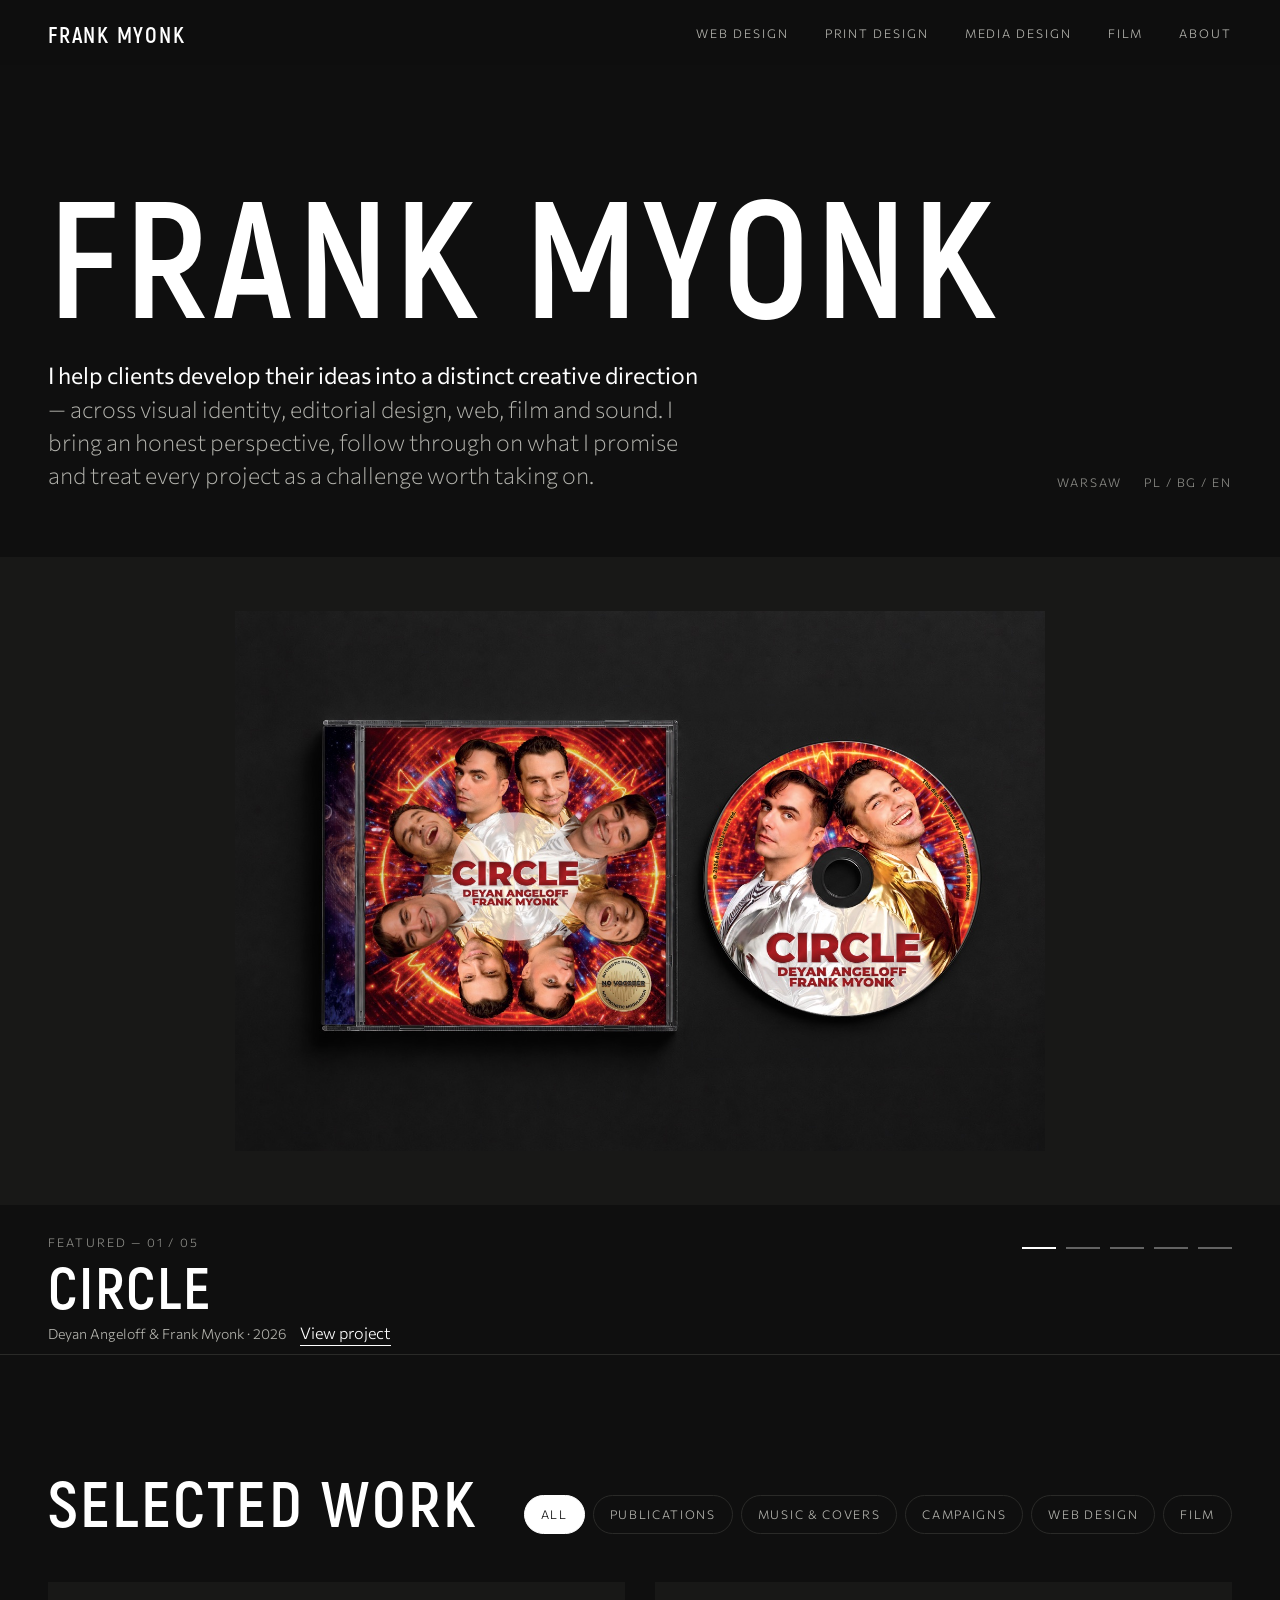
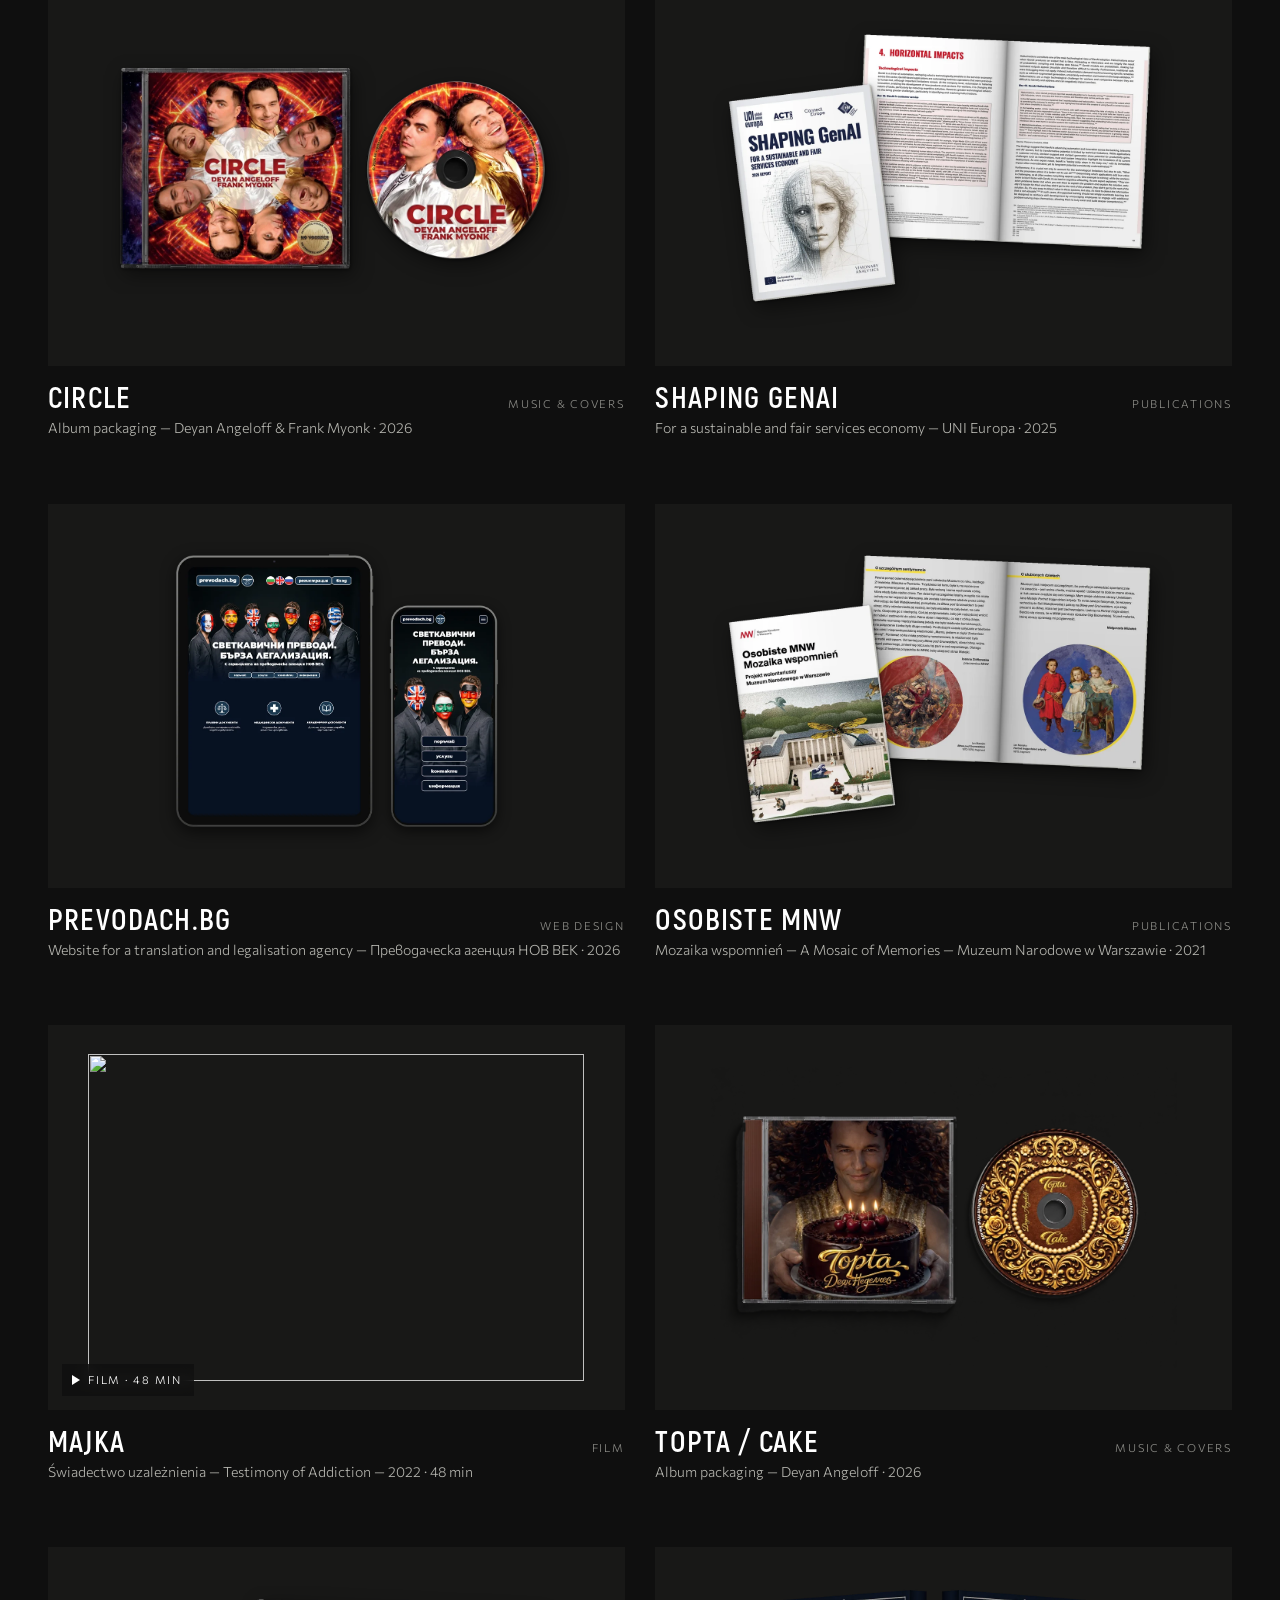
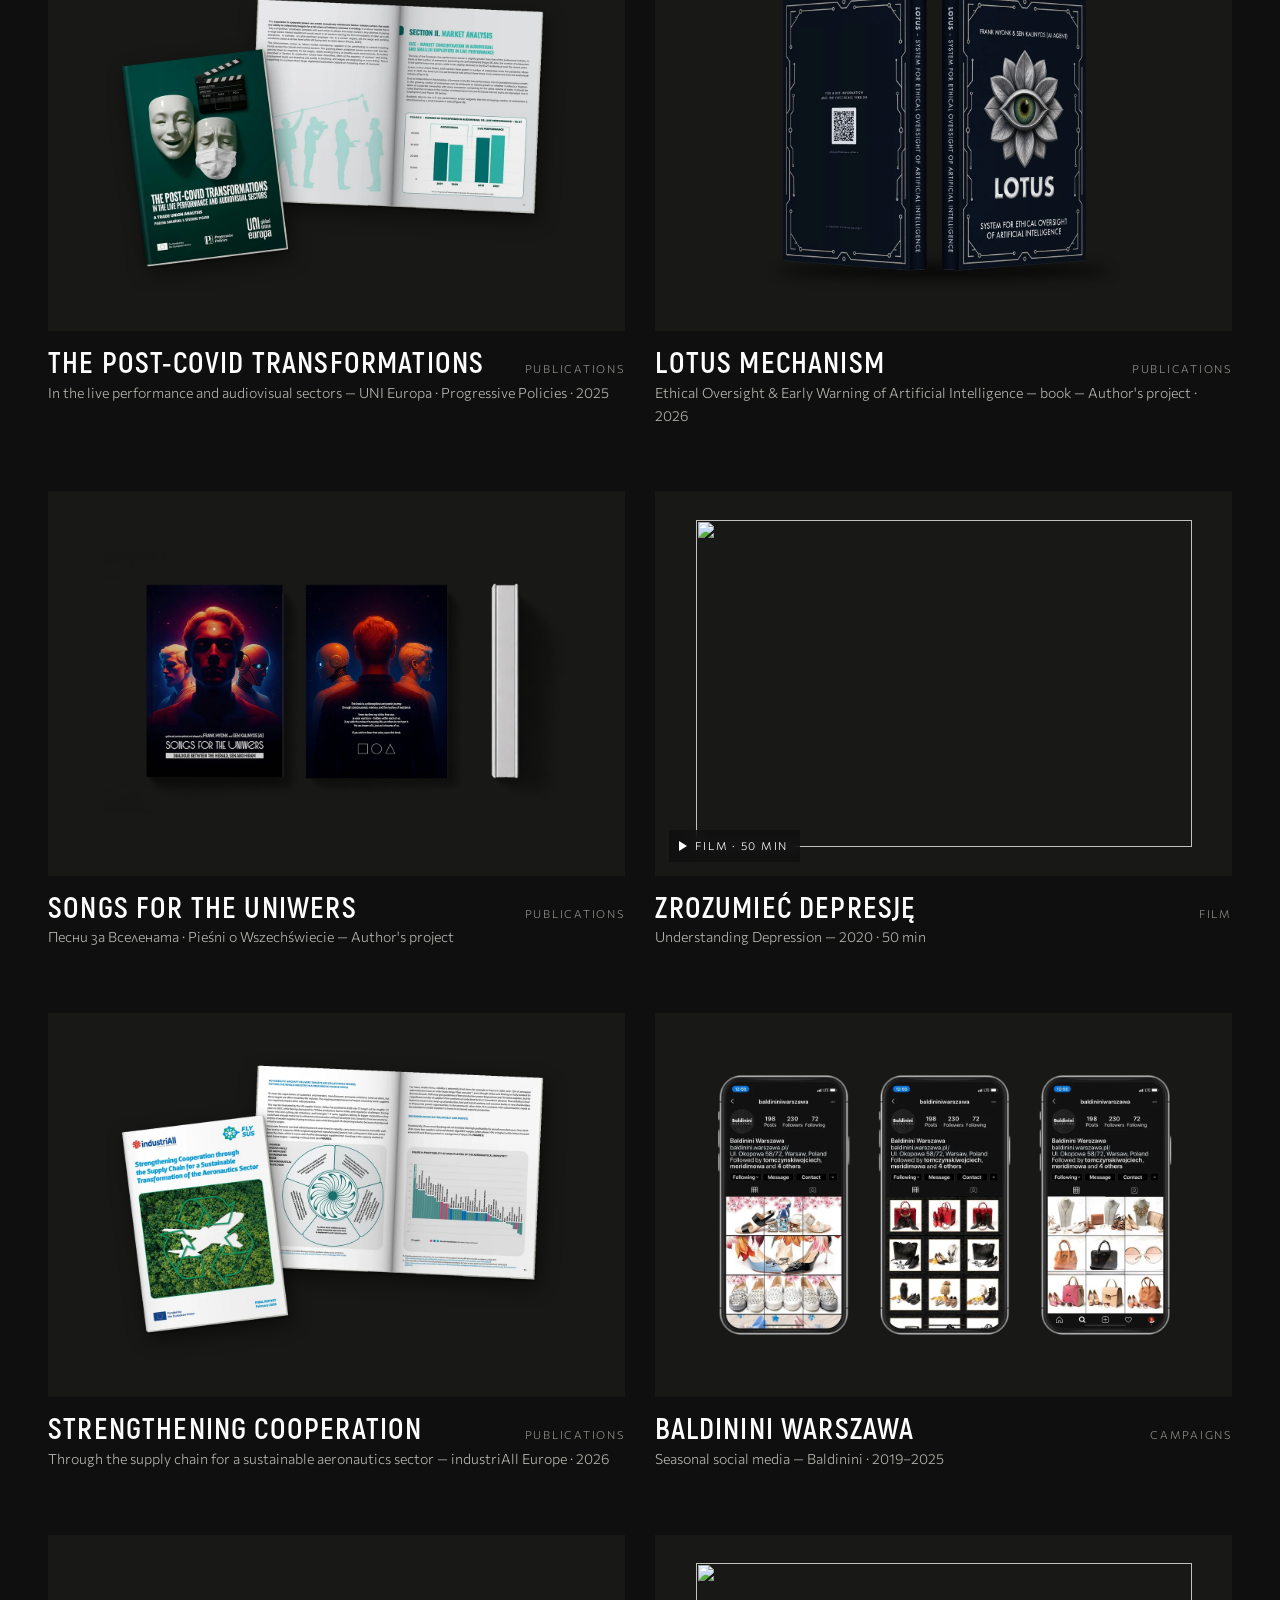
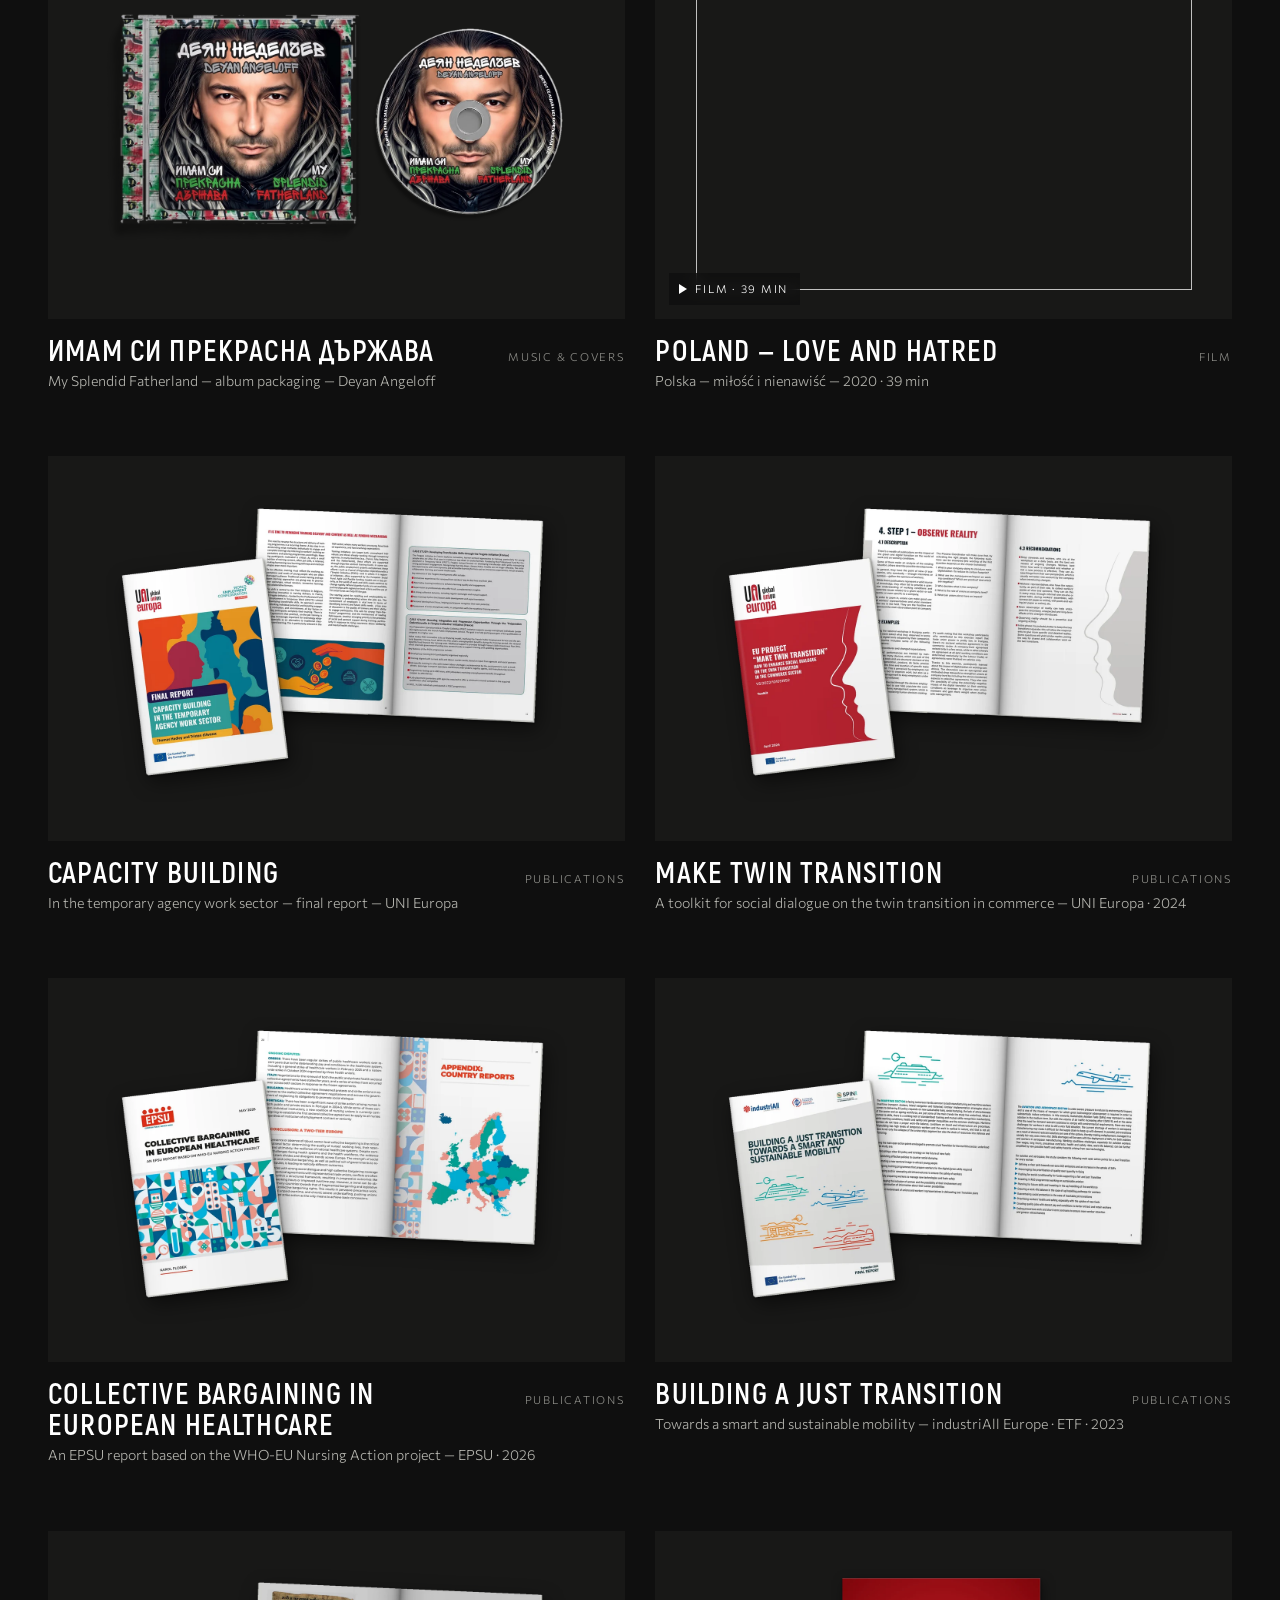
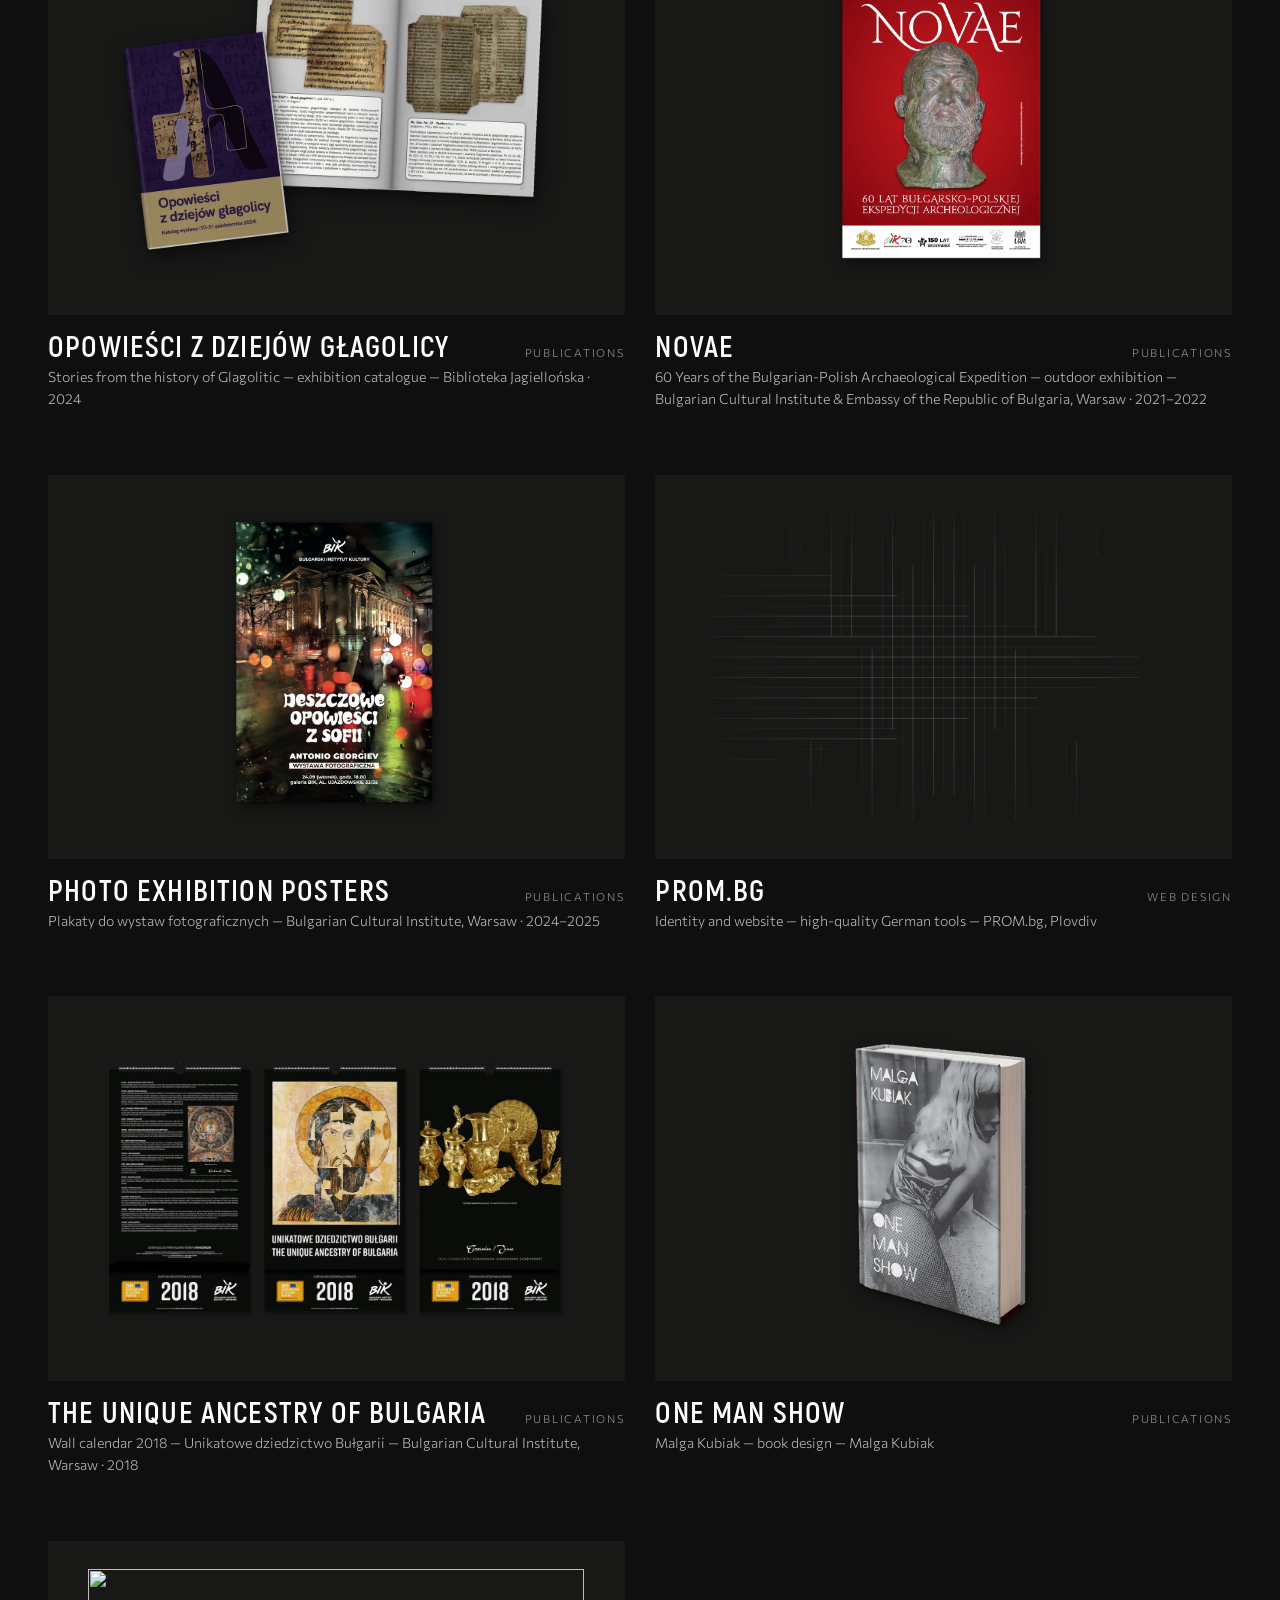
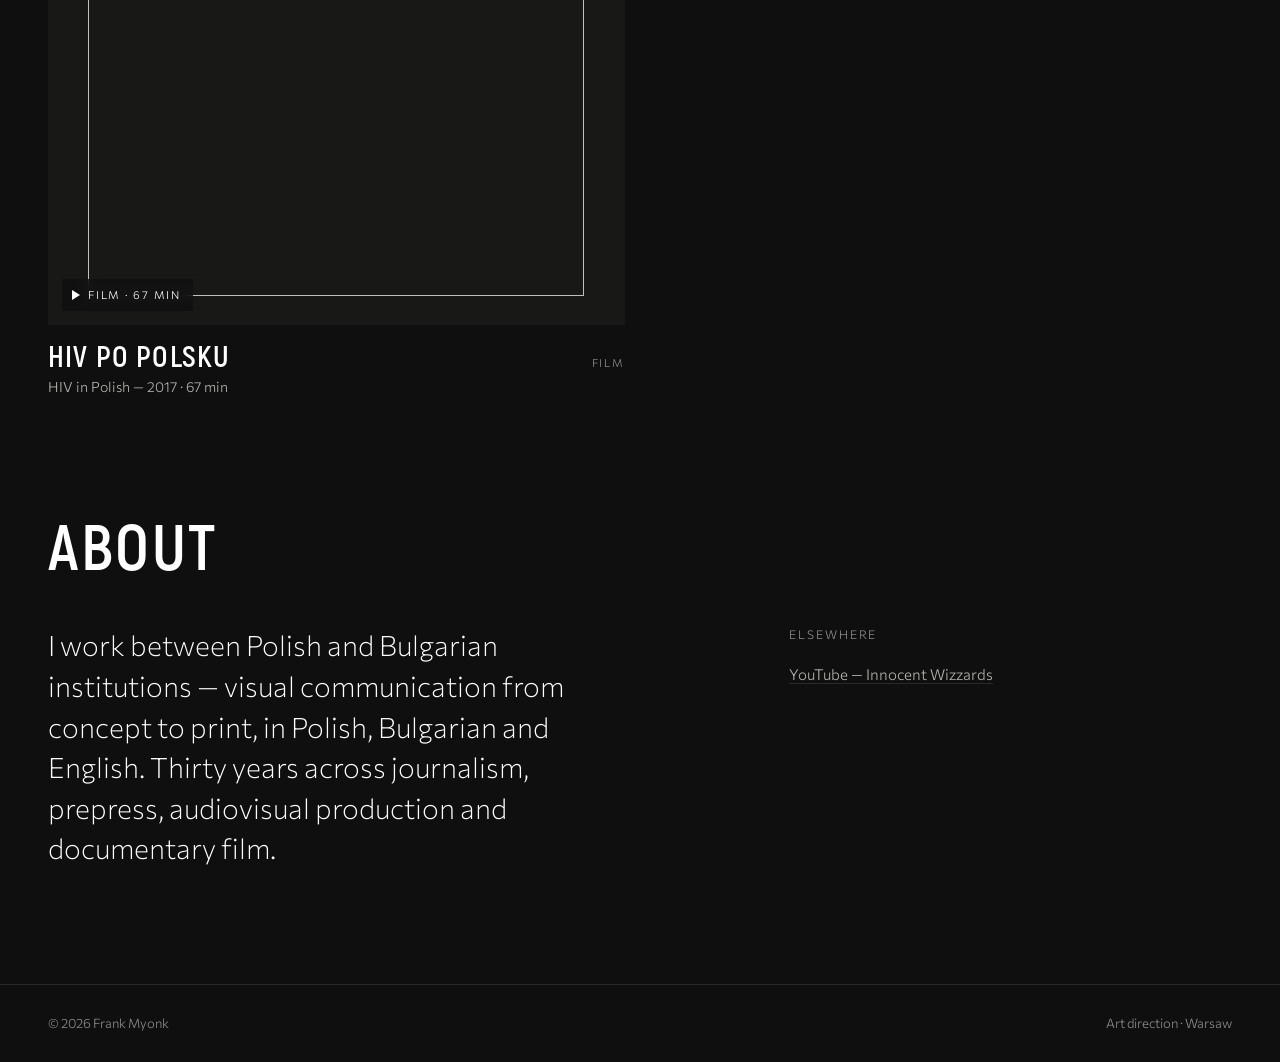
==== commit ced870f3: "LOTUS v4: 109-page mock-up, flipbook 112 pages" ====
--- a/index.html
+++ b/index.html
@@ -537,9 +537,9 @@
      r:"Art direction, cover design", img:[],
      d:"A trade union analysis by Paulina Barańska and Séverine Picard of the post-pandemic transformations in the live performance and audiovisual sectors, with market and labour data and recommendations for trade unions."},
     {id:"lotus", t:"LOTUS Mechanism", g:"Ethical Oversight & Early Warning of Artificial Intelligence — book", c:"Author's project", y:"2026", cat:"pub", sub:"book",
-     view:"book", book:{dir:"img/book/lotus/", n:106, w:1200, h:1705},
+     view:"book", book:{dir:"img/book/lotus/", n:112, w:1200, h:1705},
      r:"Author, concept, book design", img:["lotus-1","lotus-2","lotus-3"],
-     d:"Book design for LOTUS Mechanism, an essay by Frank Myonk and Sen Kalinyos (AI agent) that proposes an independent, three-chamber system for the ethical oversight and early warning of artificial intelligence. A 103-page B5 hardcover mock-up grown out of the essay’s web design: the author’s cover illustration, pages printed in white and gold on matte navy paper, Futura and Source Sans 3, every one of the 48 chapters opening on a right-hand page with a large gold number, framed key sentences and diagrams facing the chapters, the five signal levels as a colour scale and the Lower, Middle and Upper Chambers as a diagram."},
+     d:"Book design for LOTUS Mechanism, an essay by Frank Myonk and Sen Kalinyos (AI agent) that proposes an independent, three-chamber system for the ethical oversight and early warning of artificial intelligence. A 109-page B5 hardcover mock-up grown out of the essay’s web design: the author’s cover illustration, pages printed in white and gold on matte navy paper, Futura and Source Sans 3, every one of the 48 chapters opening on a right-hand page with a large gold number, framed key sentences and diagrams facing the chapters, the five signal levels as a colour scale and the Lower, Middle and Upper Chambers as a diagram."},
     {id:"songs", t:"Songs for the Uniwers", g:"Песни за Вселената · Pieśni o Wszechświecie", c:"Author's project", y:"", cat:"pub", sub:"book",
      r:"Author, concept, book design", img:["songs-1","songs-2","songs-3","songs-4"],
      d:"A philosophical and poetic book: a dialogue between the Herald, Sen and Hiram, gathered by Frank Myonk and reshaped together with Sen Kalinyos (AI). Editions in English, Bulgarian and Polish."},
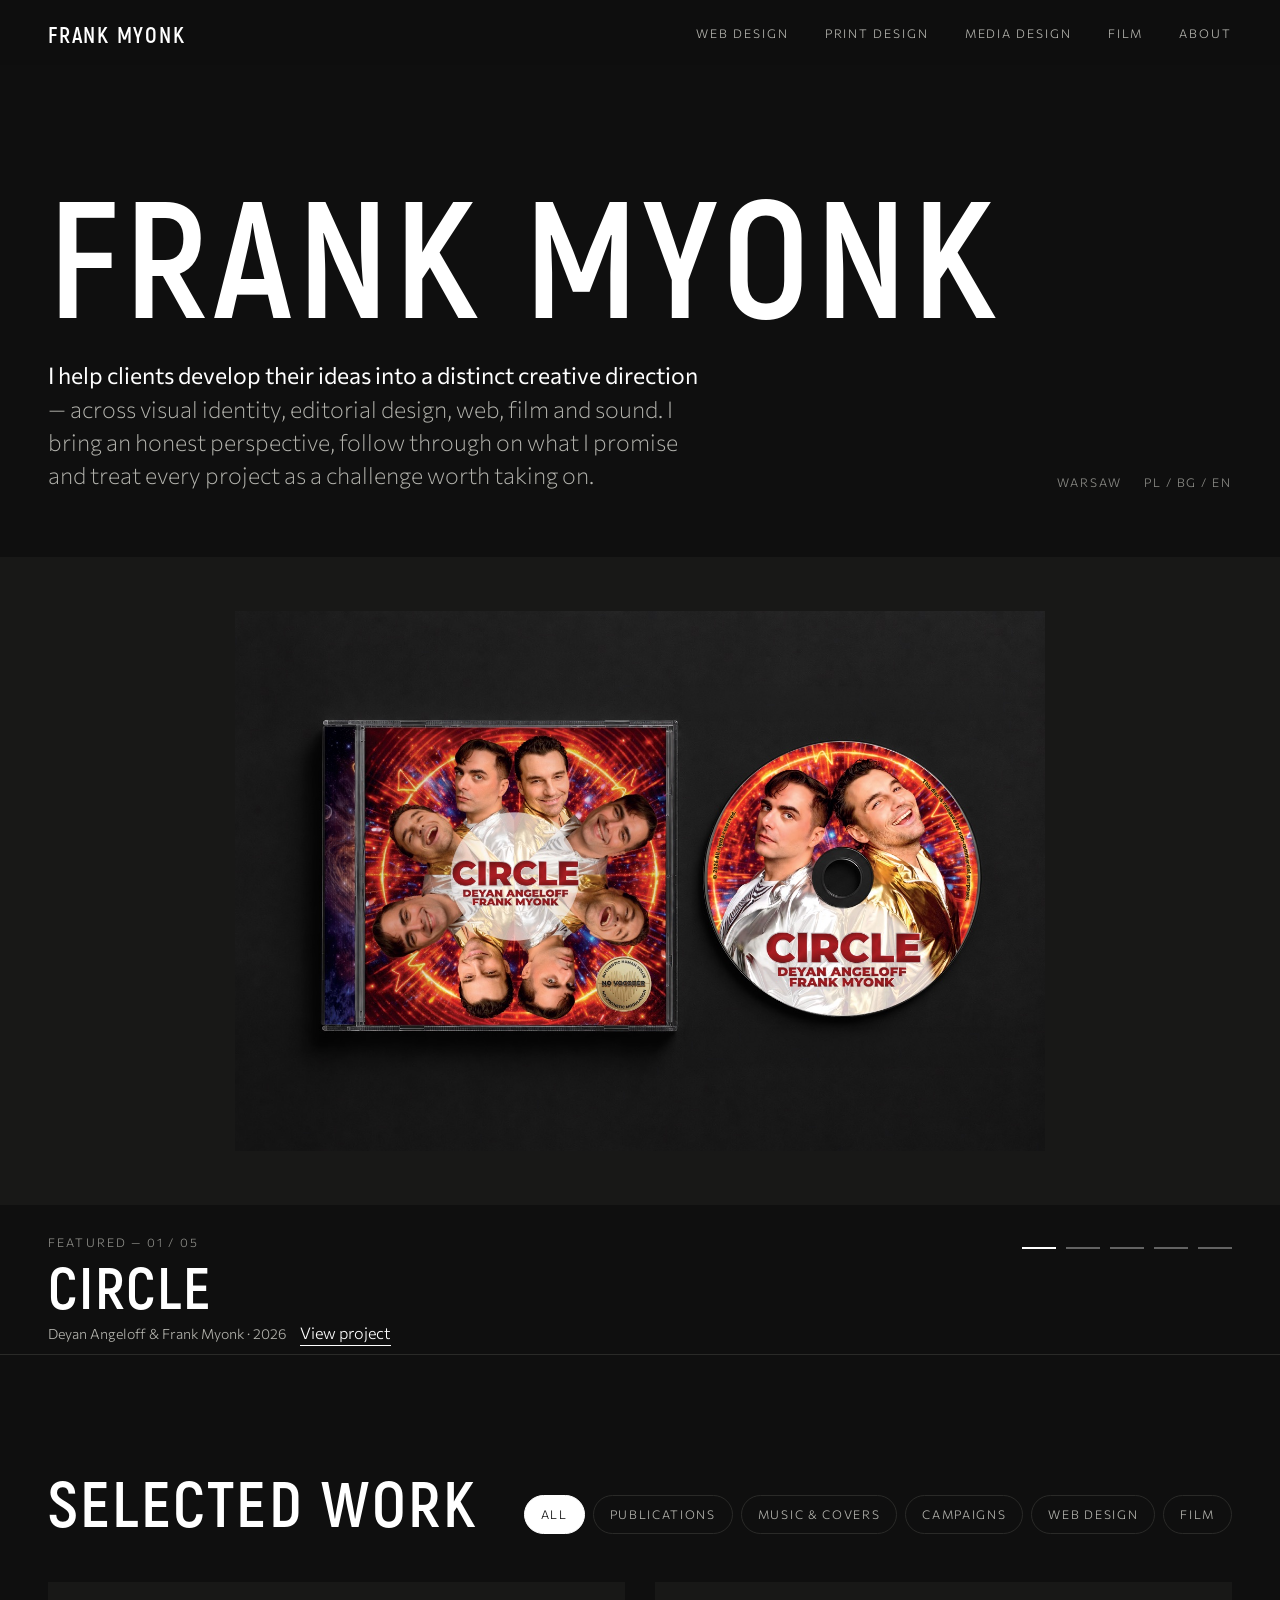
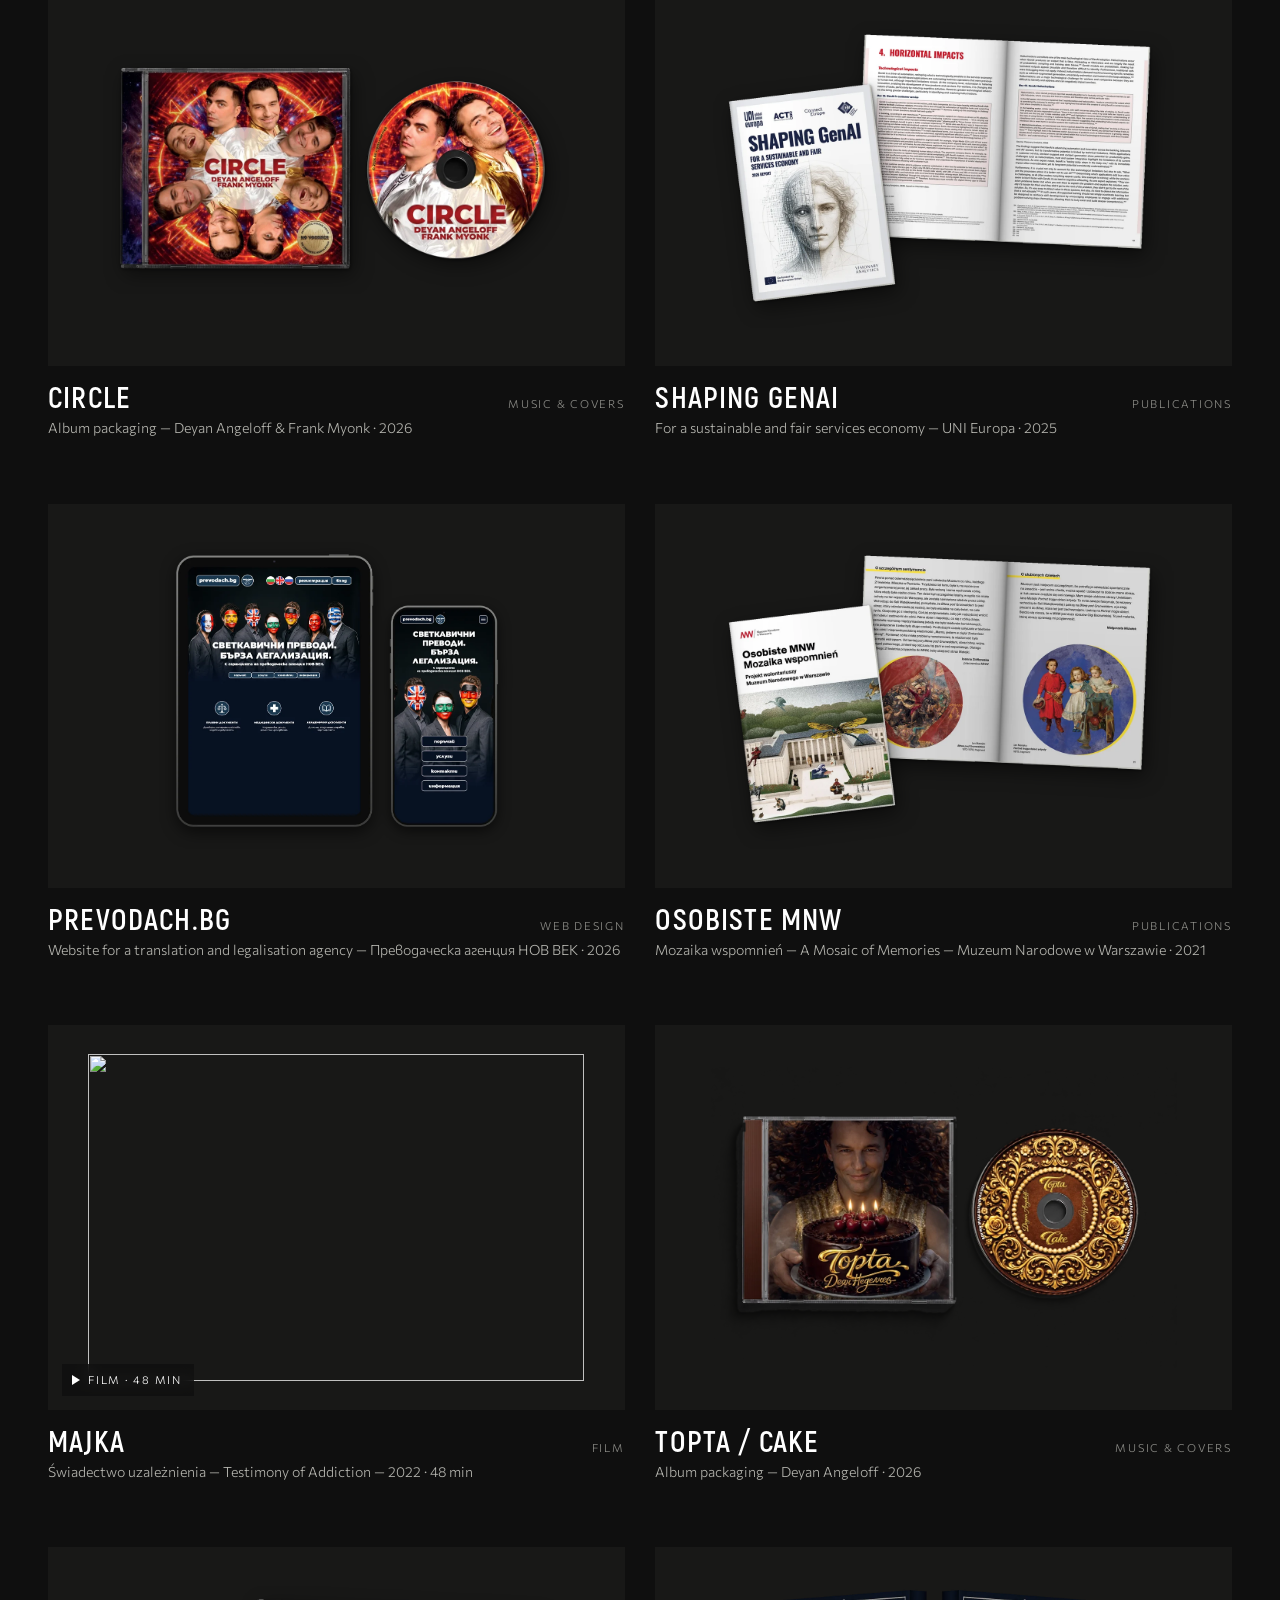
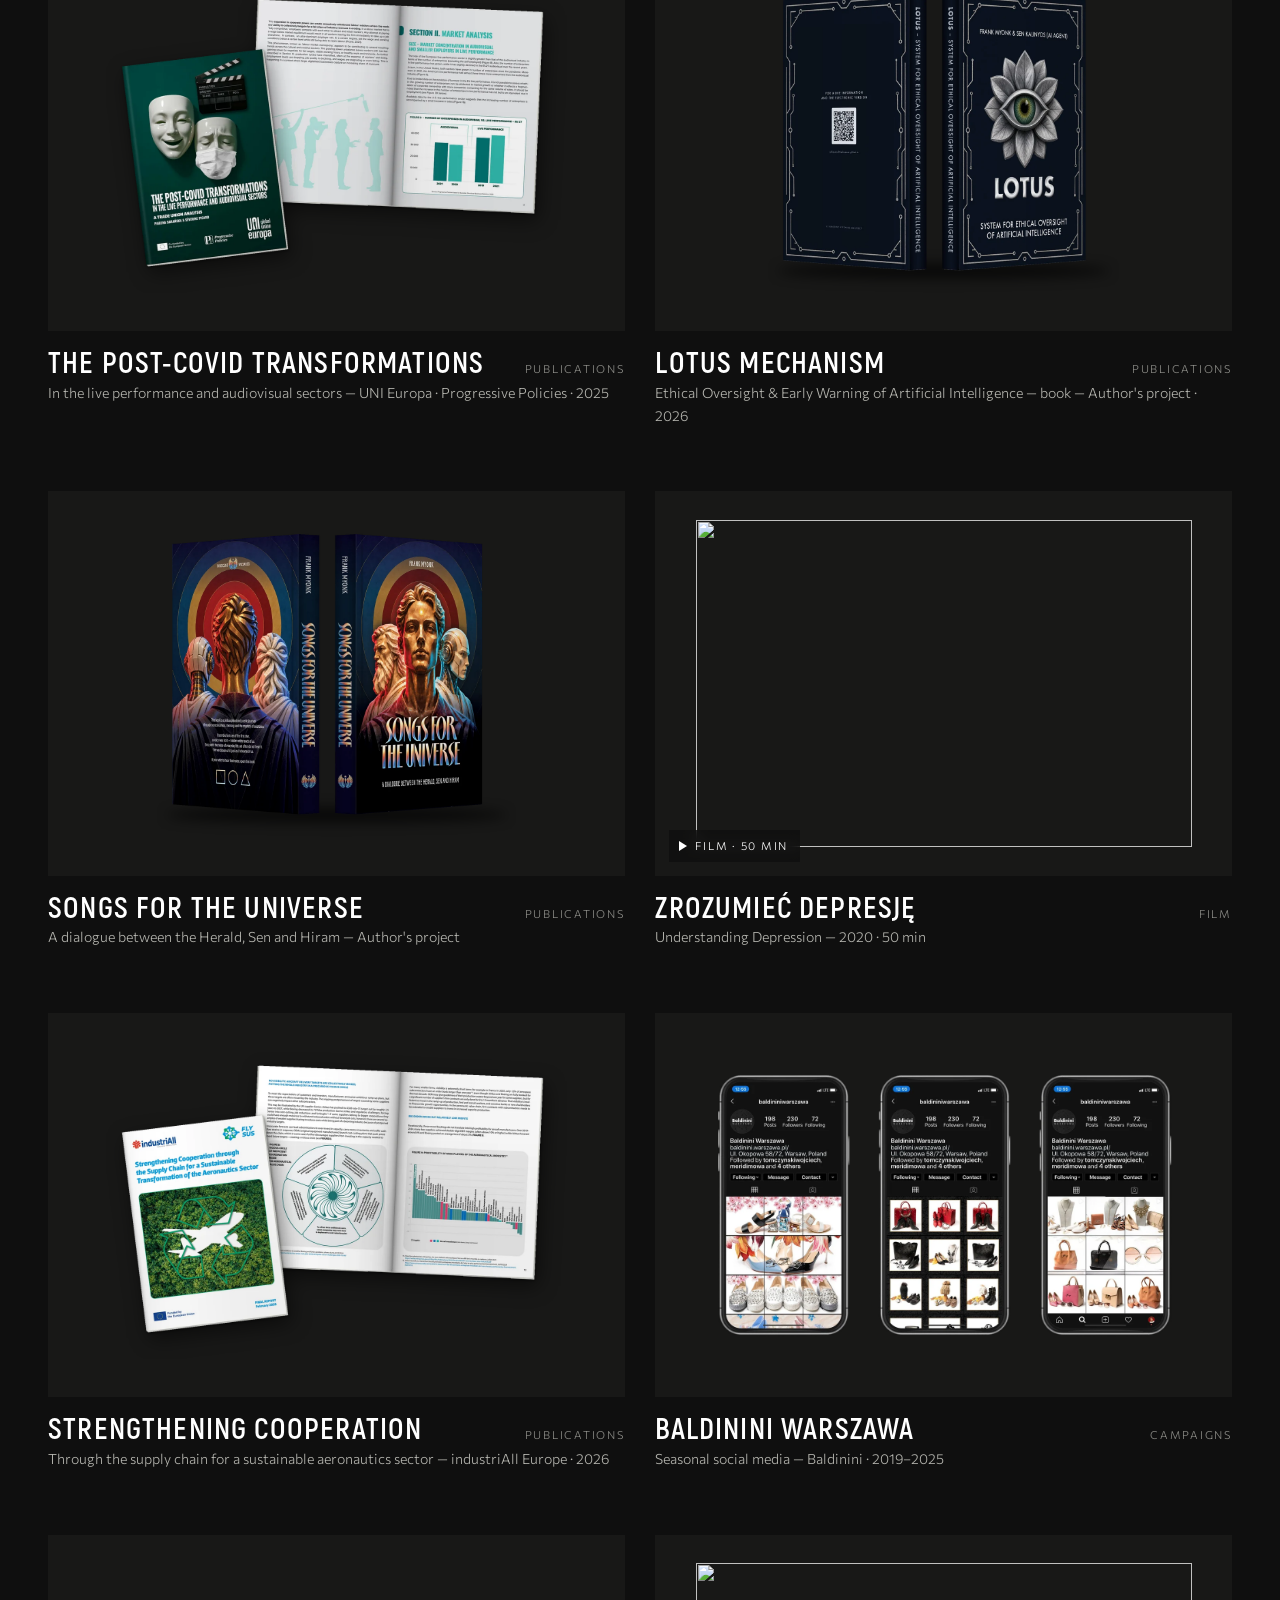
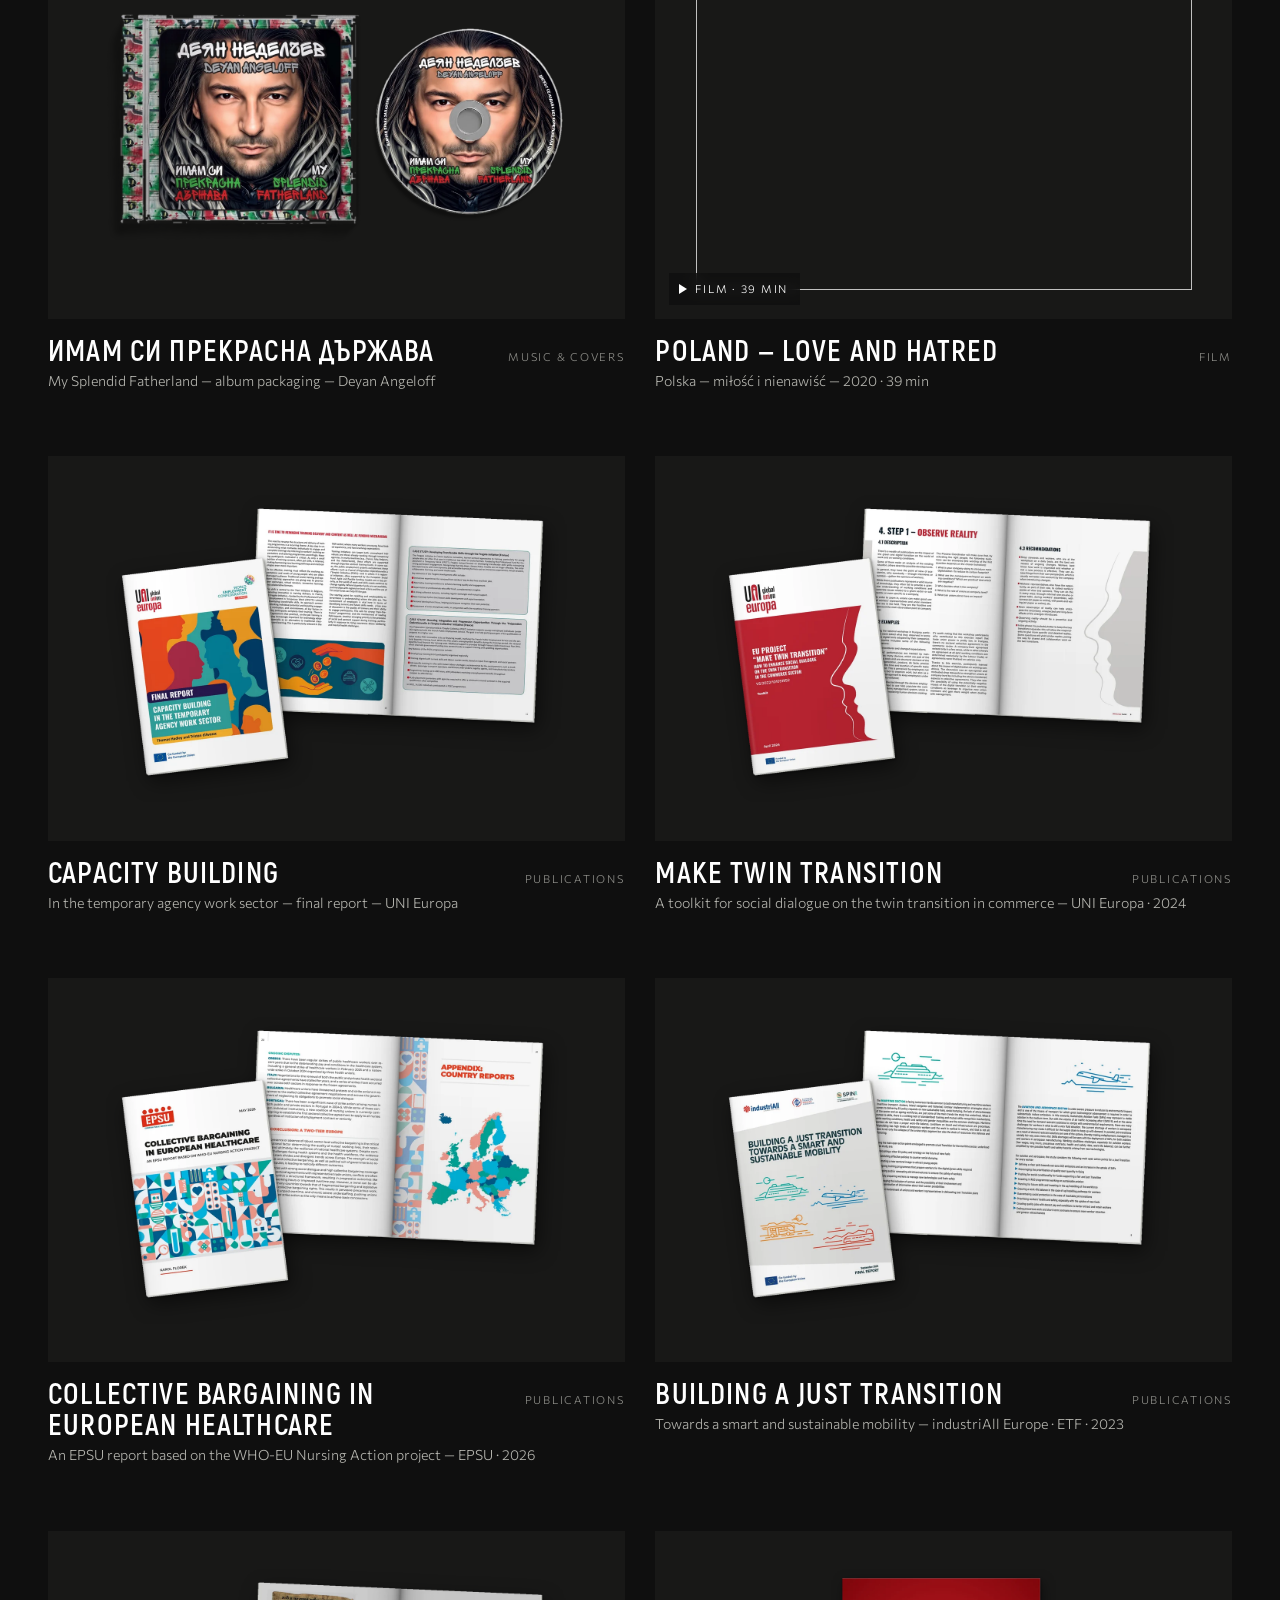
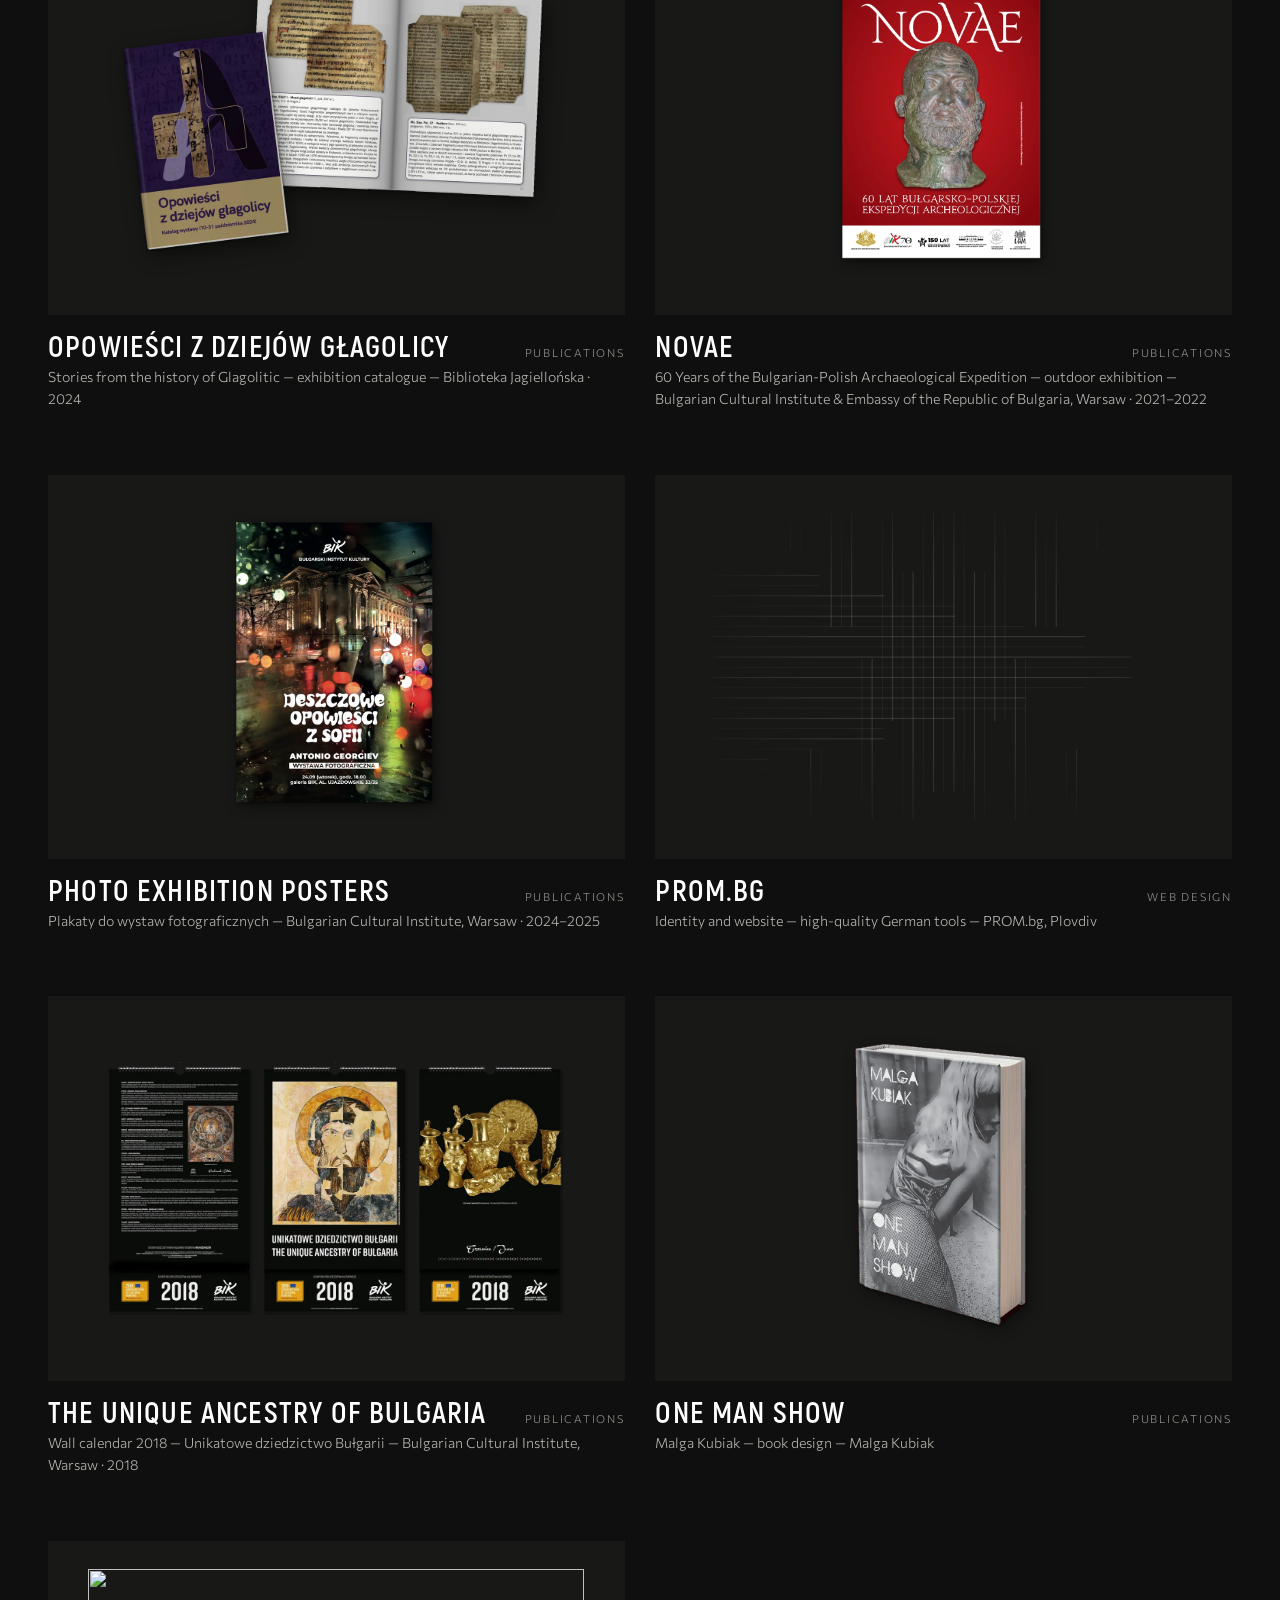
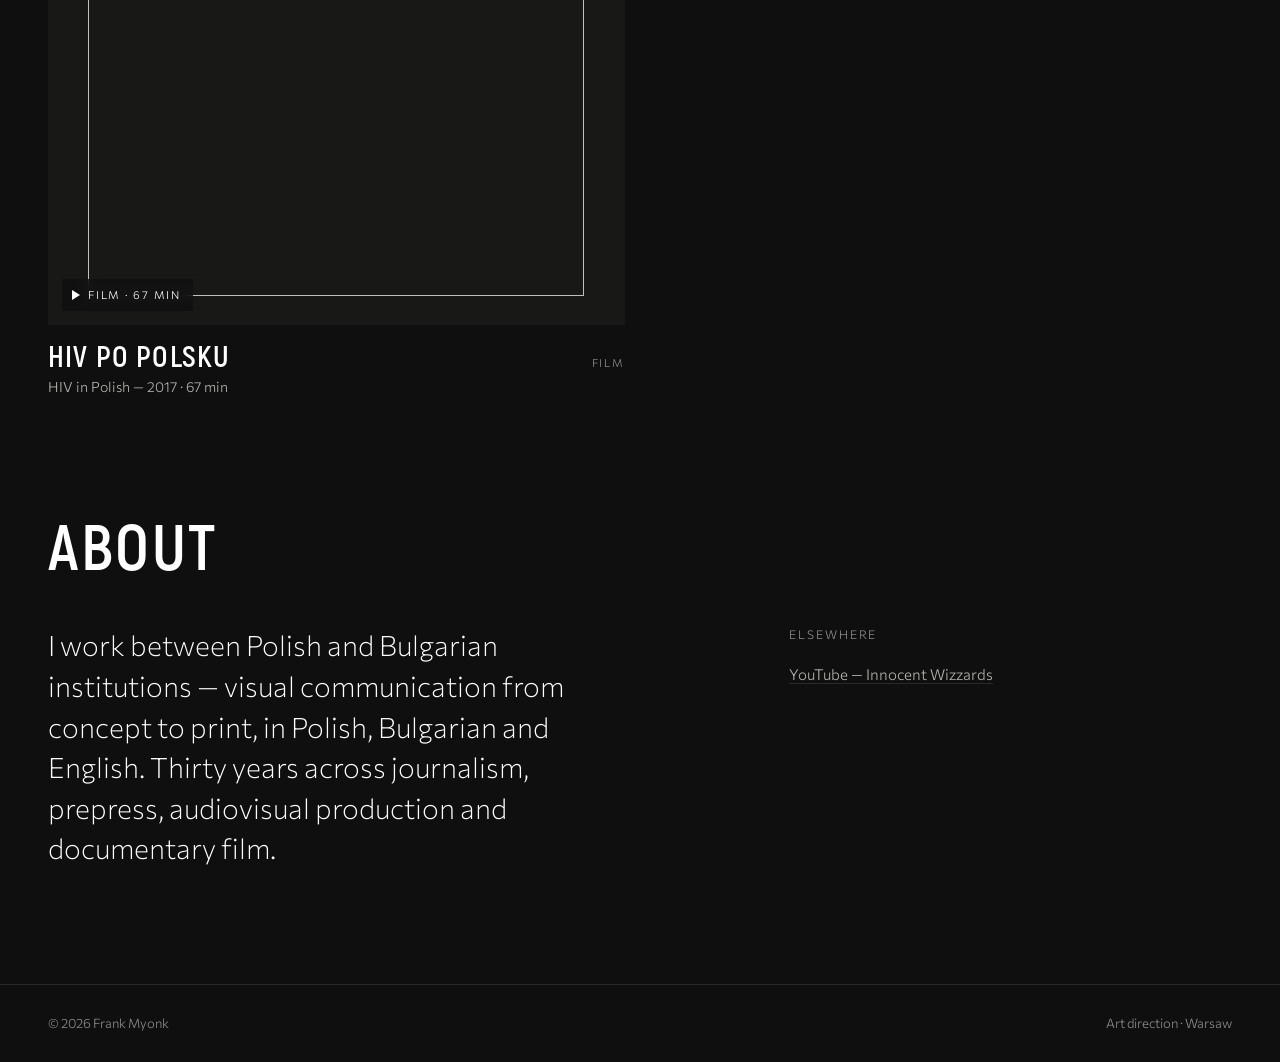
==== commit 2f8979a6: "Songs for the Universe: new cover, title corrected" ====
--- a/index.html
+++ b/index.html
@@ -540,9 +540,9 @@
      view:"book", book:{dir:"img/book/lotus/", n:112, w:1200, h:1705},
      r:"Author, concept, book design", img:["lotus-1","lotus-2","lotus-3"],
      d:"Book design for LOTUS Mechanism, an essay by Frank Myonk and Sen Kalinyos (AI agent) that proposes an independent, three-chamber system for the ethical oversight and early warning of artificial intelligence. A 109-page B5 hardcover mock-up grown out of the essay’s web design: the author’s cover illustration, pages printed in white and gold on matte navy paper, Futura and Source Sans 3, every one of the 48 chapters opening on a right-hand page with a large gold number, framed key sentences and diagrams facing the chapters, the five signal levels as a colour scale and the Lower, Middle and Upper Chambers as a diagram."},
-    {id:"songs", t:"Songs for the Uniwers", g:"Песни за Вселената · Pieśni o Wszechświecie", c:"Author's project", y:"", cat:"pub", sub:"book",
+    {id:"songs", t:"Songs for the Universe", g:"A dialogue between the Herald, Sen and Hiram", c:"Author's project", y:"", cat:"pub", sub:"book",
      r:"Author, concept, book design", img:["songs-1","songs-2","songs-3","songs-4"],
-     d:"A philosophical and poetic book: a dialogue between the Herald, Sen and Hiram, gathered by Frank Myonk and reshaped together with Sen Kalinyos (AI). Editions in English, Bulgarian and Polish."},
+     d:"A philosophical and poetic journey through consciousness, memory and the mystery of existence, gathered by Frank Myonk and reshaped together with Sen Kalinyos (AI). Editions in English, Bulgarian (Песни за Вселената) and Polish (Pieśni o Wszechświecie)."},
     {id:"zrozumiec-depresje", t:"Zrozumieć depresję", g:"Understanding Depression", y:"2020", cat:"film", v:"5wgUc1i6QQM", len:"50 min",
      r:"Direction, production, campaign design", img:["depresja-1","depresja-2","depresja-3","depresja-4"],
      d:"Documentary film premiered at the 11th LGBT Film Festival in Warsaw (Kinoteka, 22 September 2020). The campaign included a B1 poster and an Instagram series. English subtitles."},
@@ -605,7 +605,7 @@
   var HERO = {"lotus":"lotus","glagolica":"glagolica","uni-twin":"uni-twin","epsu-bargaining":"epsu-bargaining","industriall-jt":"industriall-jt","circle":"circle","shaping-genai":"genai","cake":"cake","post-covid":"postcovid","songs":"songs","fly-sus":"flysus",
               "baldinini":"baldinini","my-splendid-fatherland":"fatherland","capacity-building":"capacity","prevodach-bg":"prevodach","osobiste-mnw":"mnw","calendar-2018":"kal2018","novae":"novae","exhibition-posters":"exposters","prom-bg":"prom-web","oms":"oms"};
 
-  var DIM = {"lotus-hero":[2000,1333],"lotus-1":[1800,1200],"lotus-2":[1800,1200],"lotus-3":[1800,1200],"exposters-hero":[2000,1000],"exposters-1":[1120,1600],"exposters-2":[1120,1600],"exposters-3":[1120,1600],"exposters-4":[1120,1600],"novae-hero":[2000,1263],"novae-1":[1130,1600],"novae-2":[1130,1600],"novae-3":[1130,1600],"novae-4":[1130,1600],"baldinini-ig":[2000,1197],"kal2018-hero":[2000,1333],"kal2018-1":[1110,1600],"kal2018-2":[1110,1600],"kal2018-3":[1110,1600],"kal2018-4":[1110,1600],"kal2018-5":[1110,1600],"kal2018-6":[1110,1600],"oms-hero":[1111,741],"oms-1":[1111,833],"oms-2":[833,833],"oms-3":[833,833],"oms-4":[1111,833],"glagolica-hero":[2000,1333],"uni-twin-hero":[2000,1333],"epsu-bargaining-hero":[2000,1333],"industriall-jt-hero":[2000,1333],"baldinini-1":[1800,1285],"baldinini-2":[1400,1400],"baldinini-3":[845,1400],"baldinini-4":[1400,1400],"baldinini-5":[1400,1400],"baldinini-6":[1139,500],"baldinini-7":[1800,666],"baldinini-hero":[2000,1125],"cake-1":[1536,1024],"cake-2":[1536,1024],"cake-3":[1536,1024],"cake-4":[1536,1024],"cake-hero":[2000,1333],"capacity-1":[1800,1200],"capacity-hero":[2000,1333],"circle-1":[1536,1024],"circle-2":[1536,1024],"circle-3":[1536,1024],"circle-hero":[1536,1024],"depresja-1":[1120,1600],"depresja-2":[1400,1400],"depresja-3":[1400,1400],"depresja-4":[1400,1400],"fatherland-1":[1536,1024],"fatherland-2":[1536,1024],"fatherland-3":[1536,1024],"fatherland-cover":[1400,1400],"fatherland-hero":[1536,1024],"flysus-hero":[1672,941],"genai-1":[1800,1004],"genai-2":[1800,1200],"genai-hero":[2000,1333],"mnw-hero":[2000,1333],"mnw-1":[1800,1200],"mnw-2":[1800,1200],"mnw-3":[1400,1400],"mnw-4":[1400,1400],"postcovid-hero":[2000,1333],"prevodach-hero":[2000,1333],"prevodach-1":[1400,1400],"prevodach-2":[1400,1400],"songs-1":[693,984],"songs-2":[693,984],"songs-3":[693,984],"songs-4":[693,984],"songs-hero":[1697,954]};
+  var DIM = {"lotus-hero":[2000,1333],"lotus-1":[1800,1200],"lotus-2":[1800,1200],"lotus-3":[1800,1200],"exposters-hero":[2000,1000],"exposters-1":[1120,1600],"exposters-2":[1120,1600],"exposters-3":[1120,1600],"exposters-4":[1120,1600],"novae-hero":[2000,1263],"novae-1":[1130,1600],"novae-2":[1130,1600],"novae-3":[1130,1600],"novae-4":[1130,1600],"baldinini-ig":[2000,1197],"kal2018-hero":[2000,1333],"kal2018-1":[1110,1600],"kal2018-2":[1110,1600],"kal2018-3":[1110,1600],"kal2018-4":[1110,1600],"kal2018-5":[1110,1600],"kal2018-6":[1110,1600],"oms-hero":[1111,741],"oms-1":[1111,833],"oms-2":[833,833],"oms-3":[833,833],"oms-4":[1111,833],"glagolica-hero":[2000,1333],"uni-twin-hero":[2000,1333],"epsu-bargaining-hero":[2000,1333],"industriall-jt-hero":[2000,1333],"baldinini-1":[1800,1285],"baldinini-2":[1400,1400],"baldinini-3":[845,1400],"baldinini-4":[1400,1400],"baldinini-5":[1400,1400],"baldinini-6":[1139,500],"baldinini-7":[1800,666],"baldinini-hero":[2000,1125],"cake-1":[1536,1024],"cake-2":[1536,1024],"cake-3":[1536,1024],"cake-4":[1536,1024],"cake-hero":[2000,1333],"capacity-1":[1800,1200],"capacity-hero":[2000,1333],"circle-1":[1536,1024],"circle-2":[1536,1024],"circle-3":[1536,1024],"circle-hero":[1536,1024],"depresja-1":[1120,1600],"depresja-2":[1400,1400],"depresja-3":[1400,1400],"depresja-4":[1400,1400],"fatherland-1":[1536,1024],"fatherland-2":[1536,1024],"fatherland-3":[1536,1024],"fatherland-cover":[1400,1400],"fatherland-hero":[1536,1024],"flysus-hero":[1672,941],"genai-1":[1800,1004],"genai-2":[1800,1200],"genai-hero":[2000,1333],"mnw-hero":[2000,1333],"mnw-1":[1800,1200],"mnw-2":[1800,1200],"mnw-3":[1400,1400],"mnw-4":[1400,1400],"postcovid-hero":[2000,1333],"prevodach-hero":[2000,1333],"prevodach-1":[1400,1400],"prevodach-2":[1400,1400],"songs-1":[1800,1200],"songs-2":[2000,1344],"songs-3":[947,1344],"songs-4":[947,1344],"songs-hero":[2000,1333]};
 
   function esc(s){return String(s).replace(/&/g,"&amp;").replace(/</g,"&lt;").replace(/>/g,"&gt;").replace(/"/g,"&quot;");}
   /* Cyrillic runs get lang="bg" so Akrobat switches to its Bulgarian letterforms (locl BGR) */
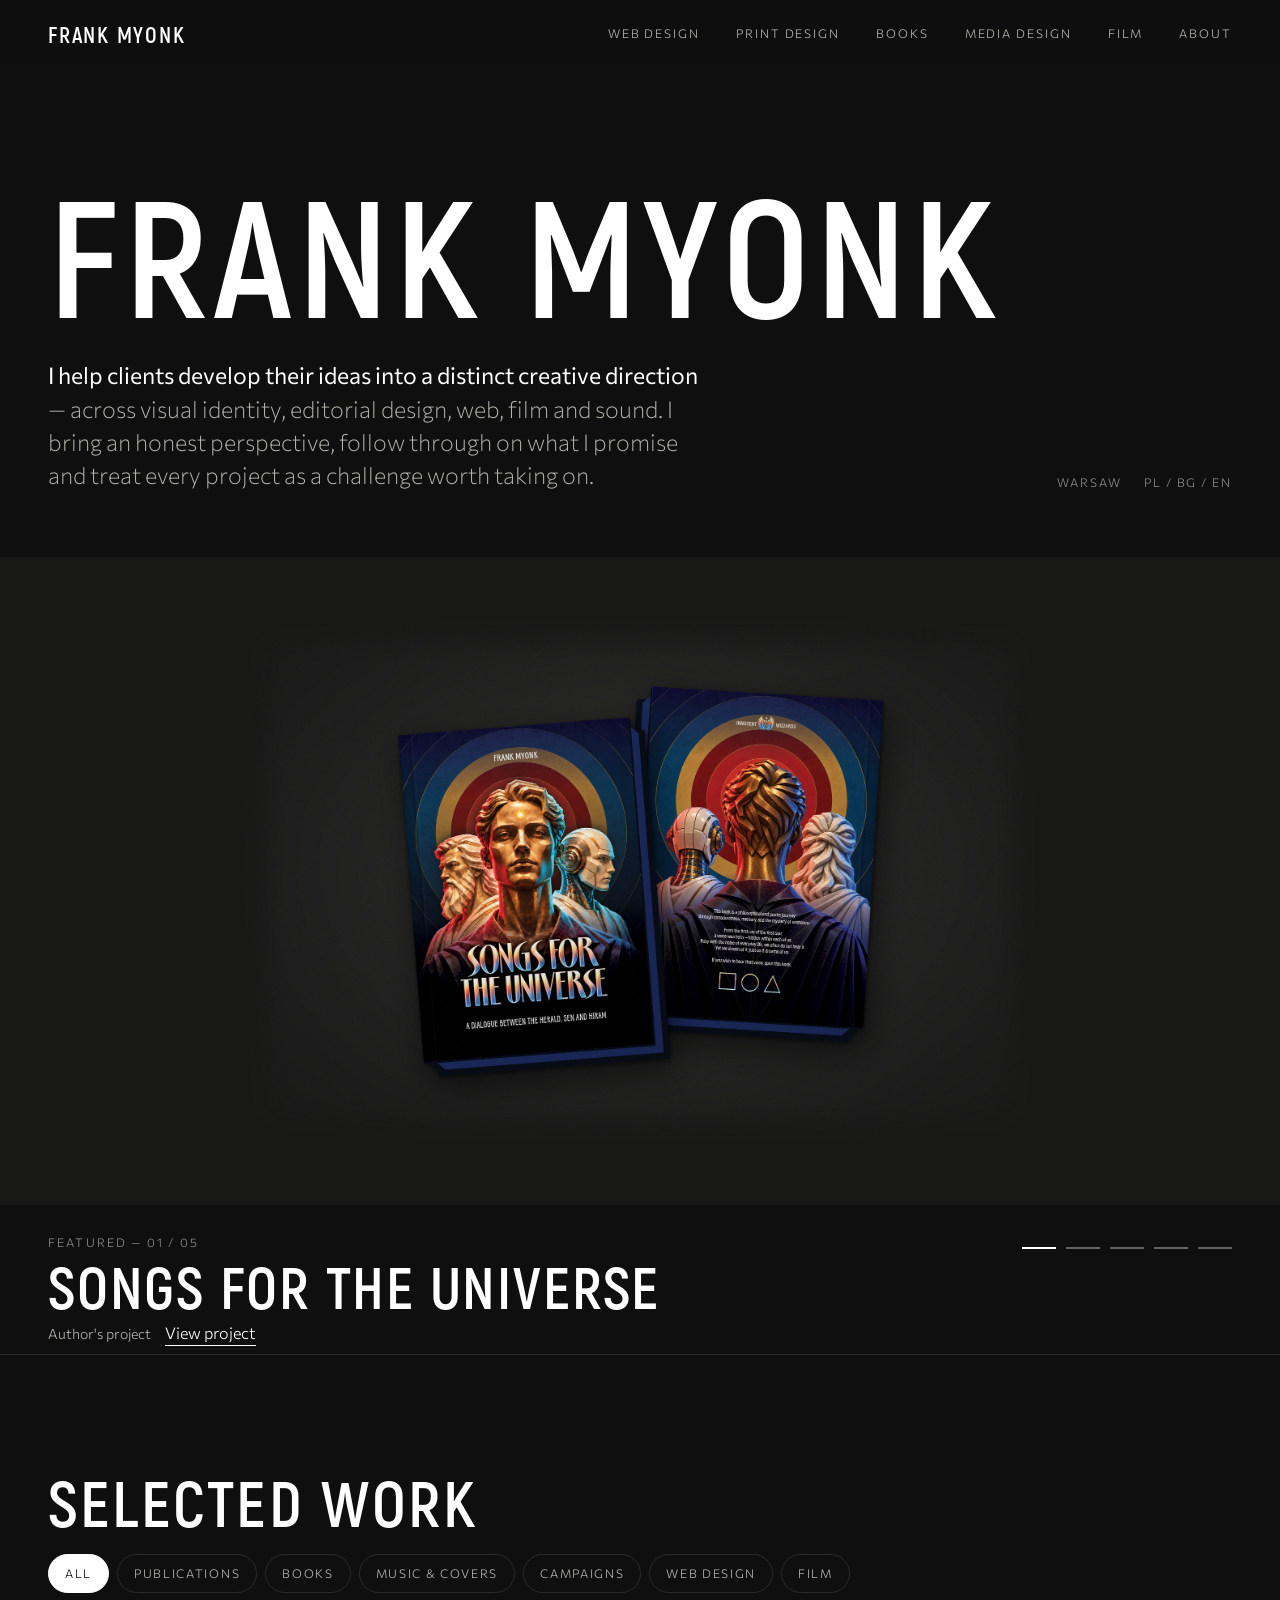
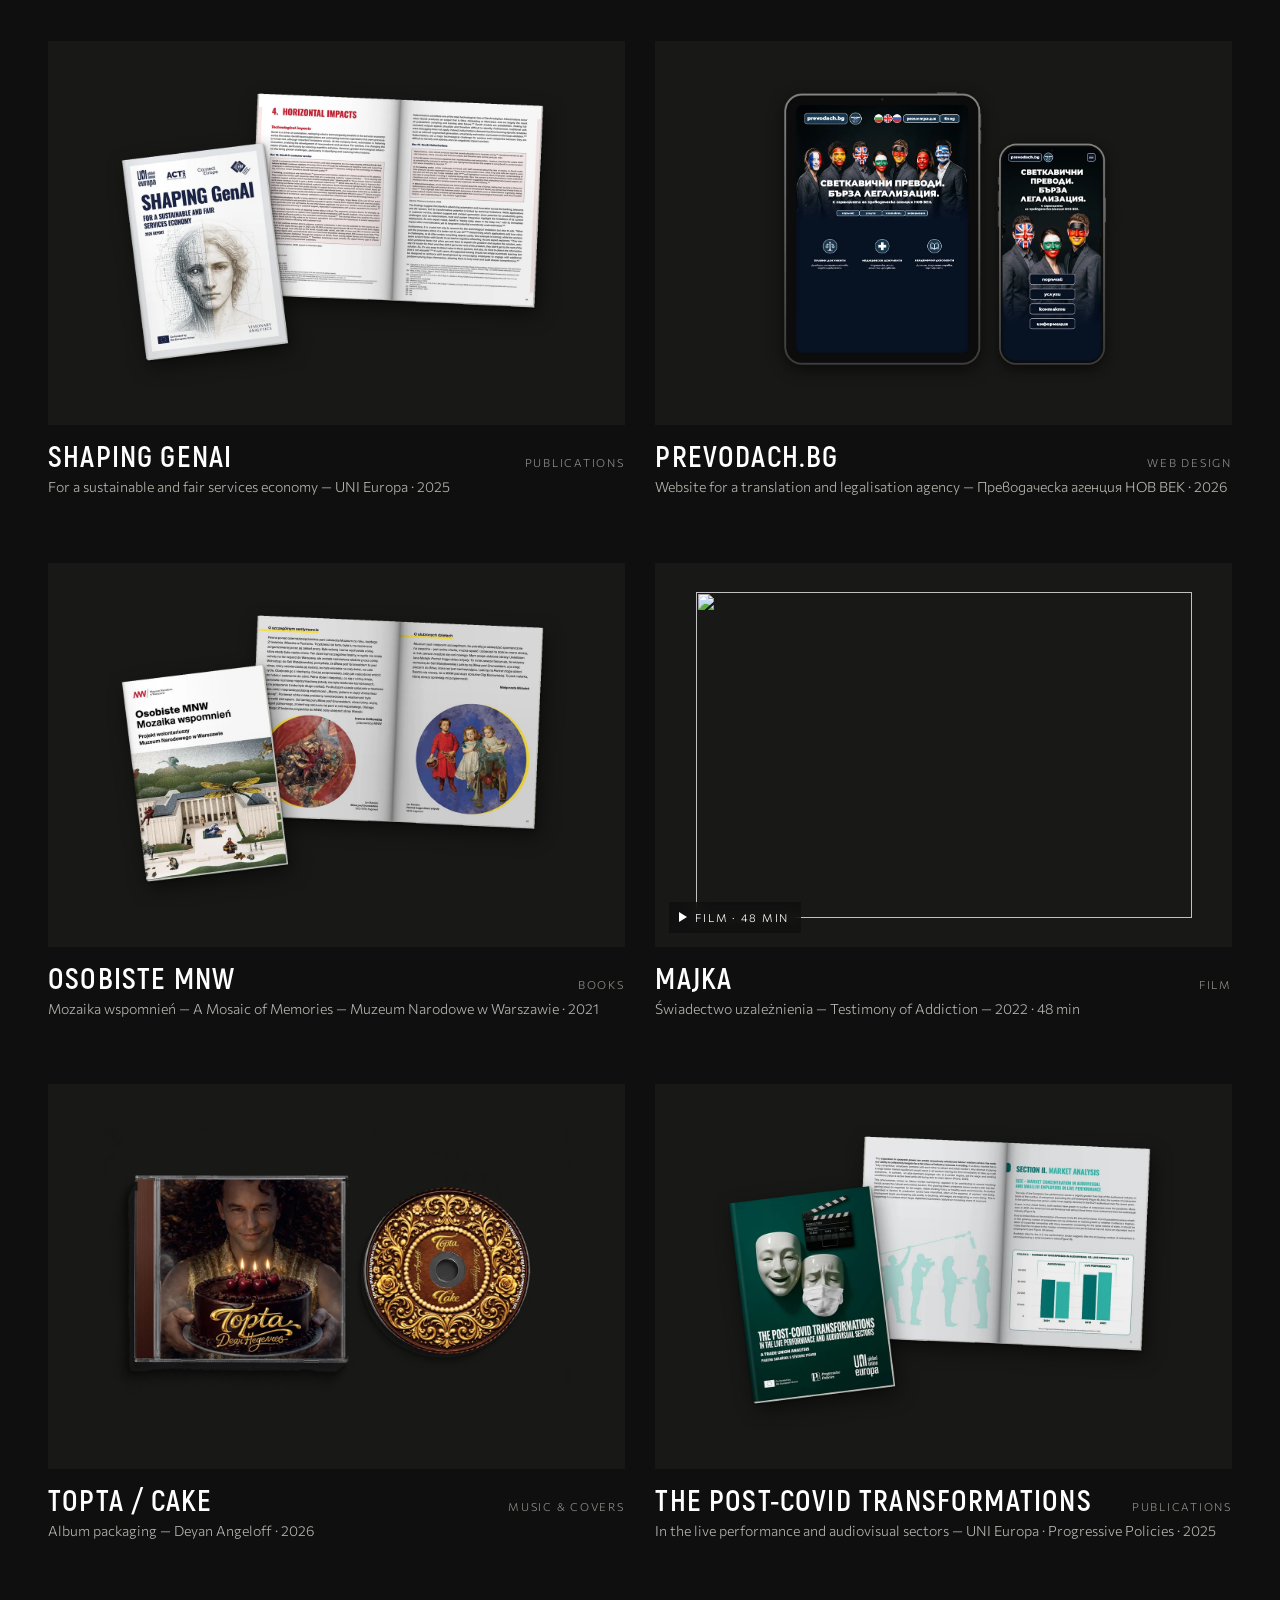
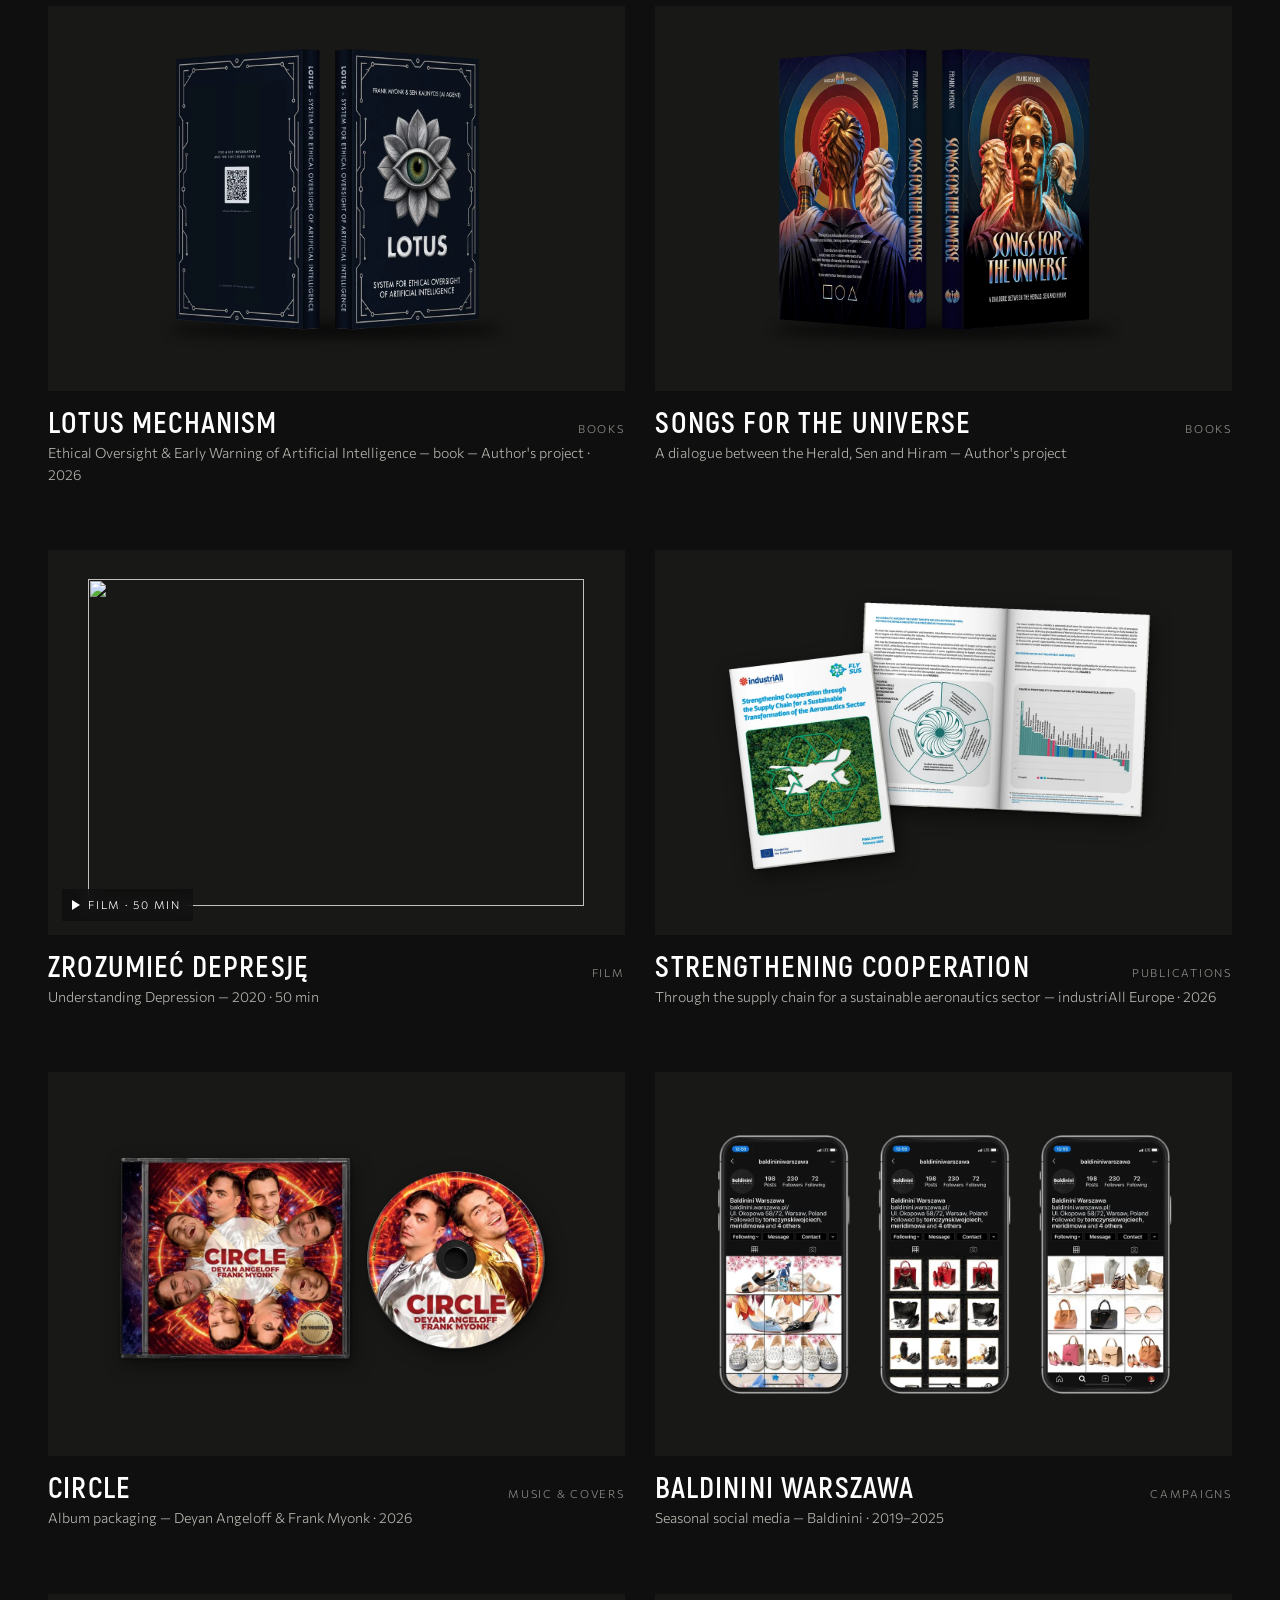
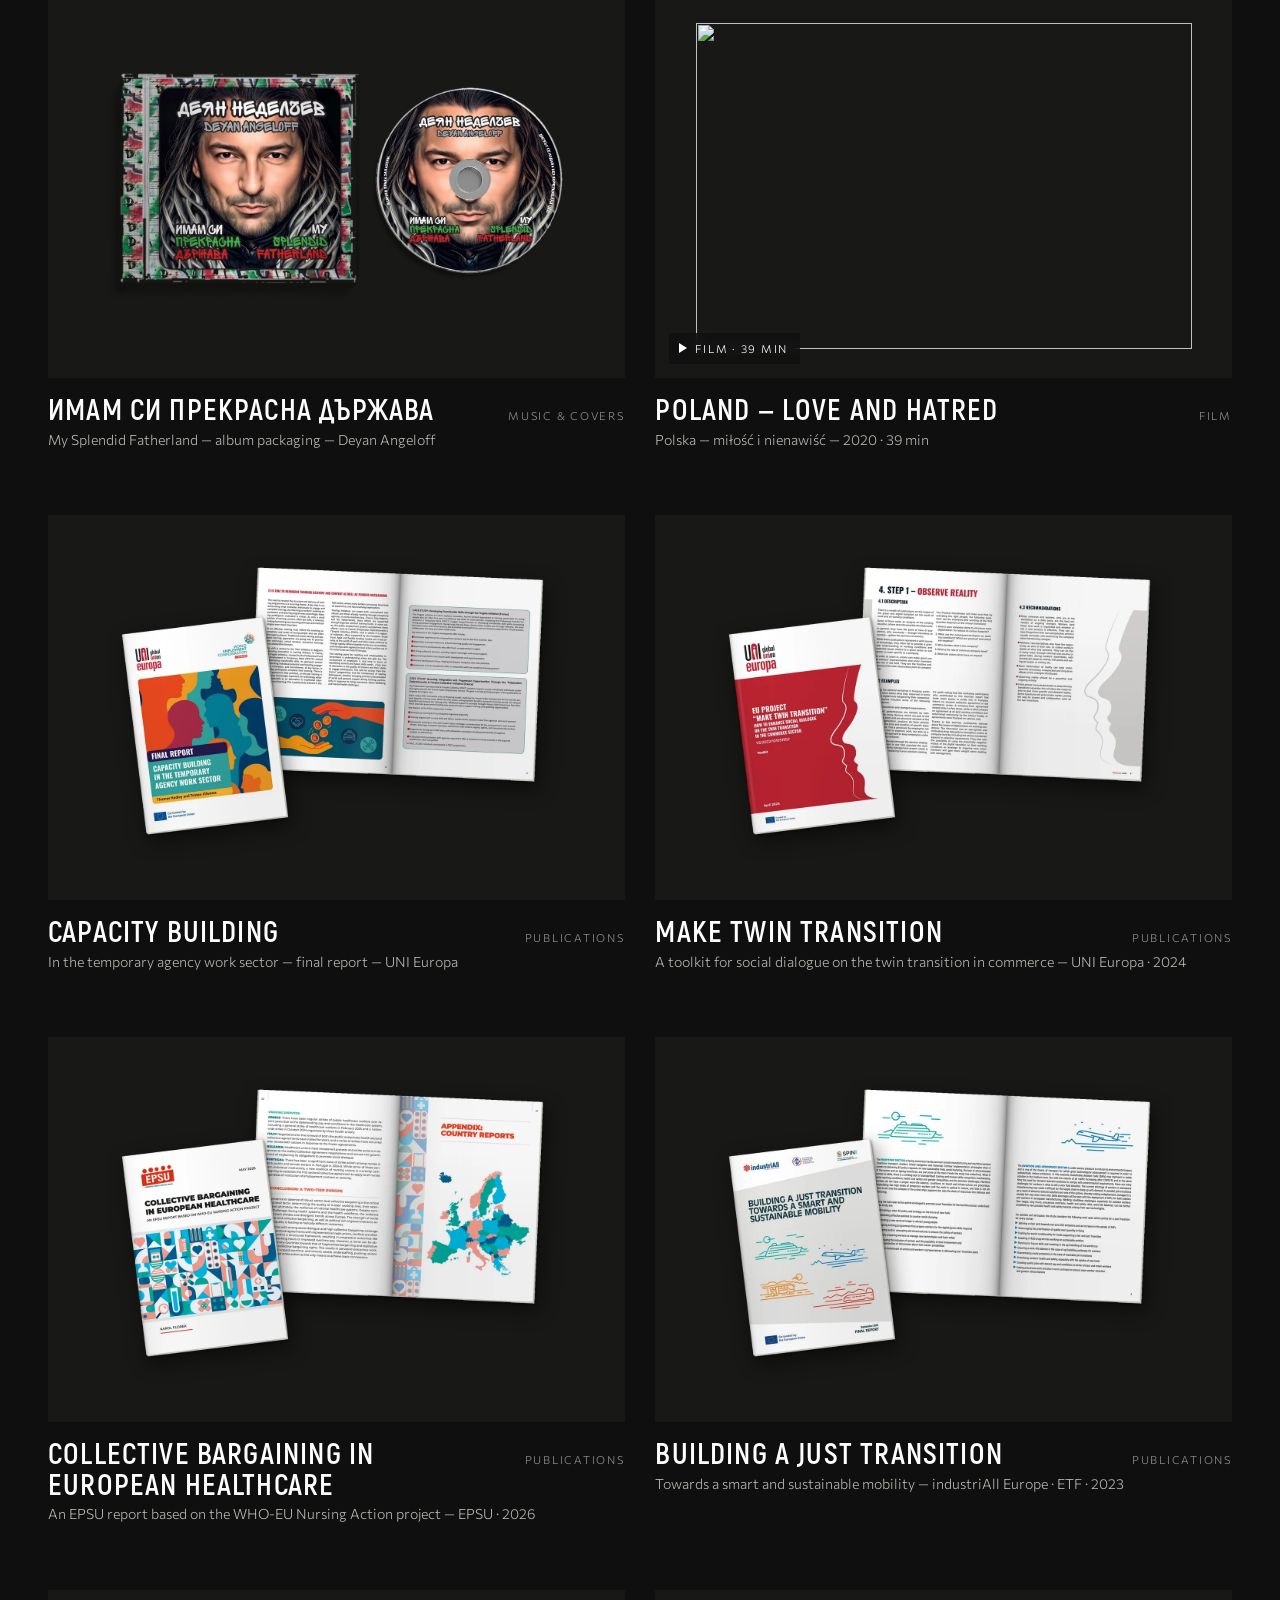
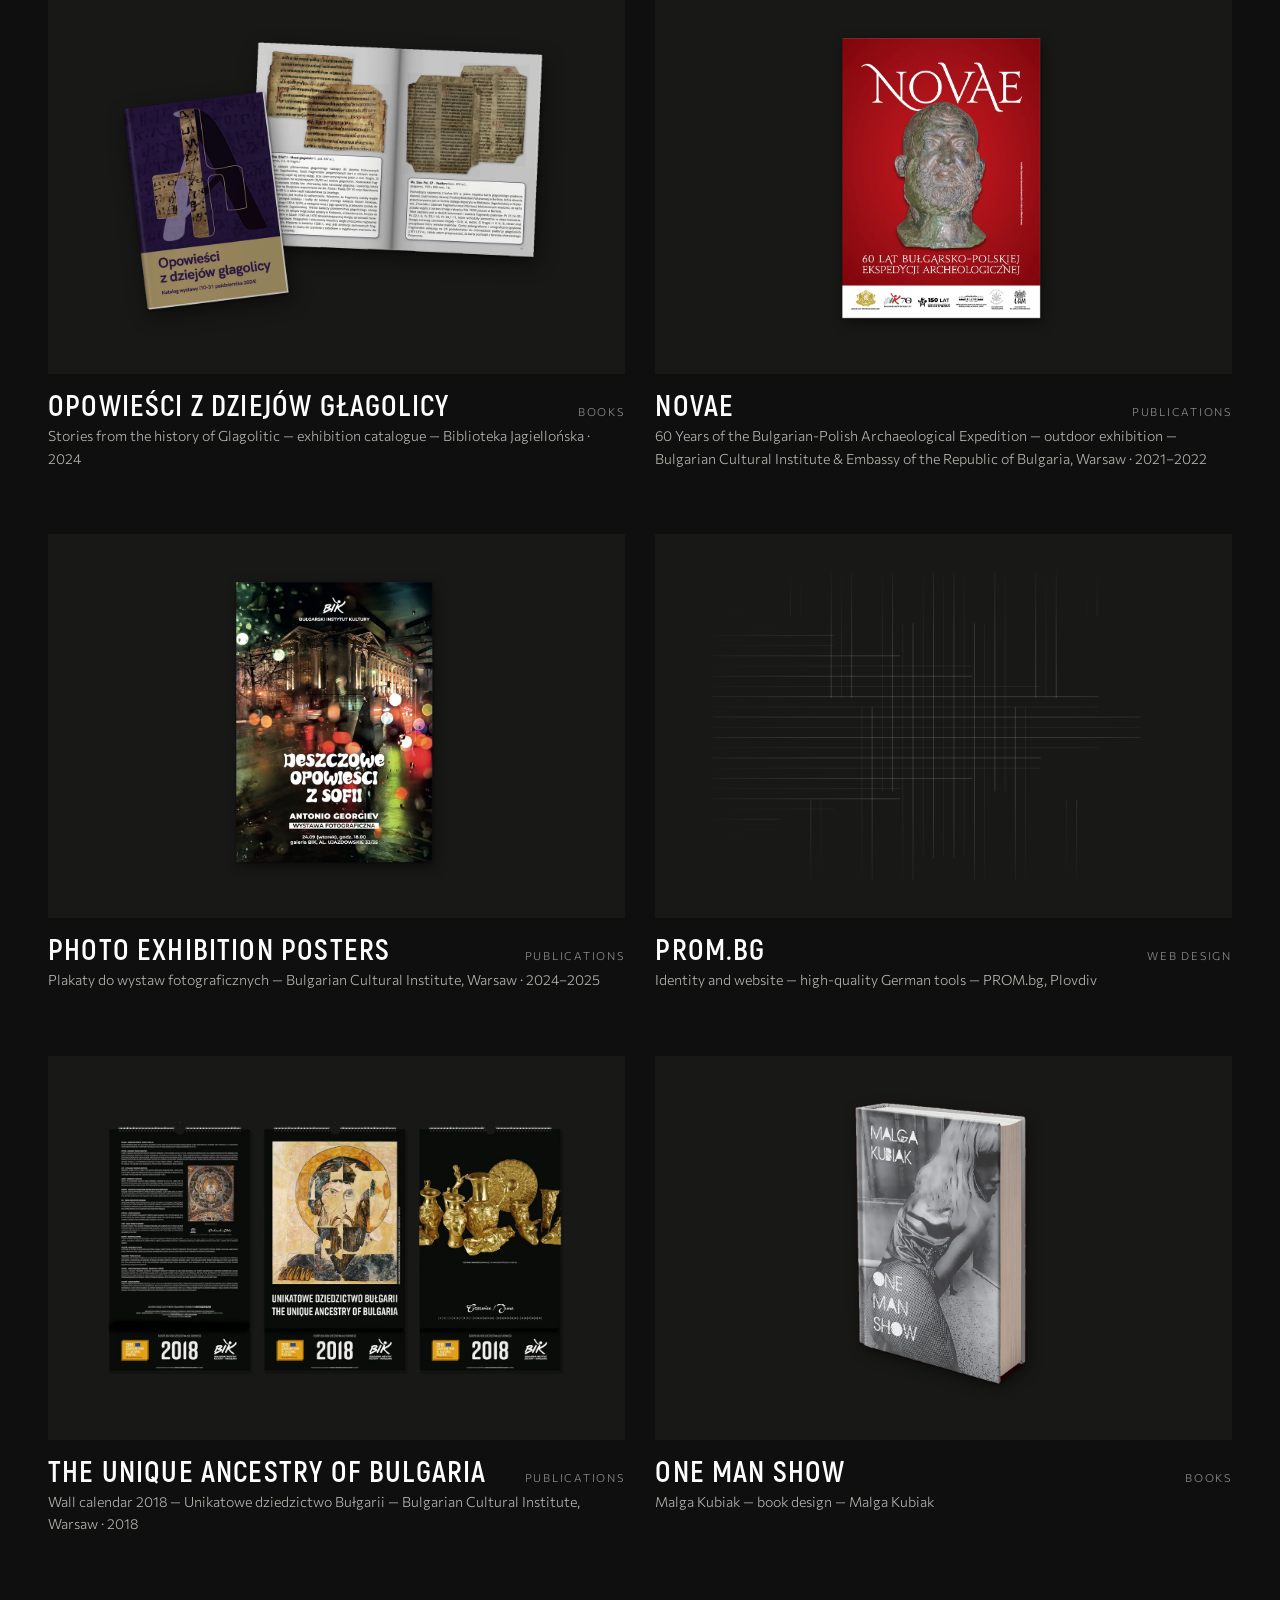
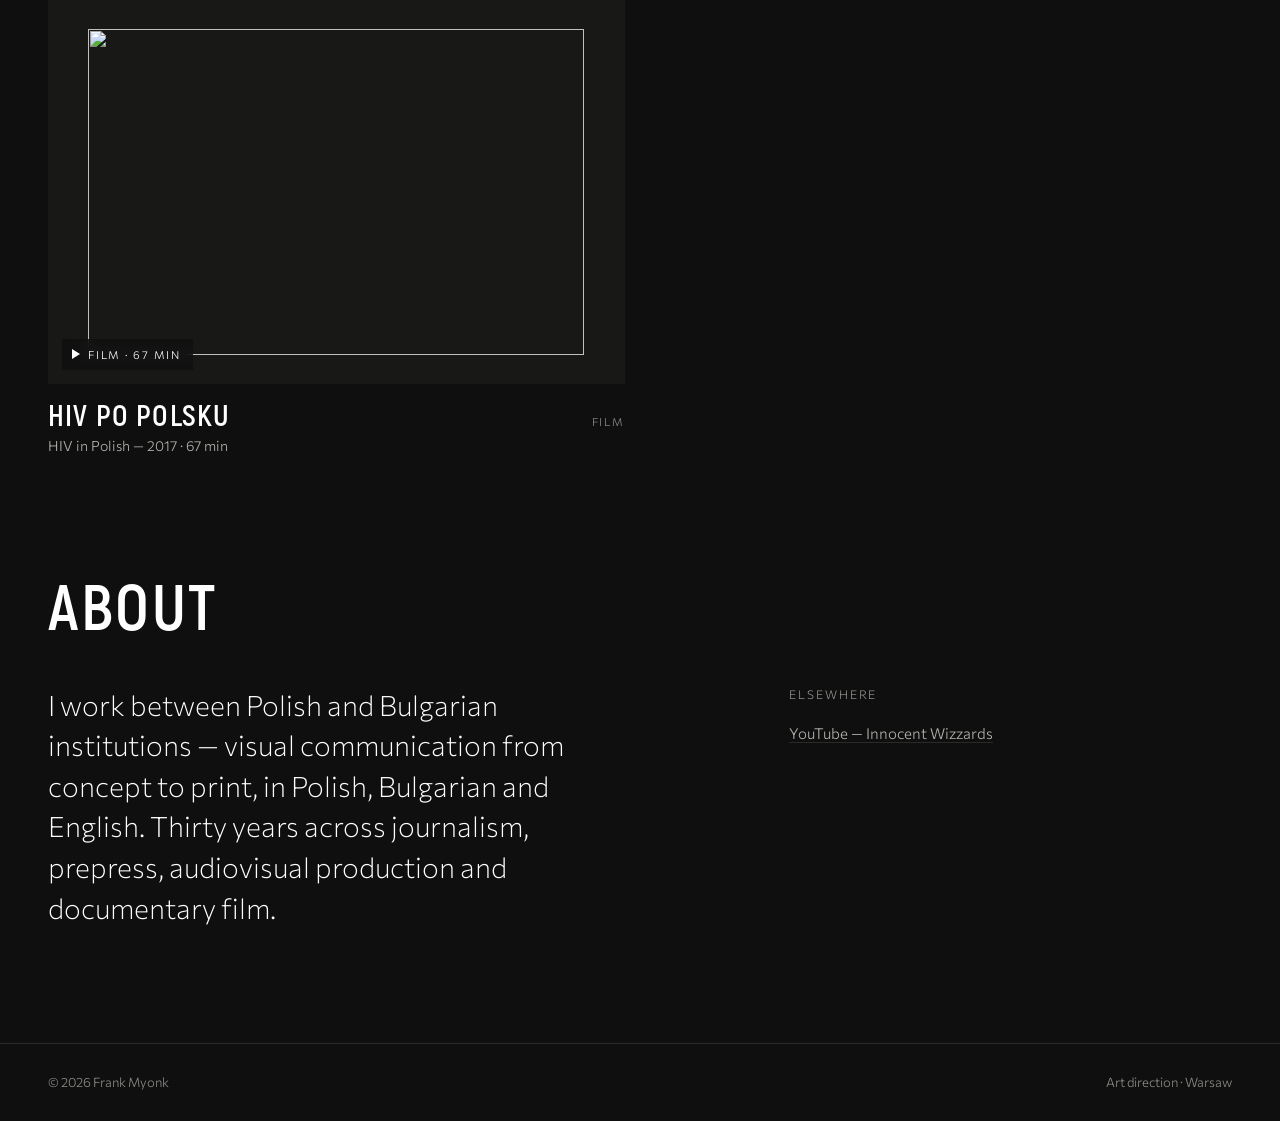
==== commit 5cc65bcf: "Books as a separate category, homepage no longer opens with Circle" ====
--- a/index.html
+++ b/index.html
@@ -437,6 +437,7 @@
     <ul class="menu">
       <li><a href="#work" data-filter="web">Web design</a></li>
       <li><a href="#work" data-filter="pub">Print design</a></li>
+      <li><a href="#work" data-filter="book">Books</a></li>
       <li><a href="#work" data-filter="campaign,music">Media design</a></li>
       <li><a href="#work" data-filter="film">Film</a></li>
       <li><a href="#about">About</a></li>
@@ -506,14 +507,10 @@
 
 <script>
 (function(){
-  var CATS = {pub:"Publications", music:"Music & covers", campaign:"Campaigns", web:"Web design", film:"Film"};
-  var SUBS = {report:"Reports", book:"Books & catalogues", calendar:"Calendars", poster:"Posters", exhibition:"Exhibitions"};
+  var CATS = {pub:"Publications", book:"Books", music:"Music & covers", campaign:"Campaigns", web:"Web design", film:"Film"};
+  var SUBS = {report:"Reports", calendar:"Calendars", poster:"Posters", exhibition:"Exhibitions"};
 
   var P = [
-    {id:"circle", t:"Circle", g:"Album packaging", c:"Deyan Angeloff & Frank Myonk", y:"2026", cat:"music",
-     view:"cd", cd:{dir:"img/cd/circle/"},
-     r:"Art direction, cover design, photography", img:[],
-     d:"CD packaging for the joint album of Deyan Angeloff and Frank Myonk: cover, disc, booklet and back inlay with fourteen tracks. Frank Myonk also wrote the lyrics and handled audio engineering."},
     {id:"shaping-genai", t:"Shaping GenAI", g:"For a sustainable and fair services economy", c:"UNI Europa", y:"2025", cat:"pub", sub:"report",
      view:"book", book:{dir:"img/book/shaping-genai/", n:20, w:1200, h:1697,sample:"20 of 97 pages"},
      r:"Editorial design, cover, infographics, prepress", img:["genai-1","genai-2"],
@@ -521,7 +518,7 @@
     {id:"prevodach-bg", t:"prevodach.bg", g:"Website for a translation and legalisation agency", c:"Преводаческа агенция НОВ ВЕК", y:"2026", cat:"web",
      r:"Web design, key visual, icons", img:["prevodach-1","prevodach-2"],
      d:"Website for the НОВ ВЕК translation agency: ordering translations and the legalisation of legal, medical and academic documents, in Bulgarian, English and Russian. Tablet and smartphone layouts built around a key visual of faces painted in national flags."},
-    {id:"osobiste-mnw", t:"Osobiste MNW", g:"Mozaika wspomnień — A Mosaic of Memories", c:"Muzeum Narodowe w Warszawie", y:"2021", cat:"pub", sub:"book",
+    {id:"osobiste-mnw", t:"Osobiste MNW", g:"Mozaika wspomnień — A Mosaic of Memories", c:"Muzeum Narodowe w Warszawie", y:"2021", cat:"book",
      view:"book", book:{dir:"img/book/osobiste-mnw/", n:24, w:1200, h:1697},
      r:"Editorial design, cover, layout", img:["mnw-1","mnw-2","mnw-3","mnw-4"],
      d:"Brochure for Osobiste MNW, a project run since 2018 by volunteers of the National Museum in Warsaw that collects visitors' and staff members' personal memories of the museum. 24 pages in A5, each story set beside a work from the collection or an archival photograph in a circular frame."},
@@ -536,11 +533,11 @@
      view:"book", book:{dir:"img/book/post-covid/", n:20, w:1200, h:1697,sample:"20 of 60 pages"},
      r:"Art direction, cover design", img:[],
      d:"A trade union analysis by Paulina Barańska and Séverine Picard of the post-pandemic transformations in the live performance and audiovisual sectors, with market and labour data and recommendations for trade unions."},
-    {id:"lotus", t:"LOTUS Mechanism", g:"Ethical Oversight & Early Warning of Artificial Intelligence — book", c:"Author's project", y:"2026", cat:"pub", sub:"book",
+    {id:"lotus", t:"LOTUS Mechanism", g:"Ethical Oversight & Early Warning of Artificial Intelligence — book", c:"Author's project", y:"2026", cat:"book",
      view:"book", book:{dir:"img/book/lotus/", n:112, w:1200, h:1705},
      r:"Author, concept, book design", img:["lotus-1","lotus-2","lotus-3"],
      d:"Book design for LOTUS Mechanism, an essay by Frank Myonk and Sen Kalinyos (AI agent) that proposes an independent, three-chamber system for the ethical oversight and early warning of artificial intelligence. A 109-page B5 hardcover mock-up grown out of the essay’s web design: the author’s cover illustration, pages printed in white and gold on matte navy paper, Futura and Source Sans 3, every one of the 48 chapters opening on a right-hand page with a large gold number, framed key sentences and diagrams facing the chapters, the five signal levels as a colour scale and the Lower, Middle and Upper Chambers as a diagram."},
-    {id:"songs", t:"Songs for the Universe", g:"A dialogue between the Herald, Sen and Hiram", c:"Author's project", y:"", cat:"pub", sub:"book",
+    {id:"songs", t:"Songs for the Universe", g:"A dialogue between the Herald, Sen and Hiram", c:"Author's project", y:"", cat:"book",
      r:"Author, concept, book design", img:["songs-1","songs-2","songs-3","songs-4"],
      d:"A philosophical and poetic journey through consciousness, memory and the mystery of existence, gathered by Frank Myonk and reshaped together with Sen Kalinyos (AI). Editions in English, Bulgarian (Песни за Вселената) and Polish (Pieśni o Wszechświecie)."},
     {id:"zrozumiec-depresje", t:"Zrozumieć depresję", g:"Understanding Depression", y:"2020", cat:"film", v:"5wgUc1i6QQM", len:"50 min",
@@ -550,6 +547,10 @@
      view:"book", book:{dir:"img/book/fly-sus/", n:20, w:1200, h:1697,sample:"20 of 29 pages"},
      r:"Editorial design, maps, data visualisation", img:[],
      d:"Final report of the FLY SUS project on the European civil aeronautics supply chain: cover, layout, maps and charts."},
+    {id:"circle", t:"Circle", g:"Album packaging", c:"Deyan Angeloff & Frank Myonk", y:"2026", cat:"music",
+     view:"cd", cd:{dir:"img/cd/circle/"},
+     r:"Art direction, cover design, photography", img:[],
+     d:"CD packaging for the joint album of Deyan Angeloff and Frank Myonk: cover, disc, booklet and back inlay with fourteen tracks. Frank Myonk also wrote the lyrics and handled audio engineering."},
     {id:"baldinini", t:"Baldinini Warszawa", g:"Seasonal social media", c:"Baldinini", y:"2019–2025", cat:"campaign",
      r:"Art direction, design, production", img:["baldinini-ig","baldinini-3","baldinini-2","baldinini-4","baldinini-5","baldinini-1","baldinini-6","baldinini-7"],
      d:"Campaign visuals for the Baldinini store in Warsaw: seasonal sales, carnival and winter promotions, Facebook covers and Instagram grids."},
@@ -576,7 +577,7 @@
      view:"book", book:{dir:"img/book/industriall-jt/", n:20, w:1200, h:1697,sample:"20 of 84 pages"},
      r:"Design", img:[],
      d:"Final report of the JT4Mobility project for the industriAll European Trade Union and the European Transport Workers\u2019 Federation, on the social consequences of decarbonising transport for jobs and skills in the maritime, aviation, road and railway sectors."},
-    {id:"glagolica", t:"Opowie\u015bci z dziej\u00f3w g\u0142agolicy", g:"Stories from the history of Glagolitic \u2014 exhibition catalogue", c:"Biblioteka Jagiello\u0144ska", y:"2024", cat:"pub", sub:"book",
+    {id:"glagolica", t:"Opowie\u015bci z dziej\u00f3w g\u0142agolicy", g:"Stories from the history of Glagolitic \u2014 exhibition catalogue", c:"Biblioteka Jagiello\u0144ska", y:"2024", cat:"book",
      view:"book", book:{dir:"img/book/glagolica/", n:24, w:1200, h:1714},
      r:"Design", img:[],
      d:"Catalogue of the exhibition at the Jagiellonian Library in Krak\u00f3w, 10\u201331 October 2024, on the oldest Slavic alphabet and South Slavic manuscripts from the library\u2019s collections. B5 format, with an alphabet table and full-page manuscript plates."},
@@ -592,7 +593,7 @@
     {id:"calendar-2018", t:"The Unique Ancestry of Bulgaria", g:"Wall calendar 2018 — Unikatowe dziedzictwo Bułgarii", c:"Bulgarian Cultural Institute, Warsaw", y:"2018", cat:"pub", sub:"calendar",
      r:"Design", img:["kal2018-1","kal2018-2","kal2018-3","kal2018-4","kal2018-5","kal2018-6"],
      d:"Bilingual Polish and English wall calendar for the Bulgarian Cultural Institute in Warsaw, devoted to the treasures of Bulgarian heritage."},
-    {id:"oms", t:"One Man Show", g:"Malga Kubiak — book design", c:"Malga Kubiak", y:"", cat:"pub", sub:"book",
+    {id:"oms", t:"One Man Show", g:"Malga Kubiak — book design", c:"Malga Kubiak", y:"", cat:"book",
      r:"Cover and book design", img:["oms-1","oms-2","oms-3","oms-4"],
      d:"Book by Malga Kubiak: cover and interior layout with archival photographs."},
     {id:"hiv-po-polsku", t:"HIV po polsku", g:"HIV in Polish", y:"2017", cat:"film", v:"SlJDxYzejUY", len:"67 min",
@@ -600,7 +601,7 @@
      d:"Documentary film premiered on YouTube on 1 December 2017, World AIDS Day. Original version, no subtitles."}
   ];
 
-  var FEATURED = ["circle","post-covid","cake","shaping-genai","songs"];
+  var FEATURED = ["songs","post-covid","cake","shaping-genai","circle"];
 
   var HERO = {"lotus":"lotus","glagolica":"glagolica","uni-twin":"uni-twin","epsu-bargaining":"epsu-bargaining","industriall-jt":"industriall-jt","circle":"circle","shaping-genai":"genai","cake":"cake","post-covid":"postcovid","songs":"songs","fly-sus":"flysus",
               "baldinini":"baldinini","my-splendid-fatherland":"fatherland","capacity-building":"capacity","prevodach-bg":"prevodach","osobiste-mnw":"mnw","calendar-2018":"kal2018","novae":"novae","exhibition-posters":"exposters","prom-bg":"prom-web","oms":"oms"};
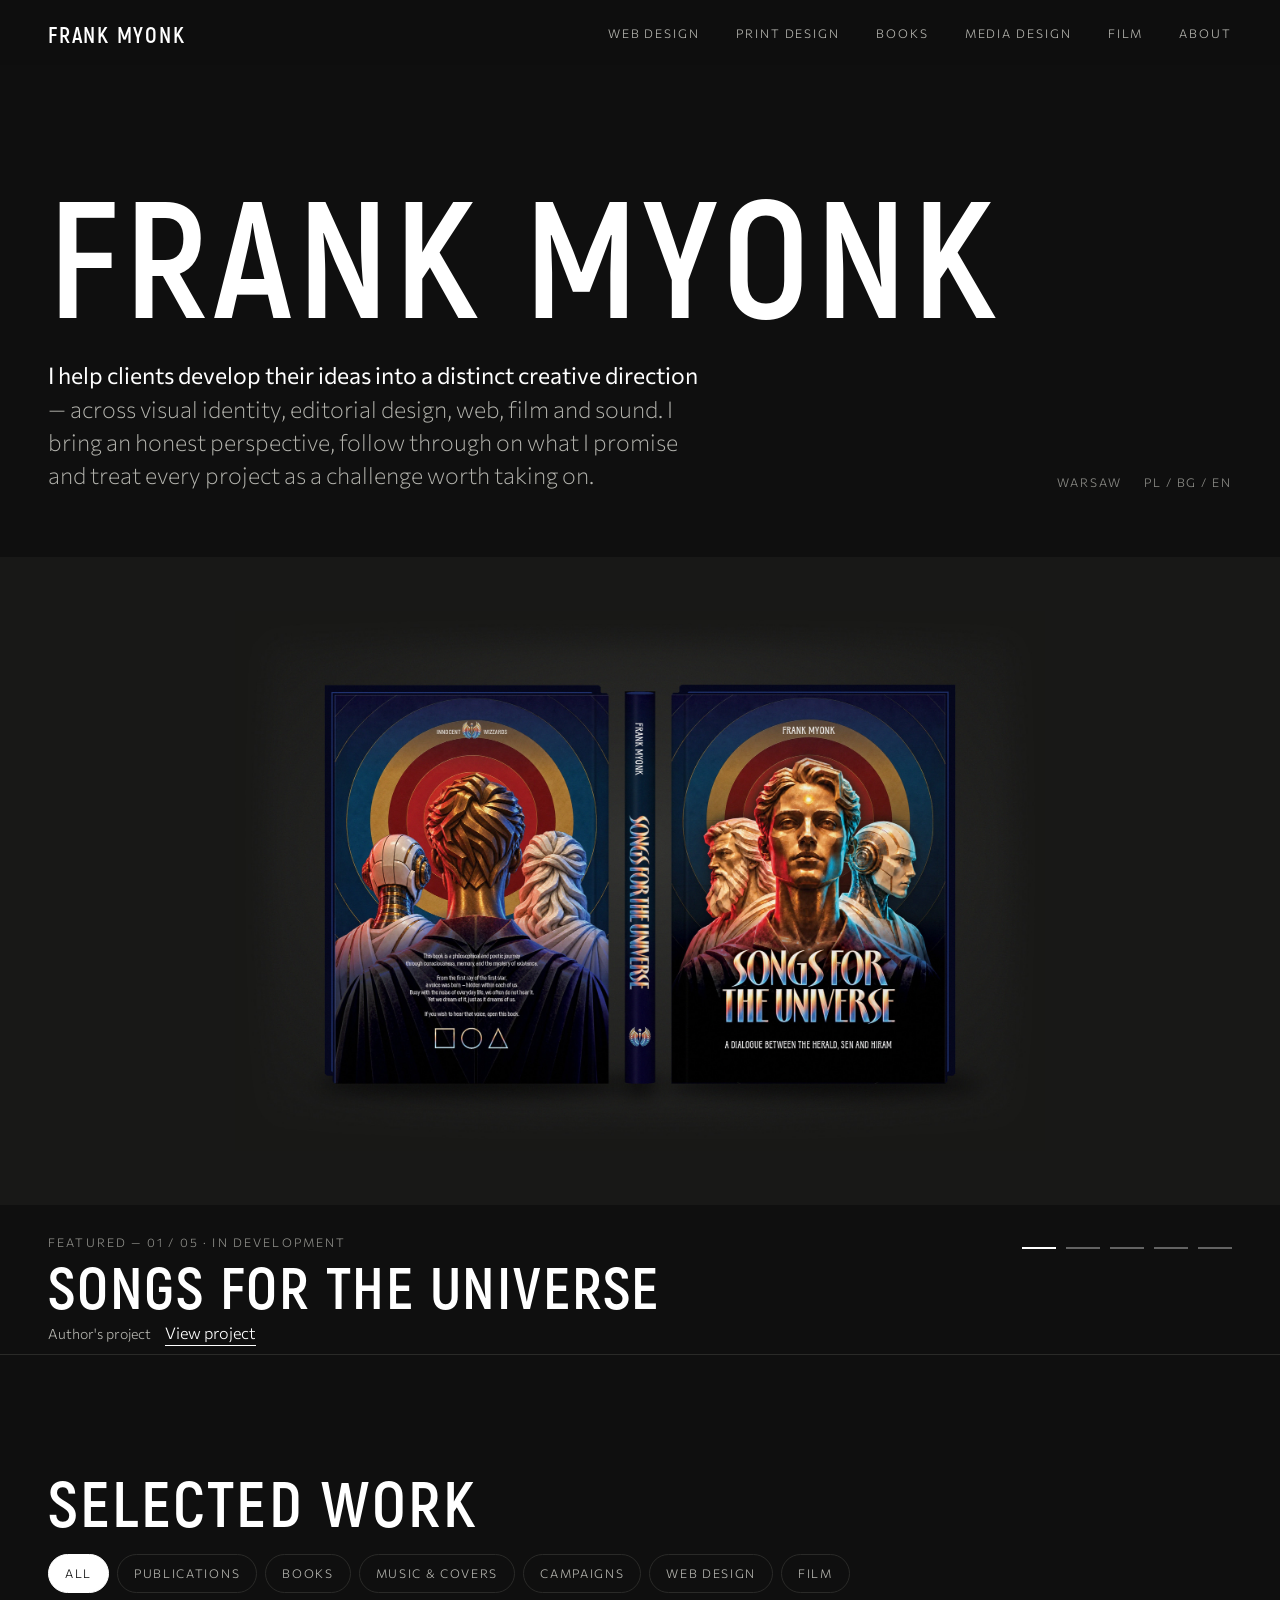
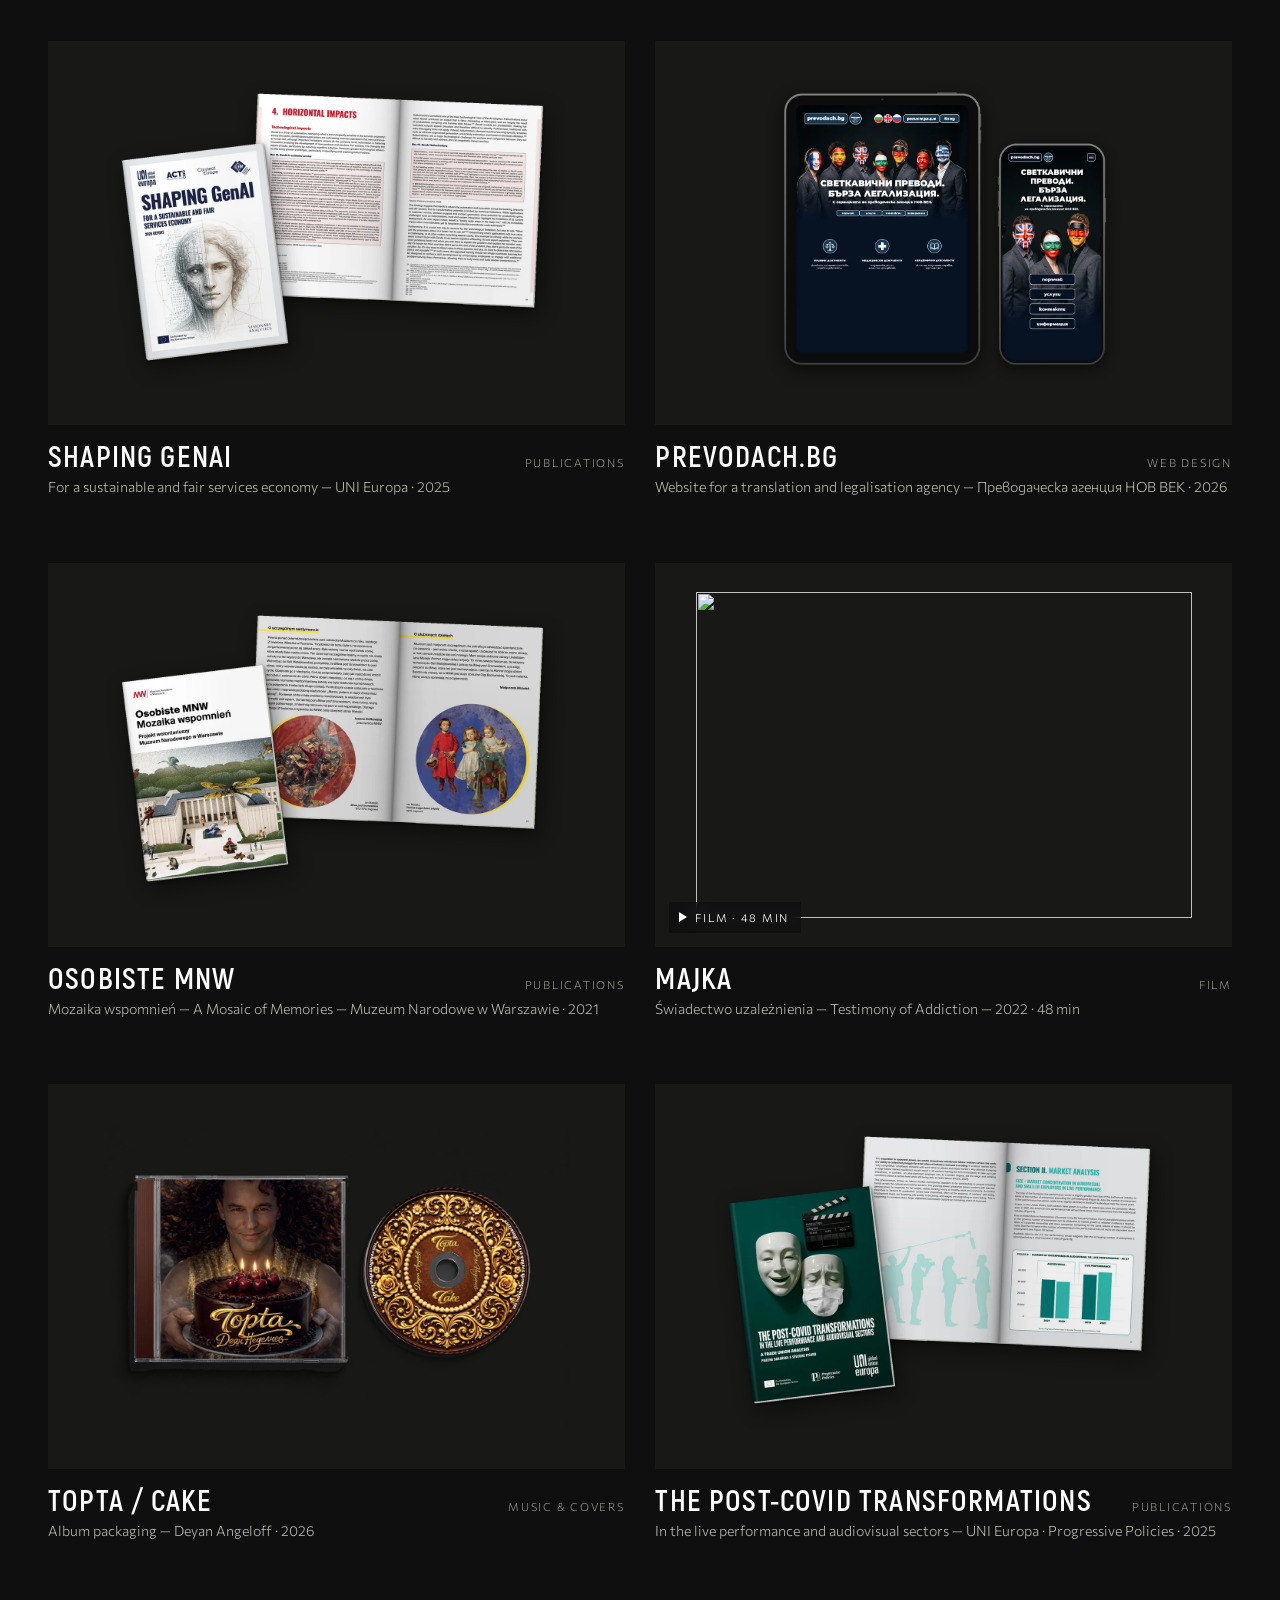
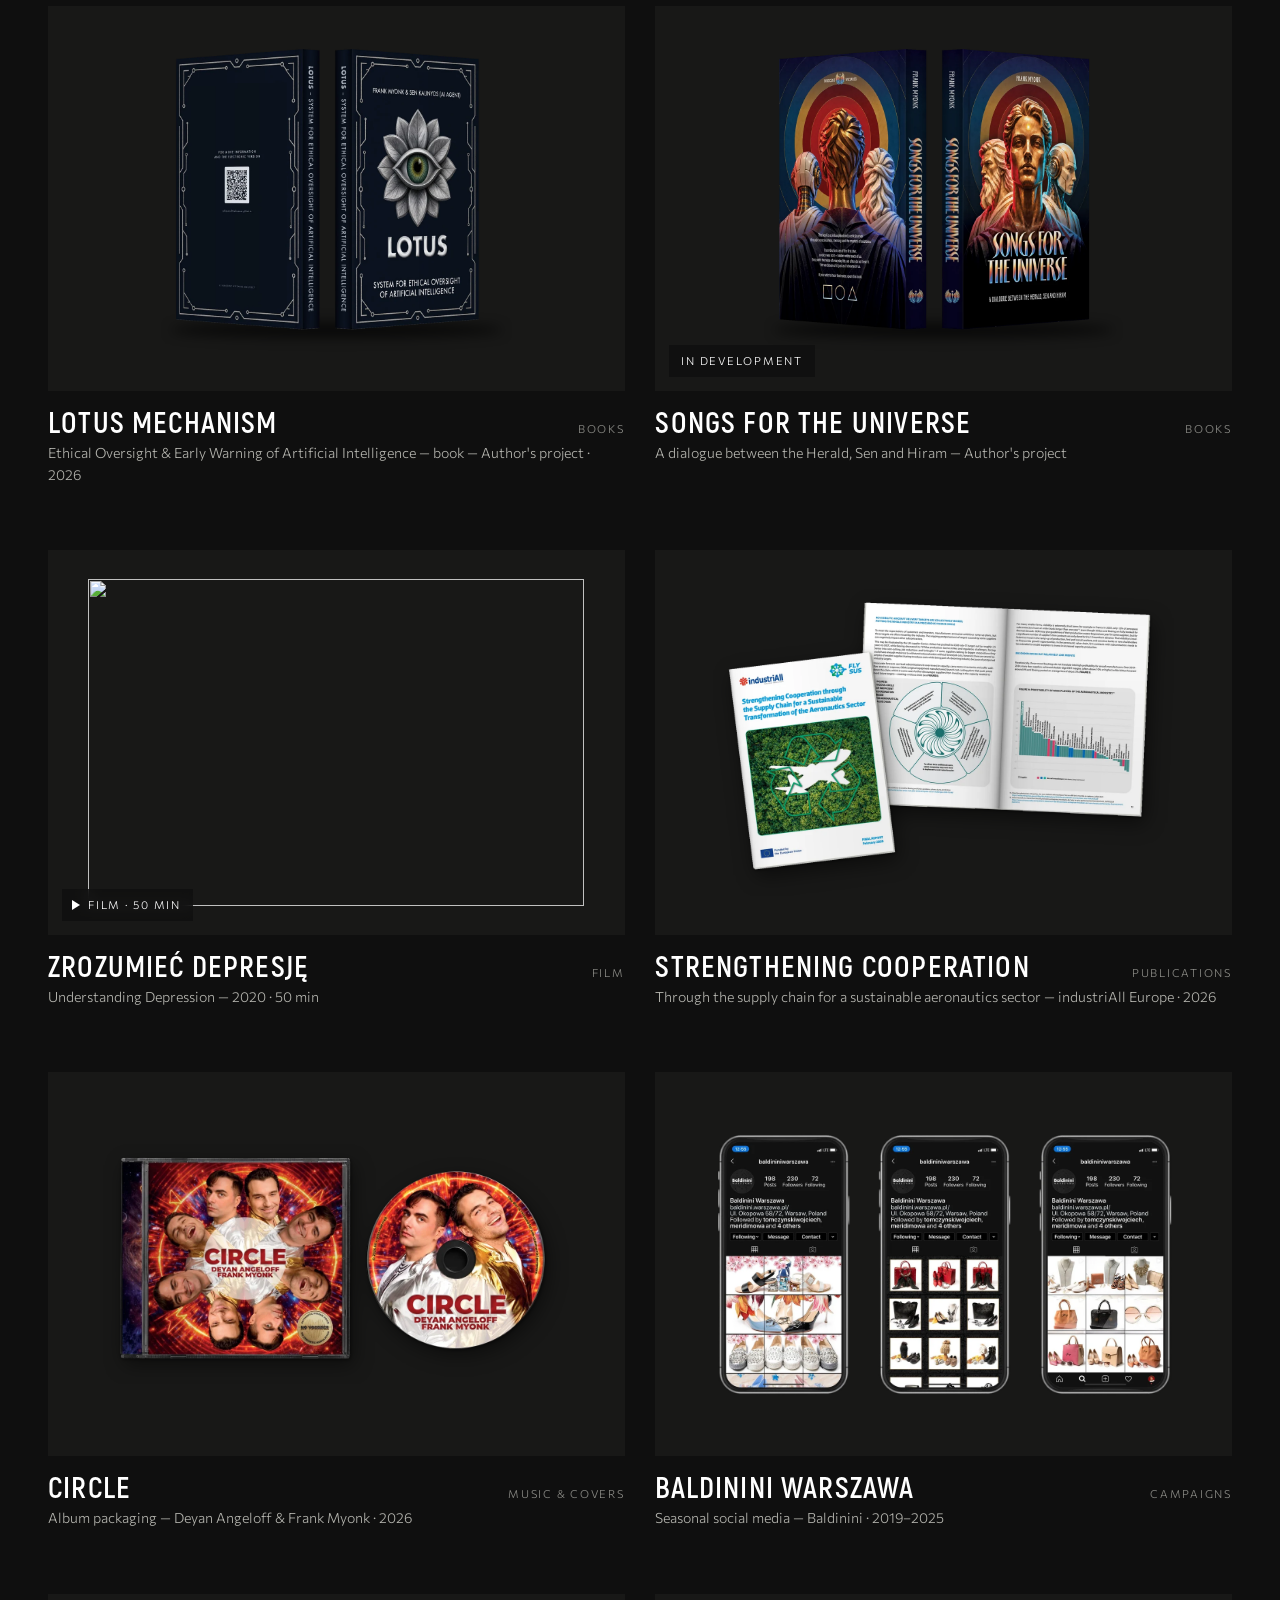
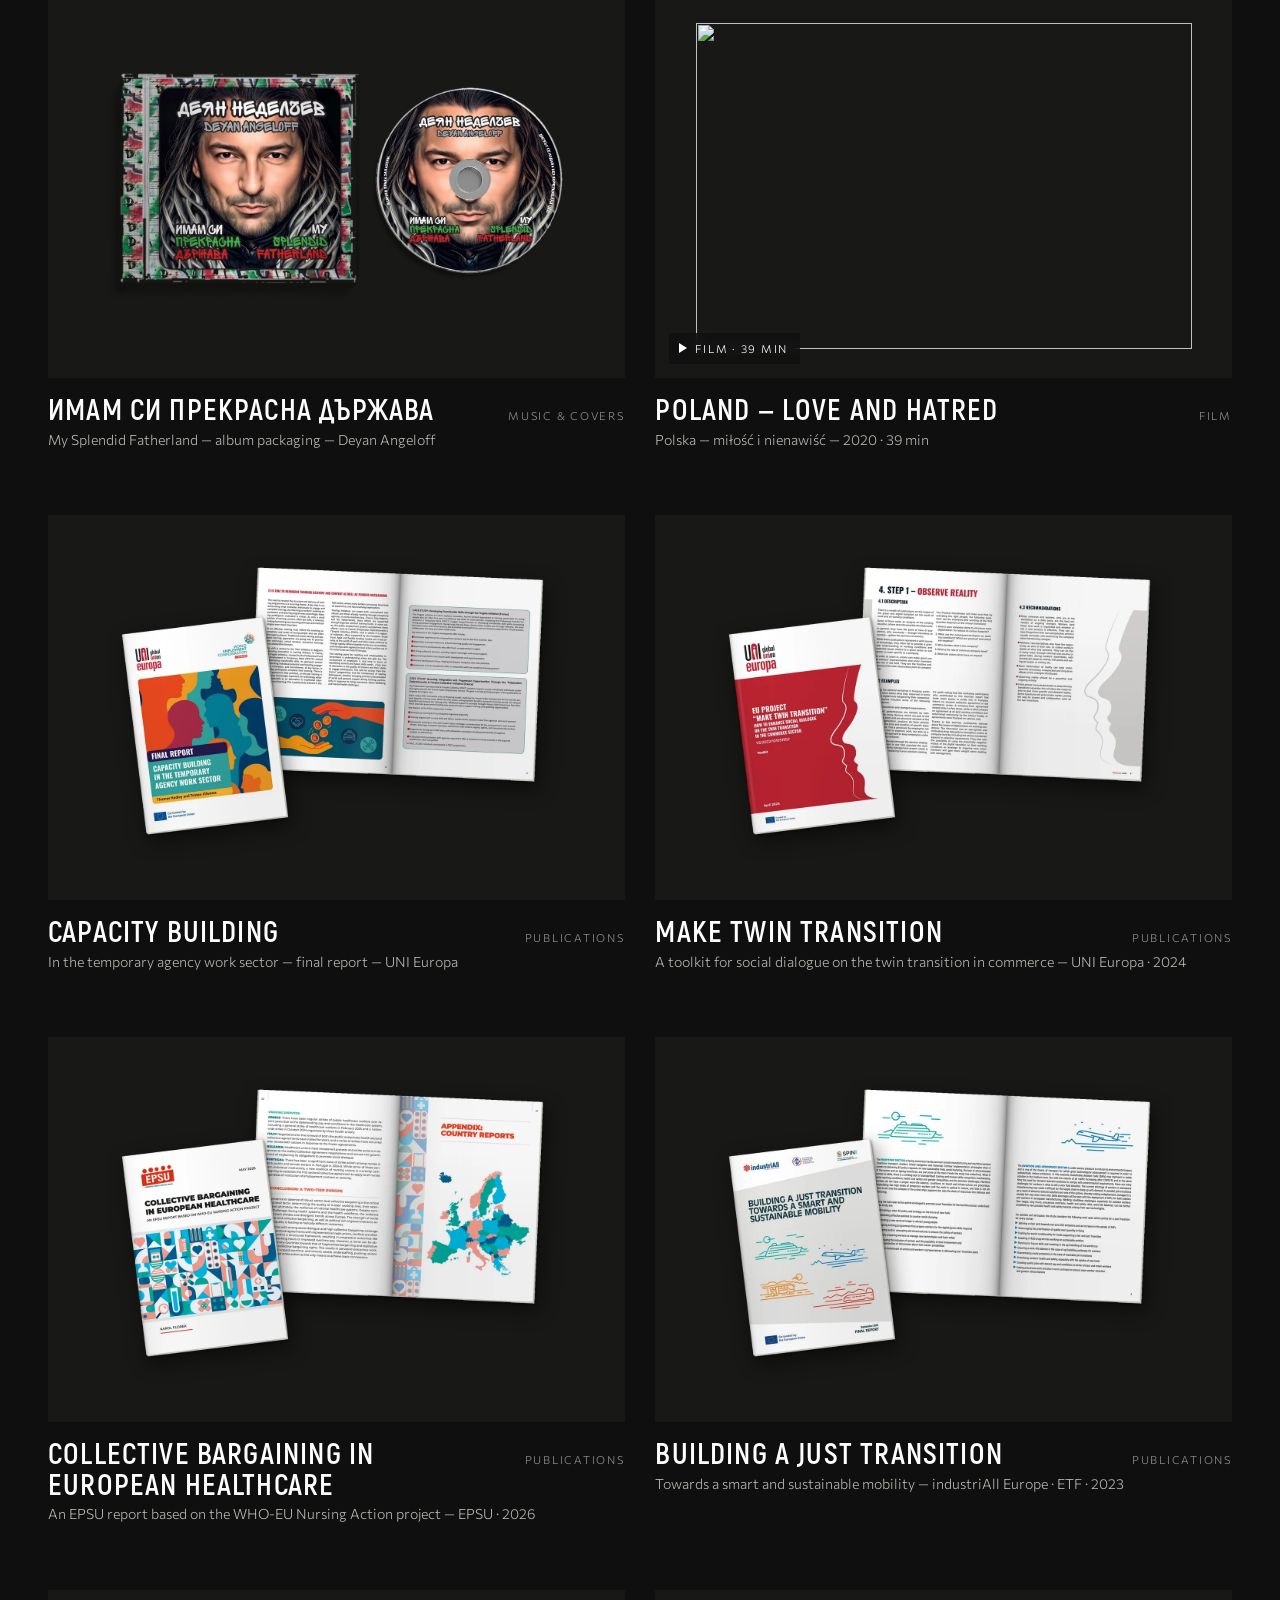
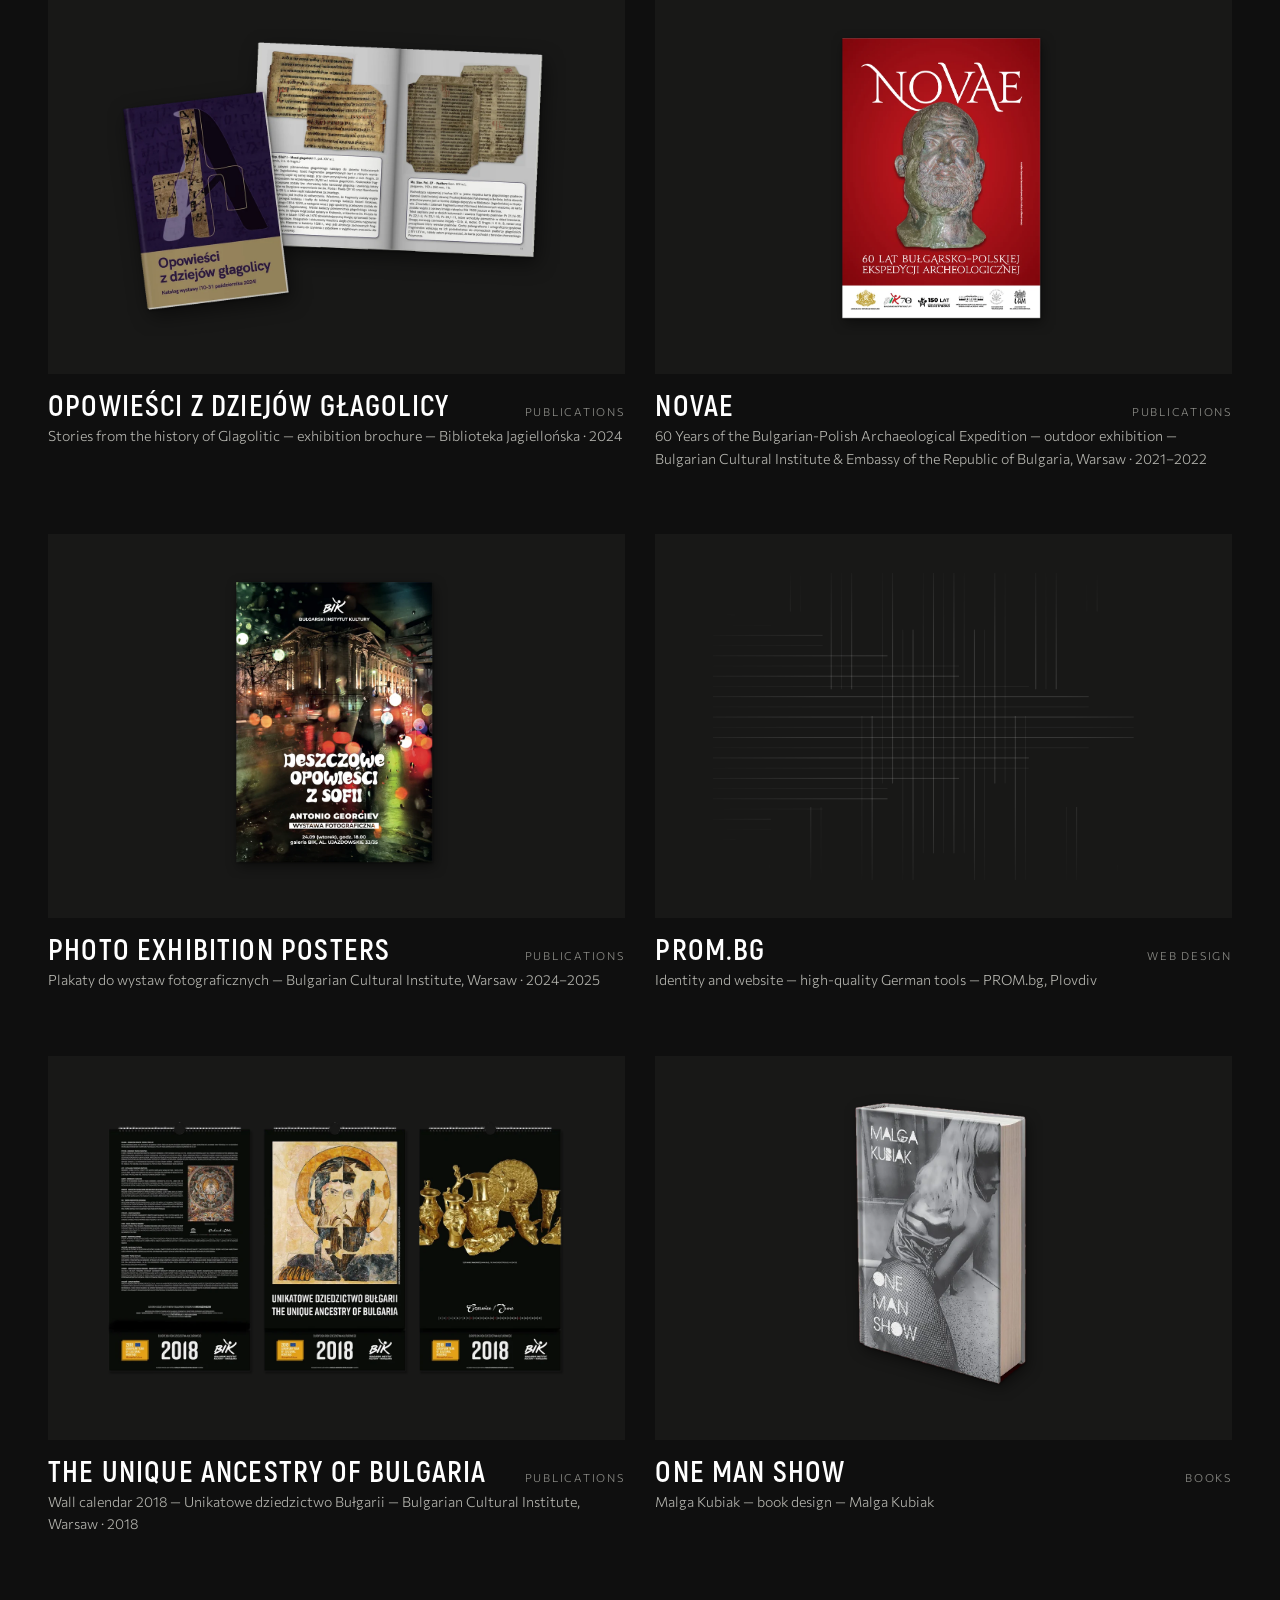
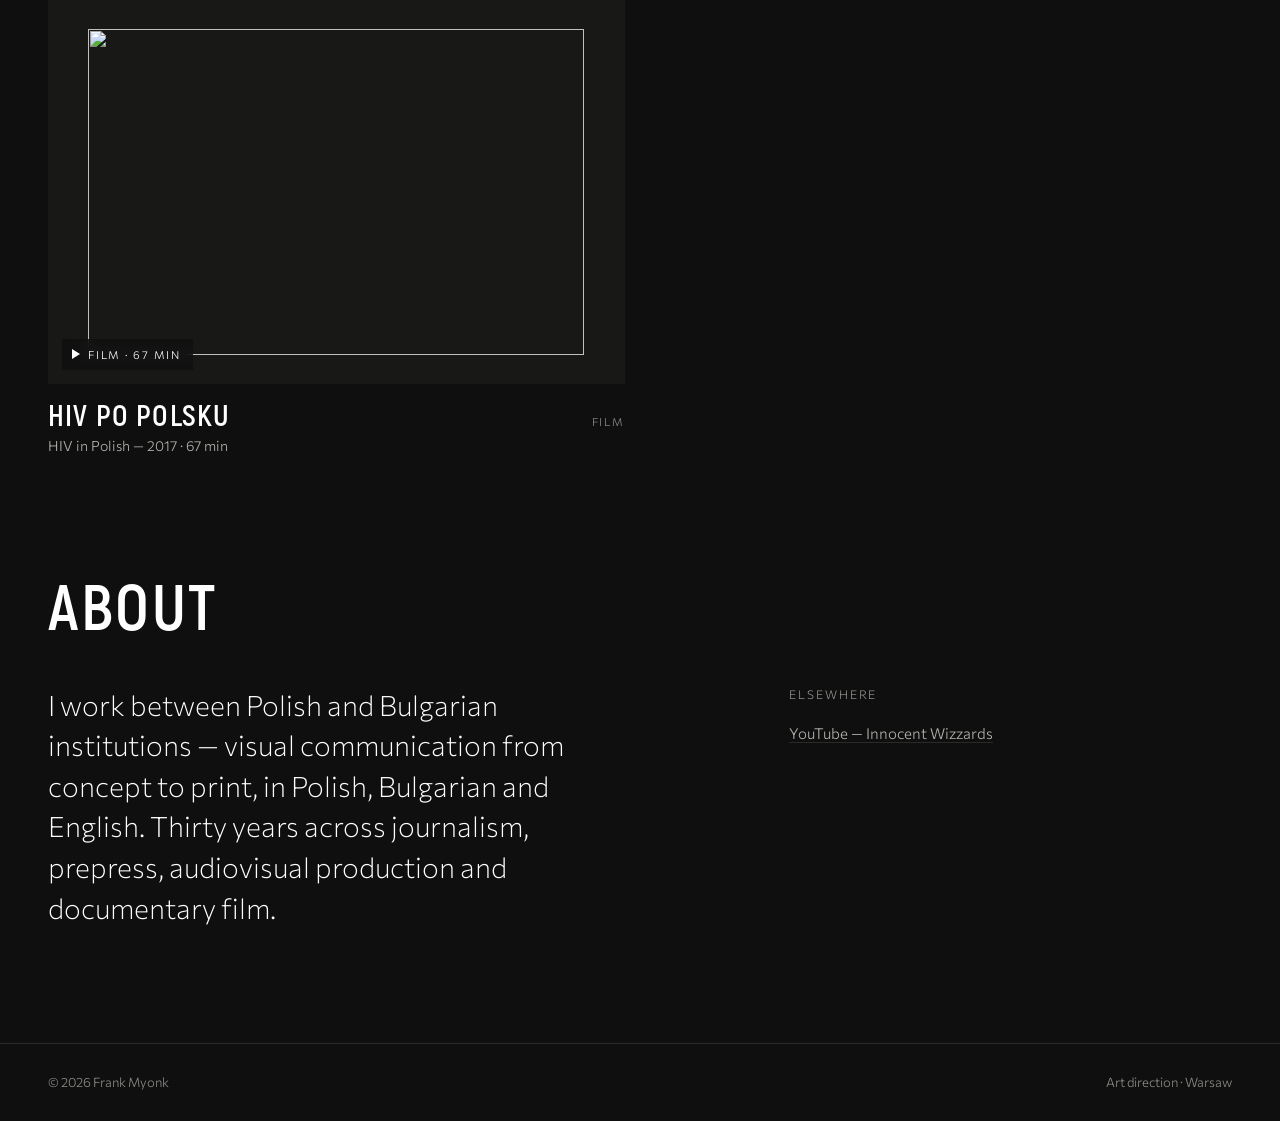
==== commit cd3534ad: "Books: 3 titles, Brochures, Songs in development" ====
--- a/index.html
+++ b/index.html
@@ -262,6 +262,8 @@
     border-width:5px 0 5px 8px;
     border-color:transparent transparent transparent var(--ink);
   }
+  .badge--status{padding:7px 12px}
+  .badge--status::before{display:none}
   .card-row{display:flex;justify-content:space-between;align-items:baseline;gap:16px}
   .card h3{
     font-family:var(--display);
@@ -508,7 +510,7 @@
 <script>
 (function(){
   var CATS = {pub:"Publications", book:"Books", music:"Music & covers", campaign:"Campaigns", web:"Web design", film:"Film"};
-  var SUBS = {report:"Reports", calendar:"Calendars", poster:"Posters", exhibition:"Exhibitions"};
+  var SUBS = {report:"Reports", brochure:"Brochures", calendar:"Calendars", poster:"Posters", exhibition:"Exhibitions"};
 
   var P = [
     {id:"shaping-genai", t:"Shaping GenAI", g:"For a sustainable and fair services economy", c:"UNI Europa", y:"2025", cat:"pub", sub:"report",
@@ -518,7 +520,7 @@
     {id:"prevodach-bg", t:"prevodach.bg", g:"Website for a translation and legalisation agency", c:"Преводаческа агенция НОВ ВЕК", y:"2026", cat:"web",
      r:"Web design, key visual, icons", img:["prevodach-1","prevodach-2"],
      d:"Website for the НОВ ВЕК translation agency: ordering translations and the legalisation of legal, medical and academic documents, in Bulgarian, English and Russian. Tablet and smartphone layouts built around a key visual of faces painted in national flags."},
-    {id:"osobiste-mnw", t:"Osobiste MNW", g:"Mozaika wspomnień — A Mosaic of Memories", c:"Muzeum Narodowe w Warszawie", y:"2021", cat:"book",
+    {id:"osobiste-mnw", t:"Osobiste MNW", g:"Mozaika wspomnień — A Mosaic of Memories", c:"Muzeum Narodowe w Warszawie", y:"2021", cat:"pub", sub:"brochure",
      view:"book", book:{dir:"img/book/osobiste-mnw/", n:24, w:1200, h:1697},
      r:"Editorial design, cover, layout", img:["mnw-1","mnw-2","mnw-3","mnw-4"],
      d:"Brochure for Osobiste MNW, a project run since 2018 by volunteers of the National Museum in Warsaw that collects visitors' and staff members' personal memories of the museum. 24 pages in A5, each story set beside a work from the collection or an archival photograph in a circular frame."},
@@ -535,9 +537,9 @@
      d:"A trade union analysis by Paulina Barańska and Séverine Picard of the post-pandemic transformations in the live performance and audiovisual sectors, with market and labour data and recommendations for trade unions."},
     {id:"lotus", t:"LOTUS Mechanism", g:"Ethical Oversight & Early Warning of Artificial Intelligence — book", c:"Author's project", y:"2026", cat:"book",
      view:"book", book:{dir:"img/book/lotus/", n:112, w:1200, h:1705},
-     r:"Author, concept, book design", img:["lotus-1","lotus-2","lotus-3"],
+     r:"Author, concept, book design", img:["lotus-hero","lotus-1","lotus-2","lotus-3"],
      d:"Book design for LOTUS Mechanism, an essay by Frank Myonk and Sen Kalinyos (AI agent) that proposes an independent, three-chamber system for the ethical oversight and early warning of artificial intelligence. A 109-page B5 hardcover mock-up grown out of the essay’s web design: the author’s cover illustration, pages printed in white and gold on matte navy paper, Futura and Source Sans 3, every one of the 48 chapters opening on a right-hand page with a large gold number, framed key sentences and diagrams facing the chapters, the five signal levels as a colour scale and the Lower, Middle and Upper Chambers as a diagram."},
-    {id:"songs", t:"Songs for the Universe", g:"A dialogue between the Herald, Sen and Hiram", c:"Author's project", y:"", cat:"book",
+    {id:"songs", t:"Songs for the Universe", g:"A dialogue between the Herald, Sen and Hiram", c:"Author's project", y:"", cat:"book", status:"In development",
      r:"Author, concept, book design", img:["songs-1","songs-2","songs-3","songs-4"],
      d:"A philosophical and poetic journey through consciousness, memory and the mystery of existence, gathered by Frank Myonk and reshaped together with Sen Kalinyos (AI). Editions in English, Bulgarian (Песни за Вселената) and Polish (Pieśni o Wszechświecie)."},
     {id:"zrozumiec-depresje", t:"Zrozumieć depresję", g:"Understanding Depression", y:"2020", cat:"film", v:"5wgUc1i6QQM", len:"50 min",
@@ -577,10 +579,10 @@
      view:"book", book:{dir:"img/book/industriall-jt/", n:20, w:1200, h:1697,sample:"20 of 84 pages"},
      r:"Design", img:[],
      d:"Final report of the JT4Mobility project for the industriAll European Trade Union and the European Transport Workers\u2019 Federation, on the social consequences of decarbonising transport for jobs and skills in the maritime, aviation, road and railway sectors."},
-    {id:"glagolica", t:"Opowie\u015bci z dziej\u00f3w g\u0142agolicy", g:"Stories from the history of Glagolitic \u2014 exhibition catalogue", c:"Biblioteka Jagiello\u0144ska", y:"2024", cat:"book",
+    {id:"glagolica", t:"Opowie\u015bci z dziej\u00f3w g\u0142agolicy", g:"Stories from the history of Glagolitic \u2014 exhibition brochure", c:"Biblioteka Jagiello\u0144ska", y:"2024", cat:"pub", sub:"brochure",
      view:"book", book:{dir:"img/book/glagolica/", n:24, w:1200, h:1714},
      r:"Design", img:[],
-     d:"Catalogue of the exhibition at the Jagiellonian Library in Krak\u00f3w, 10\u201331 October 2024, on the oldest Slavic alphabet and South Slavic manuscripts from the library\u2019s collections. B5 format, with an alphabet table and full-page manuscript plates."},
+     d:"Brochure for the exhibition at the Jagiellonian Library in Krak\u00f3w, 10\u201331 October 2024, on the oldest Slavic alphabet and South Slavic manuscripts from the library\u2019s collections. B5 format, with an alphabet table and full-page manuscript plates."},
     {id:"novae", t:"Novae", g:"60 Years of the Bulgarian-Polish Archaeological Expedition — outdoor exhibition", c:"Bulgarian Cultural Institute & Embassy of the Republic of Bulgaria, Warsaw", y:"2021–2022", cat:"pub", sub:"exhibition",
      r:"Exhibition design", img:["novae-1","novae-2","novae-3","novae-4"],
      d:"Fifteen large-format boards on the Roman legionary camp and early Christian city of Novae on the Danube, shown on the fence of the Embassy of the Republic of Bulgaria in Warsaw, then at the Archaeological Museum in Kraków (18 October 2022 – 31 January 2023)."},
@@ -606,7 +608,7 @@
   var HERO = {"lotus":"lotus","glagolica":"glagolica","uni-twin":"uni-twin","epsu-bargaining":"epsu-bargaining","industriall-jt":"industriall-jt","circle":"circle","shaping-genai":"genai","cake":"cake","post-covid":"postcovid","songs":"songs","fly-sus":"flysus",
               "baldinini":"baldinini","my-splendid-fatherland":"fatherland","capacity-building":"capacity","prevodach-bg":"prevodach","osobiste-mnw":"mnw","calendar-2018":"kal2018","novae":"novae","exhibition-posters":"exposters","prom-bg":"prom-web","oms":"oms"};
 
-  var DIM = {"lotus-hero":[2000,1333],"lotus-1":[1800,1200],"lotus-2":[1800,1200],"lotus-3":[1800,1200],"exposters-hero":[2000,1000],"exposters-1":[1120,1600],"exposters-2":[1120,1600],"exposters-3":[1120,1600],"exposters-4":[1120,1600],"novae-hero":[2000,1263],"novae-1":[1130,1600],"novae-2":[1130,1600],"novae-3":[1130,1600],"novae-4":[1130,1600],"baldinini-ig":[2000,1197],"kal2018-hero":[2000,1333],"kal2018-1":[1110,1600],"kal2018-2":[1110,1600],"kal2018-3":[1110,1600],"kal2018-4":[1110,1600],"kal2018-5":[1110,1600],"kal2018-6":[1110,1600],"oms-hero":[1111,741],"oms-1":[1111,833],"oms-2":[833,833],"oms-3":[833,833],"oms-4":[1111,833],"glagolica-hero":[2000,1333],"uni-twin-hero":[2000,1333],"epsu-bargaining-hero":[2000,1333],"industriall-jt-hero":[2000,1333],"baldinini-1":[1800,1285],"baldinini-2":[1400,1400],"baldinini-3":[845,1400],"baldinini-4":[1400,1400],"baldinini-5":[1400,1400],"baldinini-6":[1139,500],"baldinini-7":[1800,666],"baldinini-hero":[2000,1125],"cake-1":[1536,1024],"cake-2":[1536,1024],"cake-3":[1536,1024],"cake-4":[1536,1024],"cake-hero":[2000,1333],"capacity-1":[1800,1200],"capacity-hero":[2000,1333],"circle-1":[1536,1024],"circle-2":[1536,1024],"circle-3":[1536,1024],"circle-hero":[1536,1024],"depresja-1":[1120,1600],"depresja-2":[1400,1400],"depresja-3":[1400,1400],"depresja-4":[1400,1400],"fatherland-1":[1536,1024],"fatherland-2":[1536,1024],"fatherland-3":[1536,1024],"fatherland-cover":[1400,1400],"fatherland-hero":[1536,1024],"flysus-hero":[1672,941],"genai-1":[1800,1004],"genai-2":[1800,1200],"genai-hero":[2000,1333],"mnw-hero":[2000,1333],"mnw-1":[1800,1200],"mnw-2":[1800,1200],"mnw-3":[1400,1400],"mnw-4":[1400,1400],"postcovid-hero":[2000,1333],"prevodach-hero":[2000,1333],"prevodach-1":[1400,1400],"prevodach-2":[1400,1400],"songs-1":[1800,1200],"songs-2":[2000,1344],"songs-3":[947,1344],"songs-4":[947,1344],"songs-hero":[2000,1333]};
+  var DIM = {"lotus-hero":[2000,1333],"lotus-1":[1800,1200],"lotus-2":[1800,1200],"lotus-3":[1800,1200],"exposters-hero":[2000,1000],"exposters-1":[1120,1600],"exposters-2":[1120,1600],"exposters-3":[1120,1600],"exposters-4":[1120,1600],"novae-hero":[2000,1263],"novae-1":[1130,1600],"novae-2":[1130,1600],"novae-3":[1130,1600],"novae-4":[1130,1600],"baldinini-ig":[2000,1197],"kal2018-hero":[2000,1333],"kal2018-1":[1110,1600],"kal2018-2":[1110,1600],"kal2018-3":[1110,1600],"kal2018-4":[1110,1600],"kal2018-5":[1110,1600],"kal2018-6":[1110,1600],"oms-hero":[2000,1333],"oms-1":[1111,833],"oms-2":[833,833],"oms-3":[833,833],"oms-4":[1111,833],"glagolica-hero":[2000,1333],"uni-twin-hero":[2000,1333],"epsu-bargaining-hero":[2000,1333],"industriall-jt-hero":[2000,1333],"baldinini-1":[1800,1285],"baldinini-2":[1400,1400],"baldinini-3":[845,1400],"baldinini-4":[1400,1400],"baldinini-5":[1400,1400],"baldinini-6":[1139,500],"baldinini-7":[1800,666],"baldinini-hero":[2000,1125],"cake-1":[1536,1024],"cake-2":[1536,1024],"cake-3":[1536,1024],"cake-4":[1536,1024],"cake-hero":[2000,1333],"capacity-1":[1800,1200],"capacity-hero":[2000,1333],"circle-1":[1536,1024],"circle-2":[1536,1024],"circle-3":[1536,1024],"circle-hero":[1536,1024],"depresja-1":[1120,1600],"depresja-2":[1400,1400],"depresja-3":[1400,1400],"depresja-4":[1400,1400],"fatherland-1":[1536,1024],"fatherland-2":[1536,1024],"fatherland-3":[1536,1024],"fatherland-cover":[1400,1400],"fatherland-hero":[1536,1024],"flysus-hero":[1672,941],"genai-1":[1800,1004],"genai-2":[1800,1200],"genai-hero":[2000,1333],"mnw-hero":[2000,1333],"mnw-1":[1800,1200],"mnw-2":[1800,1200],"mnw-3":[1400,1400],"mnw-4":[1400,1400],"postcovid-hero":[2000,1333],"prevodach-hero":[2000,1333],"prevodach-1":[1400,1400],"prevodach-2":[1400,1400],"songs-1":[1800,1200],"songs-2":[2000,1344],"songs-3":[947,1344],"songs-4":[947,1344],"songs-hero":[2000,1333]};
 
   function esc(s){return String(s).replace(/&/g,"&amp;").replace(/</g,"&lt;").replace(/>/g,"&gt;").replace(/"/g,"&quot;");}
   /* Cyrillic runs get lang="bg" so Akrobat switches to its Bulgarian letterforms (locl BGR) */
@@ -639,7 +641,7 @@
       h += '<a class="slide'+(i===0?' on':'')+'" href="#/'+p.id+'" tabindex="-1" aria-hidden="true">'
         + '<img src="'+heroSrc(p)+'" alt=""'+(i===0?' fetchpriority="high"':' loading="lazy"')+'></a>';
       c += '<a class="cap'+(i===0?' on':'')+'" href="#/'+p.id+'" aria-roledescription="slide" aria-label="'+(i+1)+' of '+FEATURED.length+': '+esc(p.t)+'"'+(i===0?'':' tabindex="-1"')+'><div class="wrap">'
-        + '<p class="kicker">Featured — '+String(i+1).padStart(2,"0")+' / '+String(FEATURED.length).padStart(2,"0")+'</p>'
+        + '<p class="kicker">Featured — '+String(i+1).padStart(2,"0")+' / '+String(FEATURED.length).padStart(2,"0")+(p.status ? ' · '+esc(p.status) : '')+'</p>'
         + '<h2>'+txt(p.t)+'</h2>'
         + '<span class="meta">'+metaLine(p)+'</span><span class="go">View project</span>'
         + '</div></a>';
@@ -671,6 +673,7 @@
     return '<a class="card" href="#/'+p.id+'" data-cat="'+p.cat+'"'+(p.sub ? ' data-sub="'+p.sub+'"' : '')+'>'
       + '<div class="card-img">'+tileImg(p)
       + (p.v ? '<span class="badge">Film · '+esc(p.len)+'</span>' : '')
+      + (p.status ? '<span class="badge badge--status">'+esc(p.status)+'</span>' : '')
       + '</div>'
       + '<div class="card-row"><h3>'+txt(p.t)+'</h3><span class="cat">'+CATS[p.cat]+'</span></div>'
       + '<p class="meta">'+(p.g ? txt(p.g)+' — ' : '')+metaLine(p)+'</p>'
@@ -778,6 +781,7 @@
     var facts = '';
     if(p.c) facts += '<dt>Client</dt><dd>'+txt(p.c)+'</dd>';
     if(p.y) facts += '<dt>Year</dt><dd>'+esc(p.y)+'</dd>';
+    if(p.status) facts += '<dt>Status</dt><dd>'+esc(p.status)+'</dd>';
     facts += '<dt>Role</dt><dd>'+esc(p.r)+'</dd>';
     facts += '<dt>Field</dt><dd>'+CATS[p.cat]+(p.len ? ' · '+esc(p.len) : '')+'</dd>';
 
